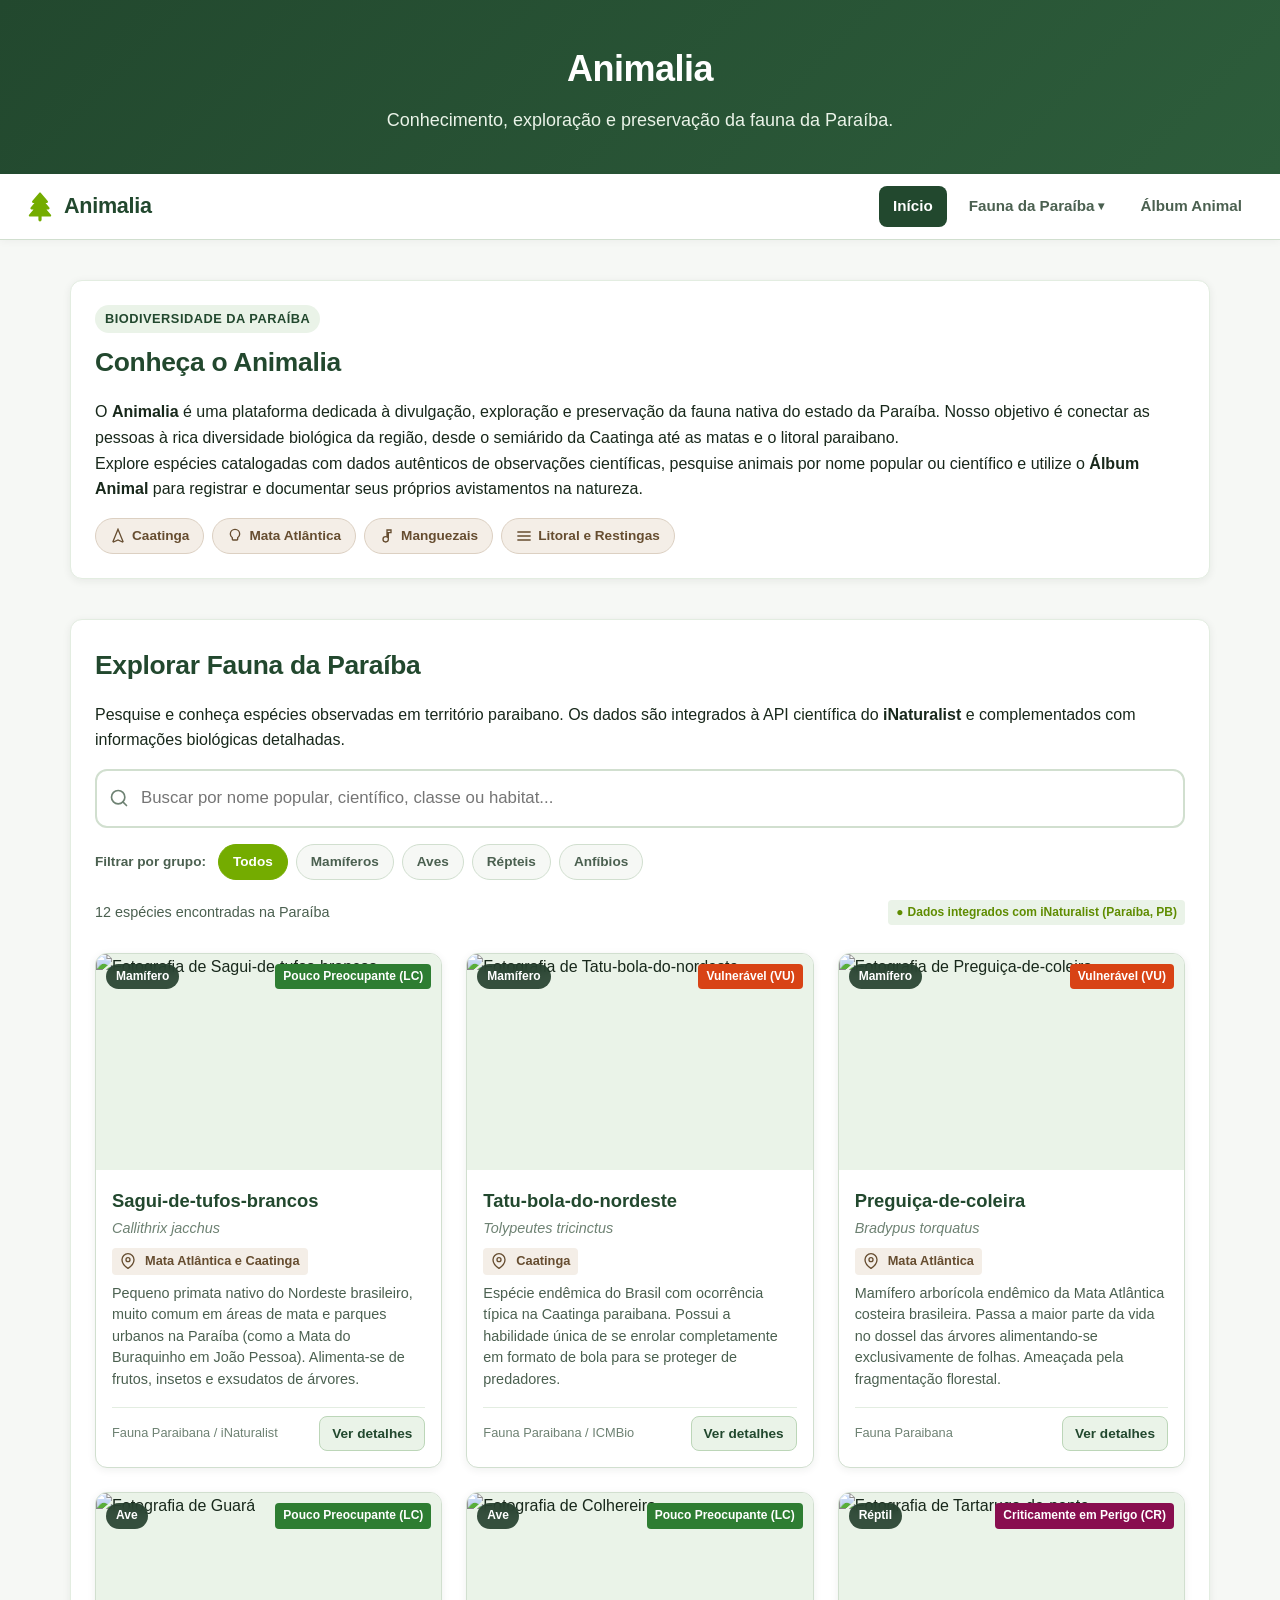
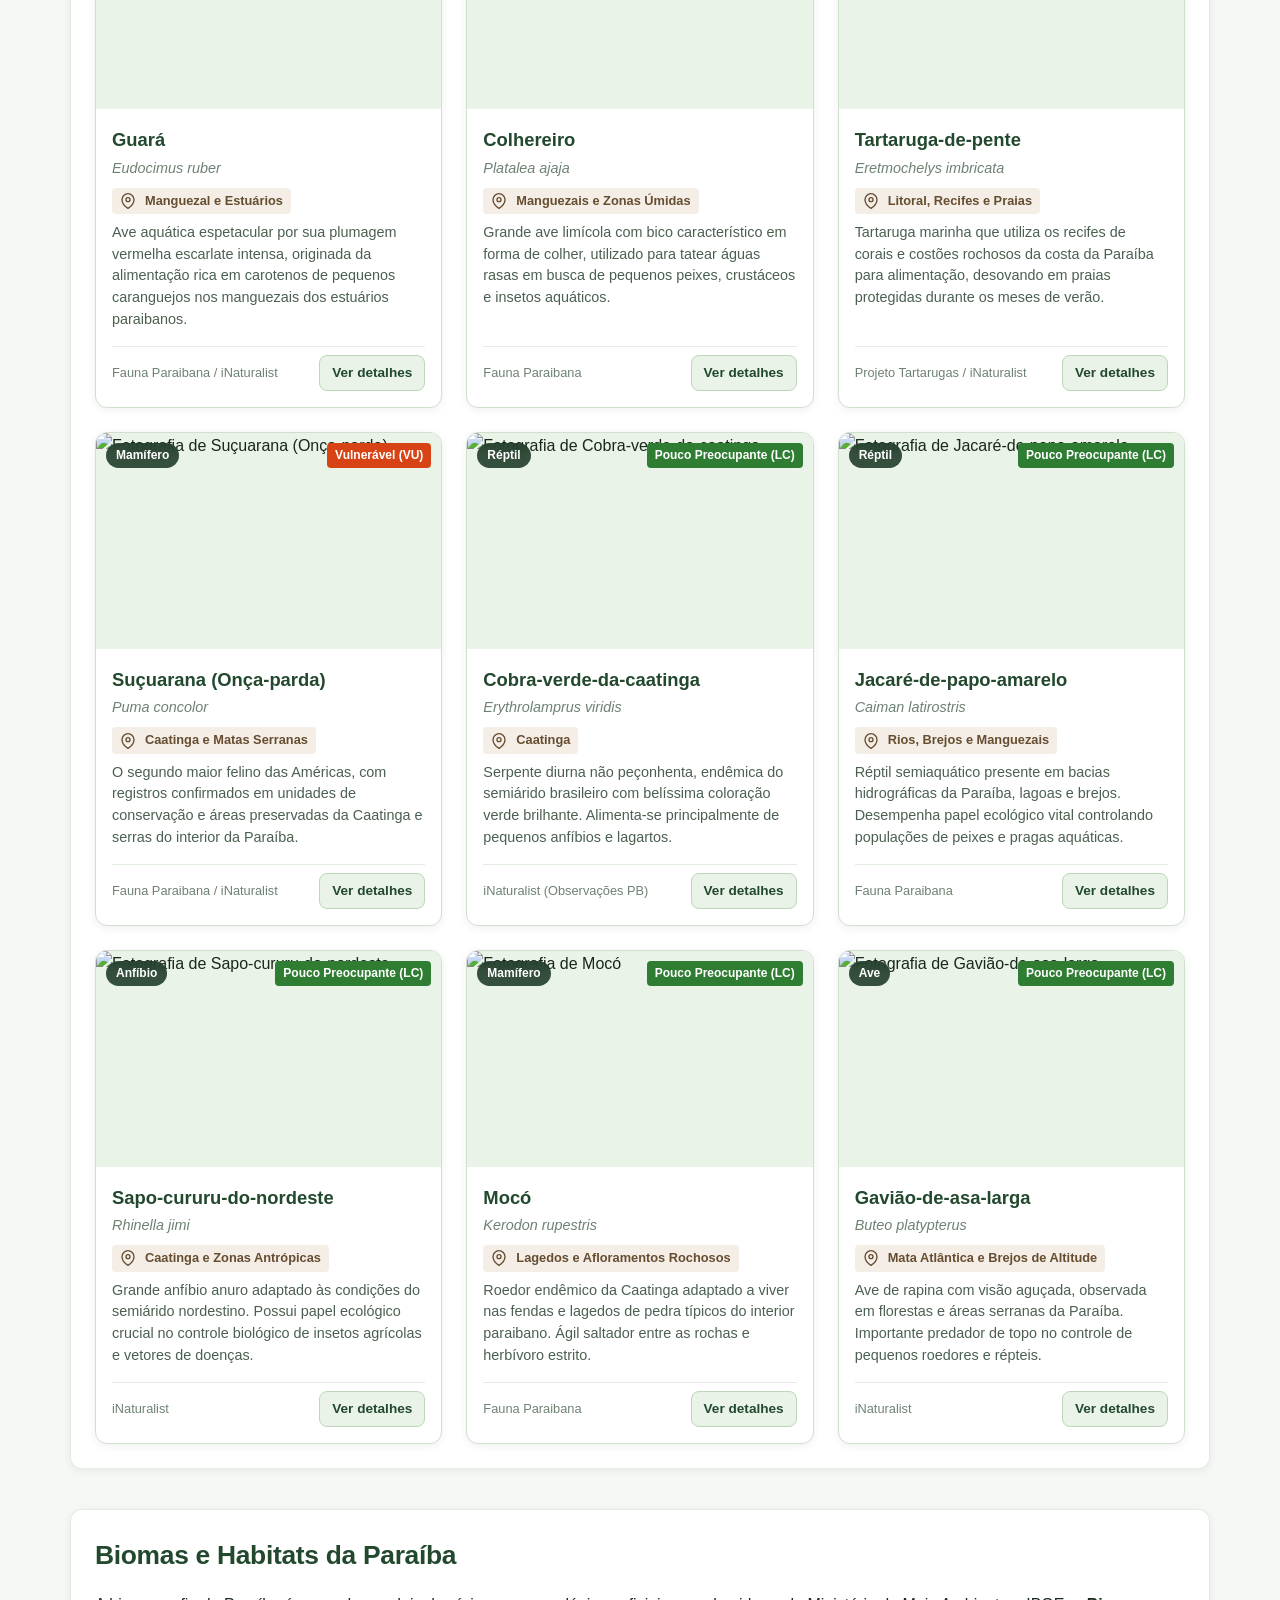
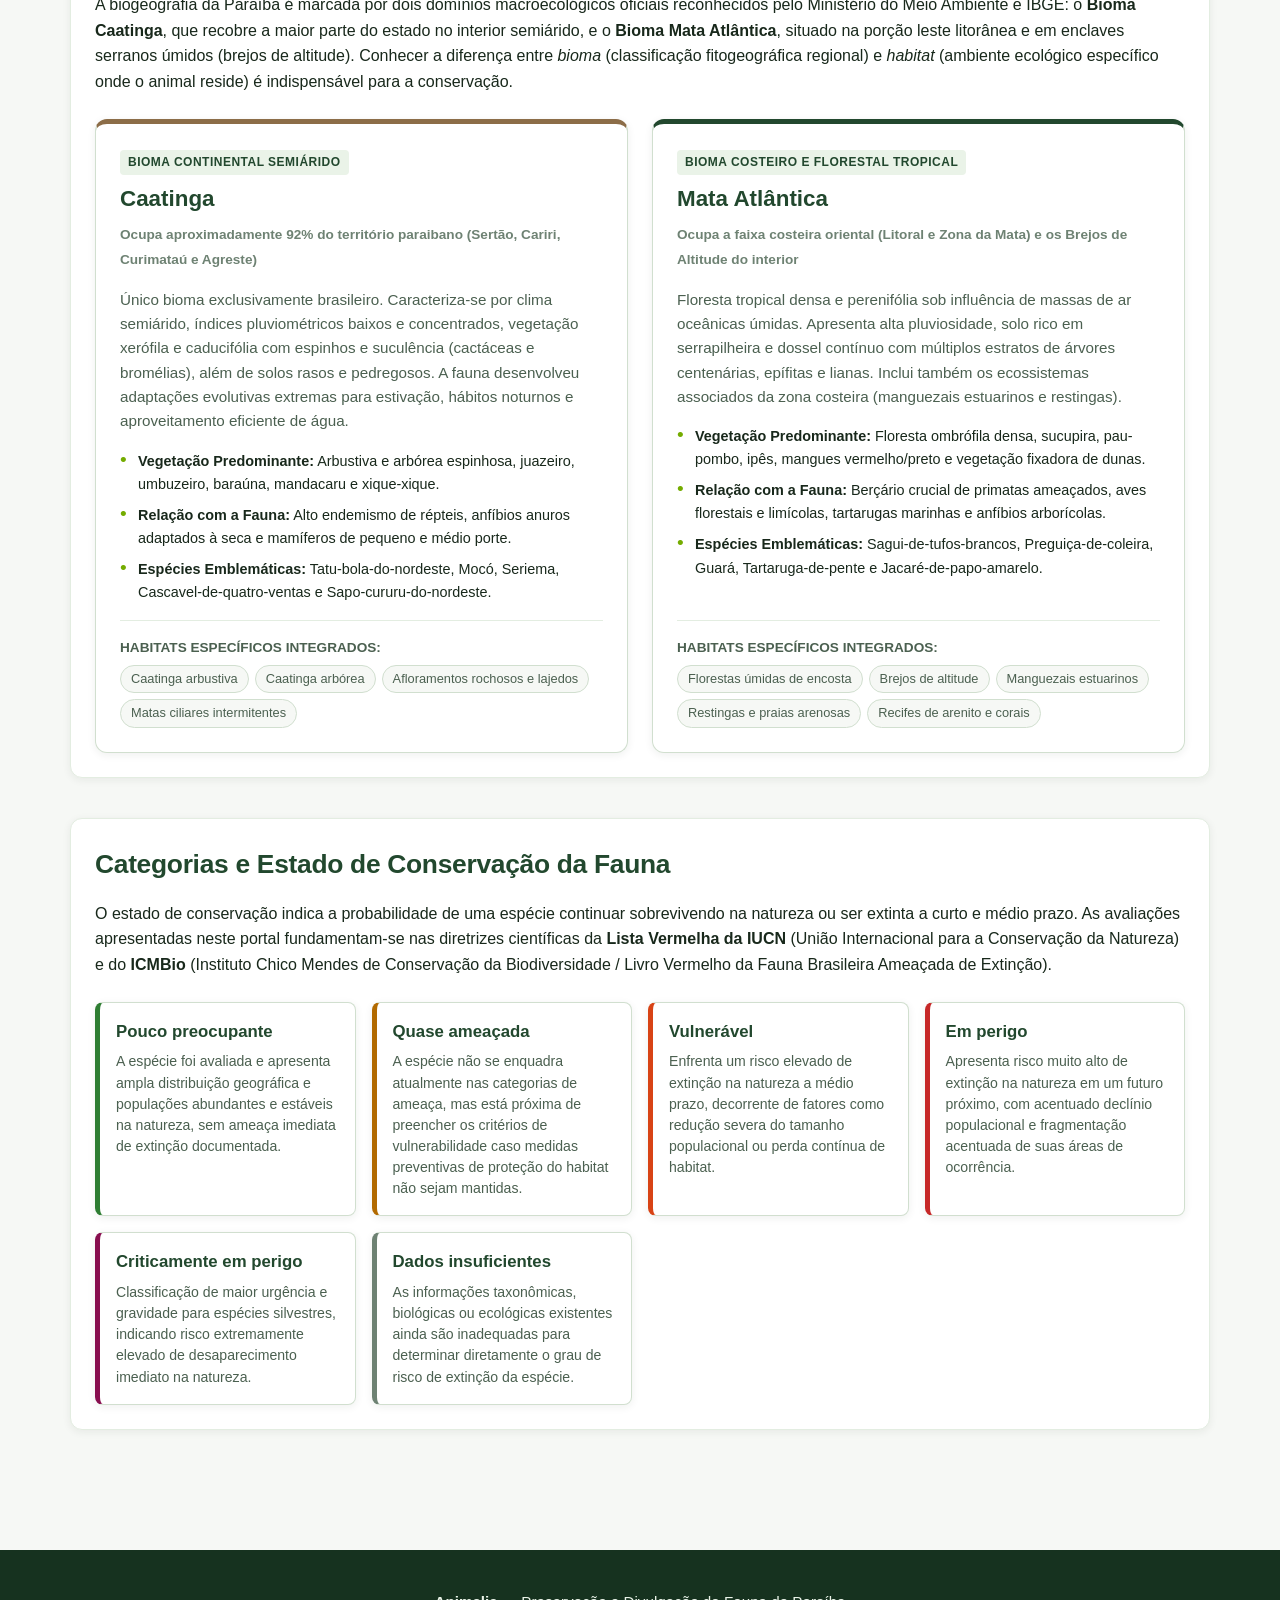
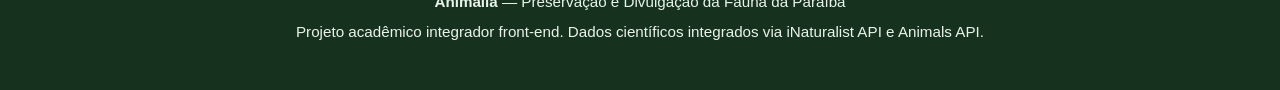
==== index.html @ 27461055 "feat(biomes): reorganiza cientificamente os biomas e habitats da paraiba" ====
<!DOCTYPE html>
<html lang="pt-BR">

<head>
    <!-- Configurações básicas -->
    <meta charset="UTF-8">
    <meta name="viewport" content="width=device-width, initial-scale=1.0">
    <meta name="description" content="Animalia - Conhecimento, exploração e preservação da fauna paraibana com integração ao iNaturalist e registro de encontros com animais.">

    <title>Animalia - Exploração da Fauna Paraibana</title>

    <!-- Arquivos CSS em minúsculas e modulares -->
    <link rel="stylesheet" href="css/reset.css">
    <link rel="stylesheet" href="css/variaveis.css">
    <link rel="stylesheet" href="css/style.css">
</head>

<body>

    <!-- Cabeçalho do projeto -->
    <header class="cabecalho">
        <div class="cabecalho-conteudo">
            <h1>Animalia</h1>
            <p>Conhecimento, exploração e preservação da fauna da Paraíba.</p>
        </div>
    </header>

    <!-- Barra de navegação responsiva -->
    <nav class="navbar" aria-label="Navegação principal">

        <!-- Logo e identificação -->
        <a class="marca" href="index.html#inicio" aria-label="Animalia - Página inicial">
            <svg
                xmlns="http://www.w3.org/2000/svg"
                viewBox="0 0 640 640"
                aria-hidden="true"
                focusable="false"
            >
                <path d="M320 32C327 32 333.7 35.1 338.3 40.5L474.3 200.5C480.4 207.6 481.7 217.6 477.8 226.1C473.9 234.6 465.4 240 456 240L431.1 240L506.3 328.5C512.4 335.6 513.7 345.6 509.8 354.1C505.9 362.6 497.4 368 488 368L449.5 368L538.3 472.5C544.4 479.6 545.7 489.6 541.8 498.1C537.9 506.6 529.4 512 520 512L352 512L352 576C352 593.7 337.7 608 320 608C302.3 608 288 593.7 288 576L288 512L120 512C110.6 512 102.1 506.6 98.2 498.1C94.3 489.6 95.6 479.6 101.7 472.5L190.5 368L152 368C142.6 368 134.1 362.6 130.2 354.1C126.3 345.6 127.6 335.6 133.7 328.5L208.9 240L184 240C174.6 240 166.1 234.6 162.2 226.1C158.3 217.6 159.6 207.6 165.7 200.5L301.7 40.5C306.3 35.1 313 32 320 32z"/>
            </svg>
            <span>Animalia</span>
        </a>

        <!-- Botão hambúrguer acessível para telas móveis -->
        <button
            class="botao-menu"
            id="botao-menu"
            type="button"
            aria-label="Alternar menu de navegação"
            aria-controls="menu-principal"
            aria-expanded="false"
        >
            <span></span>
            <span></span>
            <span></span>
        </button>

        <!-- Links principais -->
        <ul class="menu-principal" id="menu-principal">

            <li>
                <a class="ativo" href="#inicio" aria-current="location">
                    Início
                </a>
            </li>

            <!-- Menu dropdown de espécies e biomas -->
            <li class="item-dropdown">
                <a href="#fauna" aria-haspopup="true">
                    Fauna da Paraíba
                    <span class="seta" aria-hidden="true">▾</span>
                </a>

                <ul class="submenu">
                    <li>
                        <a href="#fauna">Explorar espécies</a>
                    </li>
                    <li>
                        <a href="#biomas">Biomas e habitats</a>
                    </li>
                    <li>
                        <a href="#conservacao">Categorias de conservação</a>
                    </li>
                </ul>
            </li>

            <!-- Aba renomeada para Álbum Animal -->
            <li>
                <a href="album.html">Álbum Animal</a>
            </li>

        </ul>
    </nav>

    <main>

        <!-- Apresentação do Projeto -->
        <section id="inicio" class="hero-apresentacao">
            <div>
                <span class="badge-tag">Biodiversidade da Paraíba</span>
                <h2>Conheça o Animalia</h2>

                <p>
                    O <strong>Animalia</strong> é uma plataforma dedicada à divulgação, exploração e preservação da fauna nativa do estado da Paraíba. Nosso objetivo é conectar as pessoas à rica diversidade biológica da região, desde o semiárido da Caatinga até as matas e o litoral paraibano.
                </p>

                <p>
                    Explore espécies catalogadas com dados autênticos de observações científicas, pesquise animais por nome popular ou científico e utilize o <strong>Álbum Animal</strong> para registrar e documentar seus próprios avistamentos na natureza.
                </p>

                <div class="pilulas-biomas" aria-label="Biomas e ecossistemas representados">
                    <span class="pilula-bioma">
                        <svg class="icone-bioma" viewBox="0 0 24 24" fill="none" stroke="currentColor" stroke-width="2" aria-hidden="true"><path d="M12 2L4.5 20.29l.71.71L12 18l6.79 3 .71-.71z"/></svg>
                        Caatinga
                    </span>
                    <span class="pilula-bioma">
                        <svg class="icone-bioma" viewBox="0 0 24 24" fill="none" stroke="currentColor" stroke-width="2" aria-hidden="true"><path d="M12 2C8.13 2 5 5.13 5 9c0 2.38 1.19 4.47 3 5.74V17c0 .55.45 1 1 1h6c.55 0 1-.45 1-1v-2.26c1.81-1.27 3-3.36 3-5.74 0-3.87-3.13-7-7-7z"/></svg>
                        Mata Atlântica
                    </span>
                    <span class="pilula-bioma">
                        <svg class="icone-bioma" viewBox="0 0 24 24" fill="none" stroke="currentColor" stroke-width="2" aria-hidden="true"><path d="M12 3v10.55c-.59-.34-1.27-.55-2-.55-2.21 0-4 1.79-4 4s1.79 4 4 4 4-1.79 4-4V7h4V3h-6z"/></svg>
                        Manguezais
                    </span>
                    <span class="pilula-bioma">
                        <svg class="icone-bioma" viewBox="0 0 24 24" fill="none" stroke="currentColor" stroke-width="2" aria-hidden="true"><path d="M2 12h20M2 18h20M2 6h20"/></svg>
                        Litoral e Restingas
                    </span>
                </div>
            </div>
        </section>

        <!-- Seção de Exploração da Fauna com Barra de Pesquisa e Cards -->
        <section id="fauna">
            <h2>Explorar Fauna da Paraíba</h2>

            <p>
                Pesquise e conheça espécies observadas em território paraibano. Os dados são integrados à API científica do <strong>iNaturalist</strong> e complementados com informações biológicas detalhadas.
            </p>

            <!-- Barra de Pesquisa Dinâmica -->
            <div class="barra-pesquisa-container">
                <div class="campo-busca-wrapper">
                    <svg class="icone-busca" xmlns="http://www.w3.org/2000/svg" viewBox="0 0 24 24" fill="none" stroke="currentColor" stroke-width="2" stroke-linecap="round" stroke-linejoin="round" aria-hidden="true">
                        <circle cx="11" cy="11" r="8"></circle>
                        <line x1="21" y1="21" x2="16.65" y2="16.65"></line>
                    </svg>
                    <input
                        type="search"
                        id="campo-busca-animais"
                        class="input-busca-animais"
                        placeholder="Buscar por nome popular, científico, classe ou habitat..."
                        aria-label="Buscar animais da fauna paraibana"
                        autocomplete="off"
                    >
                    <button type="button" id="btn-limpar-busca" class="botao-limpar-busca" aria-label="Limpar campo de pesquisa" hidden>
                        ✕
                    </button>
                </div>

                <!-- Filtros rápidos por classe/grupo taxonômico -->
                <div class="filtros-categorias" role="group" aria-label="Filtrar por grupo de animal">
                    <span class="filtro-rotulo">Filtrar por grupo:</span>
                    <button type="button" class="btn-filtro ativo" data-filtro="todos">Todos</button>
                    <button type="button" class="btn-filtro" data-filtro="mamiferos">Mamíferos</button>
                    <button type="button" class="btn-filtro" data-filtro="aves">Aves</button>
                    <button type="button" class="btn-filtro" data-filtro="repteis">Répteis</button>
                    <button type="button" class="btn-filtro" data-filtro="anfibios">Anfíbios</button>
                </div>

                <!-- Resumo dinâmico e identificação da fonte de dados -->
                <div class="info-resultados">
                    <span id="contador-resultados" aria-live="polite">Carregando espécies...</span>
                    <span class="badge-fonte-inaturalist">
                        <span>●</span> Dados integrados com iNaturalist (Paraíba, PB)
                    </span>
                </div>
            </div>

            <!-- Grade Dinâmica de Cards da Fauna -->
            <div id="container-cards-fauna" class="grid-fauna" aria-live="polite">
                <!-- Preenchido dinamicamente pelo JavaScript (fauna-explorer.js) -->
                <div class="estado-carregando">
                    <div class="spinner" aria-hidden="true"></div>
                    <p>Consultando dados da fauna paraibana no iNaturalist...</p>
                </div>
            </div>
        </section>

        <!-- Seção de Biomas e Habitats da Paraíba -->
        <section id="biomas">
            <h2>Biomas e Habitats da Paraíba</h2>

            <p>
                A biogeografia da Paraíba é marcada por dois domínios macroecológicos oficiais reconhecidos pelo Ministério do Meio Ambiente e IBGE: o <strong>Bioma Caatinga</strong>, que recobre a maior parte do estado no interior semiárido, e o <strong>Bioma Mata Atlântica</strong>, situado na porção leste litorânea e em enclaves serranos úmidos (brejos de altitude). Conhecer a diferença entre <em>bioma</em> (classificação fitogeográfica regional) e <em>habitat</em> (ambiente ecológico específico onde o animal reside) é indispensável para a conservação.
            </p>

            <div class="grid-biomas">
                <article class="card-bioma caatinga">
                    <div class="card-bioma-cabecalho">
                        <span class="card-bioma-tipo">Bioma Continental Semiárido</span>
                        <h3>Caatinga</h3>
                        <span class="card-bioma-extensao">Ocupa aproximadamente 92% do território paraibano (Sertão, Cariri, Curimataú e Agreste)</span>
                    </div>
                    <p class="card-bioma-descricao">
                        Único bioma exclusivamente brasileiro. Caracteriza-se por clima semiárido, índices pluviométricos baixos e concentrados, vegetação xerófila e caducifólia com espinhos e suculência (cactáceas e bromélias), além de solos rasos e pedregosos. A fauna desenvolveu adaptações evolutivas extremas para estivação, hábitos noturnos e aproveitamento eficiente de água.
                    </p>
                    <ul class="bioma-topicos">
                        <li><strong>Vegetação Predominante:</strong> Arbustiva e arbórea espinhosa, juazeiro, umbuzeiro, baraúna, mandacaru e xique-xique.</li>
                        <li><strong>Relação com a Fauna:</strong> Alto endemismo de répteis, anfíbios anuros adaptados à seca e mamíferos de pequeno e médio porte.</li>
                        <li><strong>Espécies Emblemáticas:</strong> Tatu-bola-do-nordeste, Mocó, Seriema, Cascavel-de-quatro-ventas e Sapo-cururu-do-nordeste.</li>
                    </ul>
                    <div class="bioma-habitats-lista">
                        <div class="bioma-habitats-titulo">Habitats Específicos Integrados:</div>
                        <div class="bioma-habitats-chips">
                            <span class="chip-habitat">Caatinga arbustiva</span>
                            <span class="chip-habitat">Caatinga arbórea</span>
                            <span class="chip-habitat">Afloramentos rochosos e lajedos</span>
                            <span class="chip-habitat">Matas ciliares intermitentes</span>
                        </div>
                    </div>
                </article>

                <article class="card-bioma mata-atlantica">
                    <div class="card-bioma-cabecalho">
                        <span class="card-bioma-tipo">Bioma Costeiro e Florestal Tropical</span>
                        <h3>Mata Atlântica</h3>
                        <span class="card-bioma-extensao">Ocupa a faixa costeira oriental (Litoral e Zona da Mata) e os Brejos de Altitude do interior</span>
                    </div>
                    <p class="card-bioma-descricao">
                        Floresta tropical densa e perenifólia sob influência de massas de ar oceânicas úmidas. Apresenta alta pluviosidade, solo rico em serrapilheira e dossel contínuo com múltiplos estratos de árvores centenárias, epífitas e lianas. Inclui também os ecossistemas associados da zona costeira (manguezais estuarinos e restingas).
                    </p>
                    <ul class="bioma-topicos">
                        <li><strong>Vegetação Predominante:</strong> Floresta ombrófila densa, sucupira, pau-pombo, ipês, mangues vermelho/preto e vegetação fixadora de dunas.</li>
                        <li><strong>Relação com a Fauna:</strong> Berçário crucial de primatas ameaçados, aves florestais e limícolas, tartarugas marinhas e anfíbios arborícolas.</li>
                        <li><strong>Espécies Emblemáticas:</strong> Sagui-de-tufos-brancos, Preguiça-de-coleira, Guará, Tartaruga-de-pente e Jacaré-de-papo-amarelo.</li>
                    </ul>
                    <div class="bioma-habitats-lista">
                        <div class="bioma-habitats-titulo">Habitats Específicos Integrados:</div>
                        <div class="bioma-habitats-chips">
                            <span class="chip-habitat">Florestas úmidas de encosta</span>
                            <span class="chip-habitat">Brejos de altitude</span>
                            <span class="chip-habitat">Manguezais estuarinos</span>
                            <span class="chip-habitat">Restingas e praias arenosas</span>
                            <span class="chip-habitat">Recifes de arenito e corais</span>
                        </div>
                    </div>
                </article>
            </div>
        </section>

        <!-- Seção de Categorias de Conservação (IUCN / ICMBio) sem siglas na interface -->
        <section id="conservacao">
            <h2>Categorias e Estado de Conservação da Fauna</h2>

            <p>
                O estado de conservação indica a probabilidade de uma espécie continuar sobrevivendo na natureza ou ser extinta a curto e médio prazo. As avaliações apresentadas neste portal fundamentam-se nas diretrizes científicas da <strong>Lista Vermelha da IUCN</strong> (União Internacional para a Conservação da Natureza) e do <strong>ICMBio</strong> (Instituto Chico Mendes de Conservação da Biodiversidade / Livro Vermelho da Fauna Brasileira Ameaçada de Extinção).
            </p>

            <div class="grid-categorias-conservacao">
                <article class="card-categoria-conservacao lc">
                    <h3>Pouco preocupante</h3>
                    <p>
                        A espécie foi avaliada e apresenta ampla distribuição geográfica e populações abundantes e estáveis na natureza, sem ameaça imediata de extinção documentada.
                    </p>
                </article>

                <article class="card-categoria-conservacao nt">
                    <h3>Quase ameaçada</h3>
                    <p>
                        A espécie não se enquadra atualmente nas categorias de ameaça, mas está próxima de preencher os critérios de vulnerabilidade caso medidas preventivas de proteção do habitat não sejam mantidas.
                    </p>
                </article>

                <article class="card-categoria-conservacao vu">
                    <h3>Vulnerável</h3>
                    <p>
                        Enfrenta um risco elevado de extinção na natureza a médio prazo, decorrente de fatores como redução severa do tamanho populacional ou perda contínua de habitat.
                    </p>
                </article>

                <article class="card-categoria-conservacao en">
                    <h3>Em perigo</h3>
                    <p>
                        Apresenta risco muito alto de extinção na natureza em um futuro próximo, com acentuado declínio populacional e fragmentação acentuada de suas áreas de ocorrência.
                    </p>
                </article>

                <article class="card-categoria-conservacao cr">
                    <h3>Criticamente em perigo</h3>
                    <p>
                        Classificação de maior urgência e gravidade para espécies silvestres, indicando risco extremamente elevado de desaparecimento imediato na natureza.
                    </p>
                </article>

                <article class="card-categoria-conservacao dd">
                    <h3>Dados insuficientes</h3>
                    <p>
                        As informações taxonômicas, biológicas ou ecológicas existentes ainda são inadequadas para determinar diretamente o grau de risco de extinção da espécie.
                    </p>
                </article>
            </div>
        </section>

    </main>

    <!-- Modal de Detalhes Científicos e Biológicos do Animal -->
    <div id="modal-detalhes-animal" class="modal-overlay" role="dialog" aria-modal="true" aria-labelledby="modal-titulo" aria-hidden="true">
        <div class="modal-conteudo">
            <button type="button" class="modal-fechar" id="modal-btn-fechar" aria-label="Fechar detalhes do animal">✕</button>

            <h3 id="modal-titulo">Detalhes da Espécie</h3>
            <p id="modal-especie" class="card-animal-especie"></p>

            <img id="modal-foto" class="modal-detalhes-foto" src="" alt="" loading="lazy">

            <table class="modal-tabela-info">
                <tbody>
                    <tr>
                        <th scope="row">Nome Popular</th>
                        <td id="modal-nome-popular"></td>
                    </tr>
                    <tr>
                        <th scope="row">Nome Científico</th>
                        <td id="modal-nome-cientifico"></td>
                    </tr>
                    <tr>
                        <th scope="row">Grupo Taxonômico</th>
                        <td id="modal-grupo"></td>
                    </tr>
                    <tr>
                        <th scope="row">Bioma na Paraíba</th>
                        <td id="modal-bioma"></td>
                    </tr>
                    <tr>
                        <th scope="row">Habitat Natural</th>
                        <td id="modal-habitat"></td>
                    </tr>
                    <tr>
                        <th scope="row">Local da Observação</th>
                        <td id="modal-local"></td>
                    </tr>
                    <tr>
                        <th scope="row">Estado de Conservação</th>
                        <td id="modal-conservacao"></td>
                    </tr>
                </tbody>
            </table>

            <div class="secao-ninjas-extra" id="modal-info-complementar">
                <h4>Informações Biológicas Complementares</h4>
                <p id="modal-descricao-complementar"></p>
                <p id="modal-dieta"></p>
            </div>
        </div>
    </div>

    <!-- Rodapé -->
    <footer>
        <p><strong>Animalia</strong> — Preservação e Divulgação da Fauna da Paraíba</p>
        <p>
            Projeto acadêmico integrador front-end. Dados científicos integrados via iNaturalist API e Animals API.
        </p>
    </footer>

    <!-- Script principal em JavaScript moderno (ES Modules) -->
    <script type="module" src="js/main.js"></script>

</body>
</html>
---- css/variaveis.css ----
/**
 * Variáveis de Design do Projeto Animalia
 * Paleta de cores inspirada na biodiversidade paraibana e no iNaturalist
 */
:root {
    /* Cores primárias - Tons de floresta e vegetação nativa */
    --cor-primaria: #22482e;
    --cor-primaria-escura: #16321f;
    --cor-primaria-clara: #2d5d3b;
    --cor-primaria-rgb: 34, 72, 46;

    /* Destaque verde-folha (estilo iNaturalist) */
    --cor-destaque-folha: #74ac00;
    --cor-destaque-folha-hover: #5f8c00;
    --cor-destaque-folha-rgb: 116, 172, 0;

    /* Tons verdes suaves para fundos de destaque */
    --cor-destaque-suave: #eaf3e8;
    --cor-destaque-medio: #d5e7d2;
    --cor-destaque-borda: #bcd6b8;

    /* Tons terrosos (Caatinga, solos e habitats naturais) */
    --cor-terrosa: #8c6d48;
    --cor-terrosa-escura: #664d30;
    --cor-terrosa-clara: #f4eee7;
    --cor-terrosa-borda: #dcd0c2;

    /* Cores de superfície e fundo */
    --cor-fundo: #f6f8f5;
    --cor-superficie: #ffffff;
    --cor-superficie-elevada: #ffffff;

    /* Tipografia e contrastes */
    --cor-texto: #18281b;
    --cor-texto-secundario: #4b6050;
    --cor-texto-suave: #6e8273;
    --cor-texto-invertido: #ffffff;

    /* Bordas e divisores */
    --cor-borda: #d1dfcf;
    --cor-borda-suave: #e3ede1;
    --cor-borda-foco: #22482e;
    --cor-campo: #97aa97;

    /* Estados semânticos e conservação IUCN */
    --cor-sucesso: #2e7d32;
    --cor-sucesso-fundo: #e8f5e9;
    --cor-atencao: #e65100;
    --cor-atencao-fundo: #fff3e0;
    --cor-perigo: #c62828;
    --cor-perigo-fundo: #ffebee;
    --cor-info: #1565c0;
    --cor-info-fundo: #e3f2fd;

    /* Conservação de espécies */
    --cor-status-lc: #2e7d32; /* Pouco Preocupante */
    --cor-status-nt: #b26a00; /* Quase Ameaçada */
    --cor-status-vu: #d84315; /* Vulnerável */
    --cor-status-en: #c62828; /* Em Perigo */
    --cor-status-cr: #880e4f; /* Criticamente em Perigo */

    /* Espaçamentos padronizados */
    --espaco-micro: 0.25rem; /* 4px */
    --espaco-pequeno: 0.5rem; /* 8px */
    --espaco-medio: 1rem;    /* 16px */
    --espaco-grande: 1.5rem;  /* 24px */
    --espaco-extra: 2.5rem;   /* 40px */

    /* Bordas arredondadas e sombras */
    --raio-pequeno: 4px;
    --raio: 8px;
    --raio-medio: 12px;
    --raio-grande: 16px;
    --raio-pilula: 9999px;

    --sombra-card: 0 2px 8px rgba(24, 40, 27, 0.07);
    --sombra-hover: 0 8px 24px rgba(24, 40, 27, 0.12);
    --sombra-modal: 0 16px 40px rgba(24, 40, 27, 0.22);

    /* Tipografia */
    --fonte-principal: -apple-system, BlinkMacSystemFont, "Segoe UI", Roboto, Helvetica, Arial, sans-serif;
    --fonte-secundaria: Georgia, Cambria, "Times New Roman", Times, serif;

    /* Transições */
    --transicao-rapida: 0.15s ease;
    --transicao-normal: 0.25s ease;
}
---- css/style.css ----
/**
 * Estilos Gerais - Animalia (Preservação da Fauna da Paraíba)
 * Identidade visual inspirada na biodiversidade brasileira e no iNaturalist
 */
@import url('variaveis.css');

/* ==========================================================================
   Estilos Gerais e Reset Complementar
   ========================================================================== */
body {
    font-family: var(--fonte-principal);
    font-size: 1rem;
    line-height: 1.6;
    background-color: var(--cor-fundo);
    color: var(--cor-texto);
    -webkit-font-smoothing: antialiased;
    -moz-osx-font-smoothing: grayscale;
}

a {
    color: inherit;
    text-decoration: none;
}

a:focus-visible,
button:focus-visible,
input:focus-visible,
select:focus-visible,
textarea:focus-visible {
    outline: 3px solid var(--cor-destaque-folha);
    outline-offset: 2px;
}

/* ==========================================================================
   Ícones e Utilitários SVG Profissionais
   ========================================================================== */
.icone-svg {
    display: inline-block;
    width: 1em;
    height: 1em;
    vertical-align: -0.15em;
    flex-shrink: 0;
}

.icone-bioma,
.icone-metadado,
.icone-btn,
.icone-info {
    display: inline-block;
    width: 16px;
    height: 16px;
    vertical-align: -2px;
    flex-shrink: 0;
}

.icone-btn {
    margin-right: 6px;
}

.icone-metadado {
    margin-right: 5px;
}

/* ==========================================================================
   Cabeçalho
   ========================================================================== */
.cabecalho {
    padding: var(--espaco-extra) var(--espaco-grande);
    text-align: center;
    background: linear-gradient(135deg, var(--cor-primaria) 0%, var(--cor-primaria-clara) 100%);
    color: var(--cor-texto-invertido);
    box-shadow: 0 2px 10px rgba(0, 0, 0, 0.08);
}

.cabecalho-conteudo {
    max-width: 900px;
    margin: 0 auto;
}

.cabecalho h1 {
    font-size: 2.25rem;
    font-weight: 800;
    letter-spacing: -0.5px;
    margin-bottom: var(--espaco-pequeno);
    color: var(--cor-texto-invertido);
}

.cabecalho p {
    font-size: 1.125rem;
    color: var(--cor-destaque-suave);
    max-width: 650px;
    margin: 0 auto;
}

/* ==========================================================================
   Barra de Navegação Sticky
   ========================================================================== */
.navbar {
    position: sticky;
    top: 0;
    z-index: 1000;
    display: flex;
    align-items: center;
    justify-content: space-between;
    flex-wrap: wrap;
    gap: var(--espaco-medio);
    padding: 12px var(--espaco-grande);
    background-color: var(--cor-superficie);
    border-bottom: 1px solid var(--cor-borda);
    box-shadow: 0 2px 8px rgba(0, 0, 0, 0.04);
}

/* Marca / Logo */
.marca {
    display: flex;
    align-items: center;
    gap: var(--espaco-pequeno);
    color: var(--cor-primaria);
    font-size: 1.35rem;
    font-weight: 800;
    letter-spacing: -0.3px;
    white-space: nowrap;
    transition: transform var(--transicao-rapida);
}

.marca:hover {
    transform: translateY(-1px);
}

.marca svg {
    display: block;
    width: 32px;
    height: 32px;
    fill: var(--cor-destaque-folha);
}

/* Menu Principal */
.menu-principal {
    display: flex;
    align-items: center;
    justify-content: center;
    flex-wrap: wrap;
    gap: var(--espaco-pequeno);
}

.menu-principal > li {
    position: relative;
}

.menu-principal > li > a {
    display: inline-flex;
    align-items: center;
    gap: 4px;
    padding: 8px 14px;
    color: var(--cor-texto-secundario);
    font-weight: 600;
    font-size: 0.95rem;
    border-radius: var(--raio);
    transition: background-color var(--transicao-rapida), color var(--transicao-rapida);
}

.menu-principal > li > a:hover {
    background-color: var(--cor-destaque-suave);
    color: var(--cor-primaria);
}

.menu-principal > li > a.ativo {
    background-color: var(--cor-primaria);
    color: var(--cor-texto-invertido);
}

.seta {
    font-size: 0.75rem;
    transition: transform var(--transicao-rapida);
}

.item-dropdown:hover .seta {
    transform: rotate(180deg);
}

/* Submenu Dropdown */
.submenu {
    position: absolute;
    top: 100%;
    left: 0;
    z-index: 1001;
    display: none;
    min-width: 230px;
    padding: var(--espaco-pequeno);
    margin-top: 4px;
    background-color: var(--cor-superficie);
    border: 1px solid var(--cor-borda);
    border-radius: var(--raio);
    box-shadow: var(--sombra-hover);
}

.item-dropdown:hover > .submenu,
.item-dropdown:focus-within > .submenu {
    display: block;
}

.submenu a {
    display: block;
    padding: 8px 12px;
    color: var(--cor-texto);
    font-size: 0.9rem;
    font-weight: 500;
    border-radius: var(--raio-pequeno);
    transition: background-color var(--transicao-rapida);
}

.submenu a:hover,
.submenu a:focus-visible {
    background-color: var(--cor-destaque-suave);
    color: var(--cor-primaria);
}

/* Botão hambúrguer interativo para telas pequenas */
.botao-menu {
    display: none;
    flex-direction: column;
    justify-content: center;
    gap: 5px;
    width: 44px;
    height: 44px;
    padding: 10px;
    background-color: transparent;
    border: 1px solid var(--cor-borda);
    border-radius: var(--raio);
    cursor: pointer;
    transition: background-color var(--transicao-rapida);
}

.botao-menu:hover {
    background-color: var(--cor-destaque-suave);
}

.botao-menu span {
    display: block;
    width: 100%;
    height: 3px;
    background-color: var(--cor-primaria);
    border-radius: 2px;
    transition: transform var(--transicao-normal), opacity var(--transicao-normal);
}

/* ==========================================================================
   Conteúdo Principal
   ========================================================================== */
main {
    width: min(100% - 32px, 1140px);
    margin: 0 auto;
    padding: var(--espaco-extra) 0;
}

section {
    margin-bottom: var(--espaco-extra);
    padding: var(--espaco-grande);
    background-color: var(--cor-superficie);
    border: 1px solid var(--cor-borda-suave);
    border-radius: var(--raio-medio);
    box-shadow: var(--sombra-card);
    scroll-margin-top: 90px;
}

section h2 {
    margin-bottom: var(--espaco-medio);
    font-size: 1.65rem;
    font-weight: 700;
    color: var(--cor-primaria);
    letter-spacing: -0.3px;
    display: flex;
    align-items: center;
    gap: var(--espaco-pequeno);
}

/* ==========================================================================
   Seção Início / Apresentação
   ========================================================================== */
.hero-apresentacao {
    display: grid;
    grid-template-columns: 1fr;
    gap: var(--espaco-medio);
}

.badge-tag {
    display: inline-block;
    padding: 4px 10px;
    font-size: 0.8rem;
    font-weight: 700;
    text-transform: uppercase;
    letter-spacing: 0.5px;
    border-radius: var(--raio-pilula);
    background-color: var(--cor-destaque-suave);
    color: var(--cor-primaria);
    margin-bottom: var(--espaco-pequeno);
}

.pilulas-biomas {
    display: flex;
    flex-wrap: wrap;
    gap: var(--espaco-pequeno);
    margin-top: var(--espaco-medio);
}

.pilula-bioma {
    display: inline-flex;
    align-items: center;
    gap: 6px;
    padding: 6px 14px;
    background-color: var(--cor-terrosa-clara);
    border: 1px solid var(--cor-terrosa-borda);
    border-radius: var(--raio-pilula);
    font-size: 0.85rem;
    font-weight: 600;
    color: var(--cor-terrosa-escura);
}

/* ==========================================================================
   Barra de Pesquisa e Filtros de Animais
   ========================================================================== */
.barra-pesquisa-container {
    margin: var(--espaco-medio) 0 var(--espaco-grande);
    display: flex;
    flex-direction: column;
    gap: var(--espaco-medio);
}

.campo-busca-wrapper {
    position: relative;
    display: flex;
    align-items: center;
}

.icone-busca {
    position: absolute;
    left: 14px;
    width: 20px;
    height: 20px;
    color: var(--cor-texto-suave);
    pointer-events: none;
}

.input-busca-animais {
    width: 100%;
    padding: 14px 44px 14px 44px;
    font-size: 1.05rem;
    border: 2px solid var(--cor-borda);
    border-radius: var(--raio-medio);
    background-color: var(--cor-superficie);
    color: var(--cor-texto);
    transition: border-color var(--transicao-rapida), box-shadow var(--transicao-rapida);
}

.input-busca-animais:focus {
    border-color: var(--cor-destaque-folha);
    box-shadow: 0 0 0 4px rgba(116, 172, 0, 0.15);
    outline: none;
}

.botao-limpar-busca {
    position: absolute;
    right: 12px;
    padding: 6px 10px;
    font-size: 0.85rem;
    background: transparent;
    border: 0;
    color: var(--cor-texto-suave);
    cursor: pointer;
    border-radius: var(--raio-pequeno);
}

.botao-limpar-busca:hover {
    color: var(--cor-primaria);
}

/* Filtros por Categoria Taxonômica / Bioma */
.filtros-categorias {
    display: flex;
    flex-wrap: wrap;
    align-items: center;
    gap: var(--espaco-pequeno);
}

.filtro-rotulo {
    font-size: 0.85rem;
    font-weight: 700;
    color: var(--cor-texto-secundario);
    margin-right: 4px;
}

.btn-filtro {
    padding: 6px 14px;
    font-size: 0.85rem;
    font-weight: 600;
    background-color: var(--cor-fundo);
    color: var(--cor-texto-secundario);
    border: 1px solid var(--cor-borda);
    border-radius: var(--raio-pilula);
    cursor: pointer;
    transition: all var(--transicao-rapida);
}

.btn-filtro:hover {
    background-color: var(--cor-destaque-suave);
    border-color: var(--cor-destaque-borda);
    color: var(--cor-primaria);
}

.btn-filtro.ativo {
    background-color: var(--cor-destaque-folha);
    border-color: var(--cor-destaque-folha);
    color: var(--cor-texto-invertido);
}

/* Informações de Status e Contagem */
.info-resultados {
    display: flex;
    align-items: center;
    justify-content: space-between;
    flex-wrap: wrap;
    gap: var(--espaco-pequeno);
    font-size: 0.9rem;
    color: var(--cor-texto-secundario);
    padding: 4px 0;
}

.badge-fonte-inaturalist {
    display: inline-flex;
    align-items: center;
    gap: 4px;
    padding: 3px 8px;
    background-color: var(--cor-destaque-suave);
    color: var(--cor-destaque-folha-hover);
    border-radius: var(--raio-pequeno);
    font-size: 0.75rem;
    font-weight: 700;
}

/* ==========================================================================
   Grid de Cards da Fauna Paraibana
   ========================================================================== */
.grid-fauna {
    display: grid;
    grid-template-columns: repeat(auto-fill, minmax(280px, 1fr));
    gap: var(--espaco-grande);
    margin-top: var(--espaco-grande);
}

.card-animal {
    display: flex;
    flex-direction: column;
    background-color: var(--cor-superficie);
    border: 1px solid var(--cor-borda);
    border-radius: var(--raio-medio);
    overflow: hidden;
    box-shadow: var(--sombra-card);
    transition: transform var(--transicao-normal), box-shadow var(--transicao-normal), border-color var(--transicao-normal);
}

.card-animal:hover {
    transform: translateY(-4px);
    box-shadow: var(--sombra-hover);
    border-color: var(--cor-destaque-borda);
}

.card-animal-foto-wrapper {
    position: relative;
    width: 100%;
    aspect-ratio: 16 / 10;
    overflow: hidden;
    background-color: var(--cor-destaque-suave);
}

.card-animal-foto {
    width: 100%;
    height: 100%;
    object-fit: cover;
    transition: transform 0.4s ease;
}

.card-animal:hover .card-animal-foto {
    transform: scale(1.05);
}

.badge-taxonomia {
    position: absolute;
    top: 10px;
    left: 10px;
    padding: 3px 10px;
    background-color: rgba(22, 50, 31, 0.85);
    color: var(--cor-texto-invertido);
    font-size: 0.75rem;
    font-weight: 700;
    border-radius: var(--raio-pilula);
    backdrop-filter: blur(4px);
}

.badge-conservacao {
    position: absolute;
    top: 10px;
    right: 10px;
    padding: 3px 8px;
    font-size: 0.75rem;
    font-weight: 700;
    border-radius: var(--raio-pequeno);
    color: #ffffff;
}

.badge-conservacao.lc { background-color: var(--cor-status-lc); }
.badge-conservacao.nt { background-color: var(--cor-status-nt); }
.badge-conservacao.vu { background-color: var(--cor-status-vu); }
.badge-conservacao.en { background-color: var(--cor-status-en); }
.badge-conservacao.cr { background-color: var(--cor-status-cr); }

.card-animal-conteudo {
    padding: var(--espaco-medio);
    display: flex;
    flex-direction: column;
    flex-grow: 1;
}

.card-animal-nome {
    font-size: 1.15rem;
    font-weight: 700;
    color: var(--cor-primaria);
    margin-bottom: 2px;
}

.card-animal-especie {
    font-size: 0.9rem;
    font-style: italic;
    color: var(--cor-texto-suave);
    margin-bottom: var(--espaco-pequeno);
}

.card-animal-habitat {
    display: inline-flex;
    align-items: center;
    gap: 4px;
    padding: 3px 8px;
    background-color: var(--cor-terrosa-clara);
    color: var(--cor-terrosa-escura);
    border-radius: var(--raio-pequeno);
    font-size: 0.8rem;
    font-weight: 600;
    margin-bottom: var(--espaco-pequeno);
    align-self: flex-start;
}

.card-animal-descricao {
    font-size: 0.9rem;
    color: var(--cor-texto-secundario);
    line-height: 1.5;
    margin-bottom: var(--espaco-medio);
    flex-grow: 1;
}

.card-animal-rodape {
    display: flex;
    align-items: center;
    justify-content: space-between;
    gap: var(--espaco-pequeno);
    padding-top: var(--espaco-pequeno);
    border-top: 1px solid var(--cor-borda-suave);
    font-size: 0.8rem;
}

.card-animal-fonte {
    color: var(--cor-texto-suave);
}

.btn-detalhes-animal {
    padding: 6px 12px;
    font-size: 0.85rem;
    font-weight: 700;
    color: var(--cor-primaria);
    background-color: var(--cor-destaque-suave);
    border: 1px solid var(--cor-destaque-borda);
    border-radius: var(--raio);
    cursor: pointer;
    transition: all var(--transicao-rapida);
}

.btn-detalhes-animal:hover {
    background-color: var(--cor-destaque-folha);
    color: var(--cor-texto-invertido);
    border-color: var(--cor-destaque-folha);
}

/* ==========================================================================
   Estados de Carregamento, Erro e Vazio
   ========================================================================== */
.estado-carregando,
.estado-erro,
.estado-vazio {
    padding: var(--espaco-extra) var(--espaco-grande);
    text-align: center;
    grid-column: 1 / -1;
    border-radius: var(--raio-medio);
    background-color: var(--cor-fundo);
    border: 1px dashed var(--cor-borda);
}

.spinner {
    width: 40px;
    height: 40px;
    margin: 0 auto var(--espaco-medio);
    border: 4px solid var(--cor-destaque-medio);
    border-top-color: var(--cor-destaque-folha);
    border-radius: 50%;
    animation: rodar 0.8s linear infinite;
}

@keyframes rodar {
    to { transform: rotate(360deg); }
}

.estado-erro {
    border-color: var(--cor-perigo);
    background-color: var(--cor-perigo-fundo);
    color: var(--cor-perigo);
}

.btn-tentar-novamente {
    margin-top: var(--espaco-medio);
    padding: 8px 18px;
    font-weight: 700;
    color: var(--cor-texto-invertido);
    background-color: var(--cor-primaria);
    border: 0;
    border-radius: var(--raio);
    cursor: pointer;
}

/* ==========================================================================
   Seções Biomas e Conservação Científica
   ========================================================================== */
.grid-biomas {
    display: grid;
    grid-template-columns: repeat(auto-fit, minmax(320px, 1fr));
    gap: var(--espaco-grande);
    margin-top: var(--espaco-grande);
}

.card-bioma {
    display: flex;
    flex-direction: column;
    padding: var(--espaco-grande);
    background-color: var(--cor-superficie);
    border: 1px solid var(--cor-borda);
    border-radius: var(--raio-medio);
    box-shadow: var(--sombra-card);
    transition: transform var(--transicao-rapida), box-shadow var(--transicao-rapida);
}

.card-bioma:hover {
    transform: translateY(-3px);
    box-shadow: var(--sombra-hover);
}

.card-bioma.caatinga {
    border-top: 5px solid var(--cor-terrosa);
}

.card-bioma.mata-atlantica {
    border-top: 5px solid var(--cor-primaria);
}

.card-bioma-cabecalho {
    margin-bottom: var(--espaco-medio);
}

.card-bioma-tipo {
    display: inline-block;
    padding: 3px 8px;
    font-size: 0.75rem;
    font-weight: 700;
    text-transform: uppercase;
    letter-spacing: 0.5px;
    border-radius: var(--raio-pequeno);
    background-color: var(--cor-destaque-suave);
    color: var(--cor-primaria);
    margin-bottom: 6px;
}

.card-bioma h3 {
    font-size: 1.4rem;
    color: var(--cor-primaria);
    margin-bottom: 4px;
}

.card-bioma-extensao {
    font-size: 0.85rem;
    color: var(--cor-texto-suave);
    font-weight: 600;
}

.card-bioma-descricao {
    font-size: 0.95rem;
    color: var(--cor-texto-secundario);
    line-height: 1.6;
    margin-bottom: var(--espaco-medio);
}

.bioma-topicos {
    list-style: none;
    padding: 0;
    margin: 0 0 var(--espaco-medio) 0;
    display: flex;
    flex-direction: column;
    gap: 8px;
    font-size: 0.9rem;
}

.bioma-topicos li {
    padding-left: 18px;
    position: relative;
    color: var(--cor-texto);
}

.bioma-topicos li::before {
    content: "•";
    position: absolute;
    left: 0;
    color: var(--cor-destaque-folha);
    font-size: 1.2rem;
    line-height: 1;
}

.bioma-habitats-lista {
    margin-top: auto;
    padding-top: var(--espaco-medio);
    border-top: 1px solid var(--cor-borda-suave);
}

.bioma-habitats-titulo {
    font-size: 0.85rem;
    font-weight: 700;
    color: var(--cor-texto-secundario);
    margin-bottom: 6px;
    text-transform: uppercase;
}

.bioma-habitats-chips {
    display: flex;
    flex-wrap: wrap;
    gap: 6px;
}

.chip-habitat {
    padding: 3px 10px;
    background-color: var(--cor-fundo);
    border: 1px solid var(--cor-borda);
    border-radius: var(--raio-pilula);
    font-size: 0.8rem;
    color: var(--cor-texto-secundario);
    font-weight: 500;
}

.grid-categorias-conservacao {
    display: grid;
    grid-template-columns: repeat(auto-fit, minmax(260px, 1fr));
    gap: var(--espaco-medio);
    margin-top: var(--espaco-grande);
}

.card-categoria-conservacao {
    padding: var(--espaco-medio);
    background-color: var(--cor-superficie);
    border: 1px solid var(--cor-borda);
    border-radius: var(--raio);
    box-shadow: var(--sombra-card);
    border-left: 5px solid var(--cor-borda);
    display: flex;
    flex-direction: column;
}

.card-categoria-conservacao.lc { border-left-color: var(--cor-status-lc); }
.card-categoria-conservacao.nt { border-left-color: var(--cor-status-nt); }
.card-categoria-conservacao.vu { border-left-color: var(--cor-status-vu); }
.card-categoria-conservacao.en { border-left-color: var(--cor-status-en); }
.card-categoria-conservacao.cr { border-left-color: var(--cor-status-cr); }
.card-categoria-conservacao.dd { border-left-color: var(--cor-texto-suave); }

.card-categoria-conservacao h3 {
    font-size: 1.05rem;
    color: var(--cor-primaria);
    margin-bottom: 6px;
    display: flex;
    align-items: center;
    gap: 6px;
}

.card-categoria-conservacao p {
    font-size: 0.88rem;
    color: var(--cor-texto-secundario);
    line-height: 1.5;
}

/* ==========================================================================
   Modal de Detalhes do Animal
   ========================================================================== */
.modal-overlay {
    position: fixed;
    top: 0;
    left: 0;
    right: 0;
    bottom: 0;
    background-color: rgba(22, 50, 31, 0.6);
    backdrop-filter: blur(3px);
    z-index: 2000;
    display: flex;
    align-items: center;
    justify-content: center;
    padding: var(--espaco-medio);
    opacity: 0;
    visibility: hidden;
    transition: opacity var(--transicao-normal), visibility var(--transicao-normal);
}

.modal-overlay.aberto {
    opacity: 1;
    visibility: visible;
}

.modal-conteudo {
    width: min(100%, 650px);
    max-height: 90vh;
    overflow-y: auto;
    background-color: var(--cor-superficie);
    border-radius: var(--raio-grande);
    box-shadow: var(--sombra-modal);
    position: relative;
    padding: var(--espaco-grande);
}

.modal-fechar {
    position: absolute;
    top: 14px;
    right: 14px;
    width: 36px;
    height: 36px;
    border-radius: 50%;
    border: 0;
    background-color: var(--cor-fundo);
    color: var(--cor-texto);
    font-size: 1.25rem;
    font-weight: bold;
    cursor: pointer;
    display: flex;
    align-items: center;
    justify-content: center;
    transition: background-color var(--transicao-rapida);
}

.modal-fechar:hover {
    background-color: var(--cor-destaque-suave);
    color: var(--cor-primaria);
}

.modal-detalhes-foto {
    width: 100%;
    max-height: 320px;
    object-fit: cover;
    border-radius: var(--raio-medio);
    margin-bottom: var(--espaco-medio);
}

.modal-tabela-info {
    width: 100%;
    border-collapse: collapse;
    margin: var(--espaco-medio) 0;
    font-size: 0.95rem;
}

.modal-tabela-info th,
.modal-tabela-info td {
    padding: 8px 12px;
    border-bottom: 1px solid var(--cor-borda-suave);
    text-align: left;
}

.modal-tabela-info th {
    width: 35%;
    font-weight: 700;
    color: var(--cor-primaria);
    background-color: var(--cor-fundo);
}

.secao-ninjas-extra {
    margin-top: var(--espaco-medio);
    padding: var(--espaco-medio);
    background-color: var(--cor-destaque-suave);
    border-radius: var(--raio);
    border-left: 4px solid var(--cor-destaque-folha);
}

.secao-ninjas-extra h4 {
    color: var(--cor-primaria);
    margin-bottom: var(--espaco-pequeno);
    font-size: 1rem;
}

/* ==========================================================================
   Rodapé
   ========================================================================== */
footer {
    padding: var(--espaco-extra) var(--espaco-grande);
    text-align: center;
    background-color: var(--cor-primaria-escura);
    color: var(--cor-destaque-suave);
    margin-top: var(--espaco-extra);
}

footer p {
    font-size: 0.95rem;
    max-width: 700px;
    margin: 0 auto 6px;
}

/* ==========================================================================
   Responsividade
   ========================================================================== */
@media (max-width: 768px) {
    .cabecalho {
        padding: var(--espaco-grande) var(--espaco-medio);
    }

    .cabecalho h1 {
        font-size: 1.75rem;
    }

    .navbar {
        padding: 10px var(--espaco-medio);
    }

    .botao-menu {
        display: flex;
    }

    .menu-principal {
        display: none;
        width: 100%;
        flex-direction: column;
        align-items: stretch;
        gap: 4px;
        padding-top: var(--espaco-pequeno);
    }

    .menu-principal.aberto {
        display: flex;
    }

    .menu-principal > li > a {
        width: 100%;
        padding: 10px 14px;
    }

    .submenu {
        position: static;
        min-width: 0;
        margin: 4px var(--espaco-pequeno);
        box-shadow: none;
        background-color: var(--cor-destaque-suave);
    }

    main {
        width: min(100% - 24px, 1000px);
        padding: var(--espaco-grande) 0;
    }

    section {
        padding: var(--espaco-medio);
    }

    .grid-fauna {
        grid-template-columns: 1fr;
    }
}
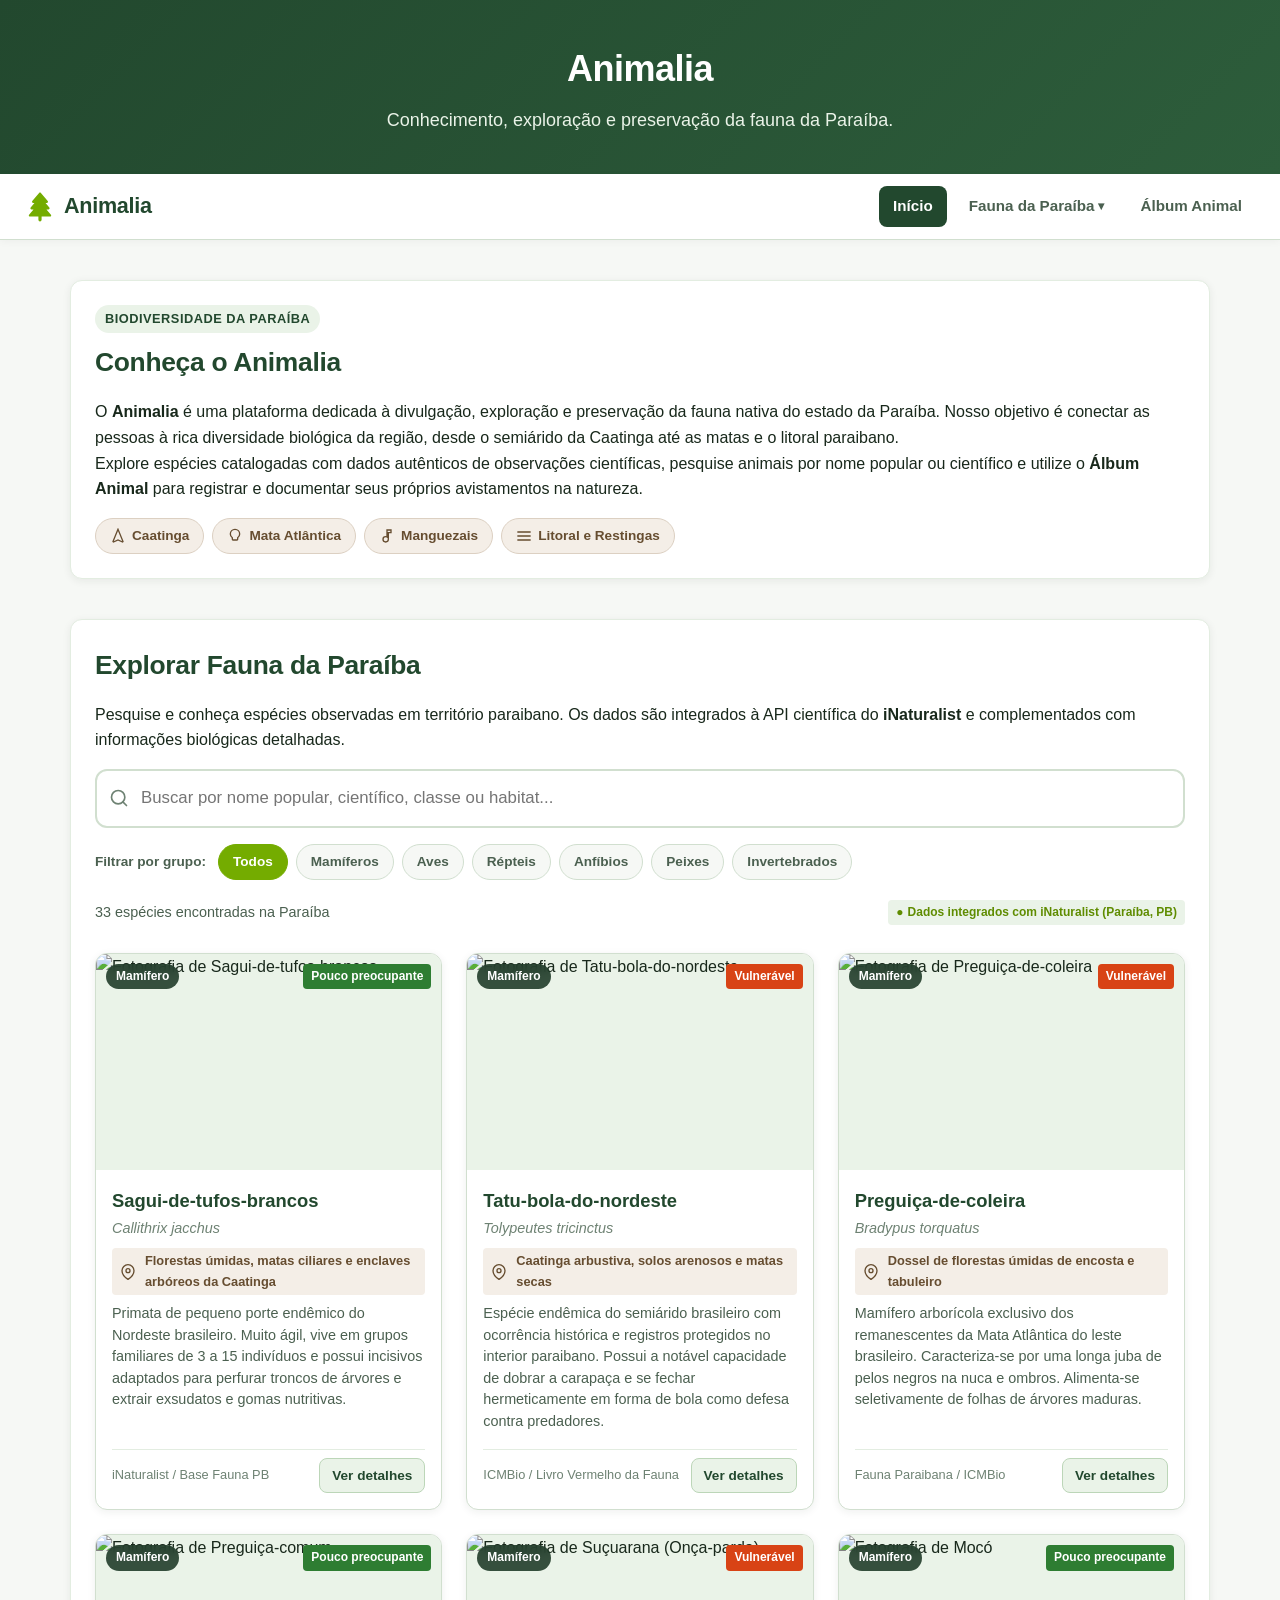
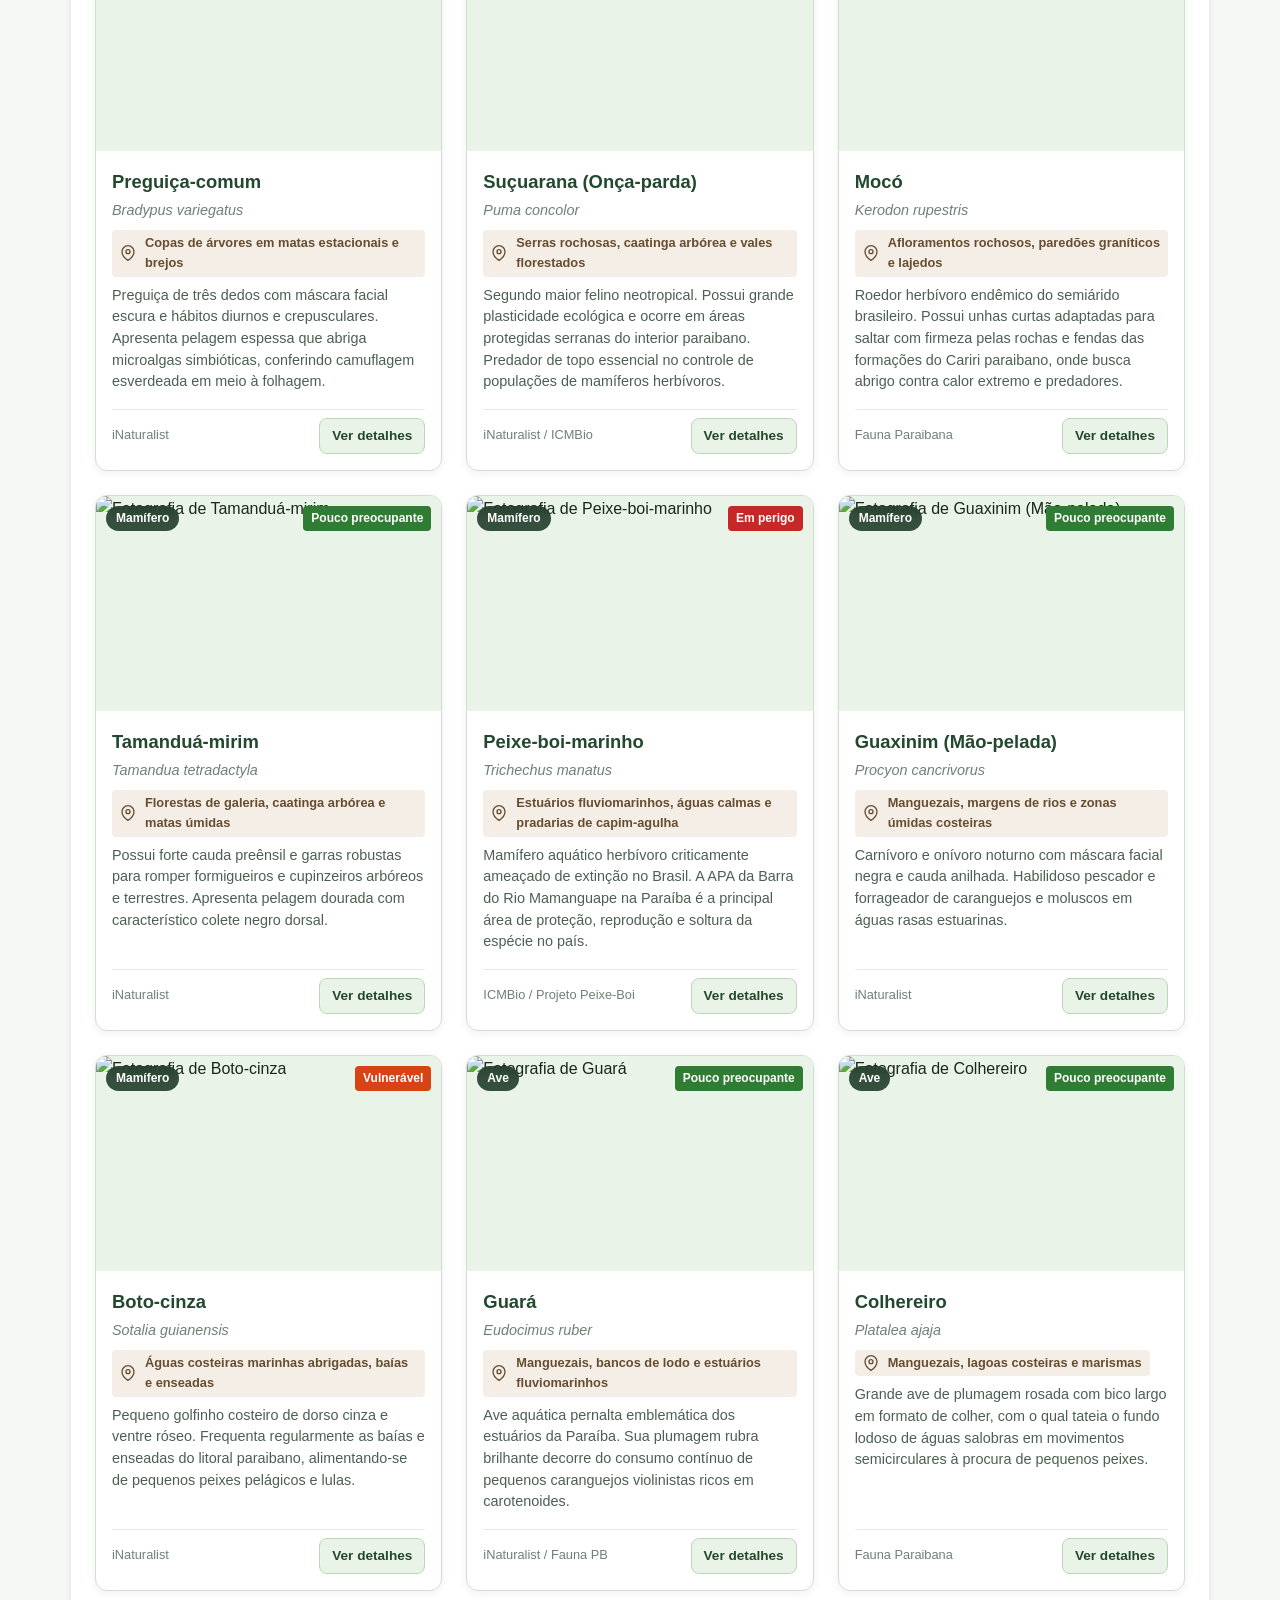
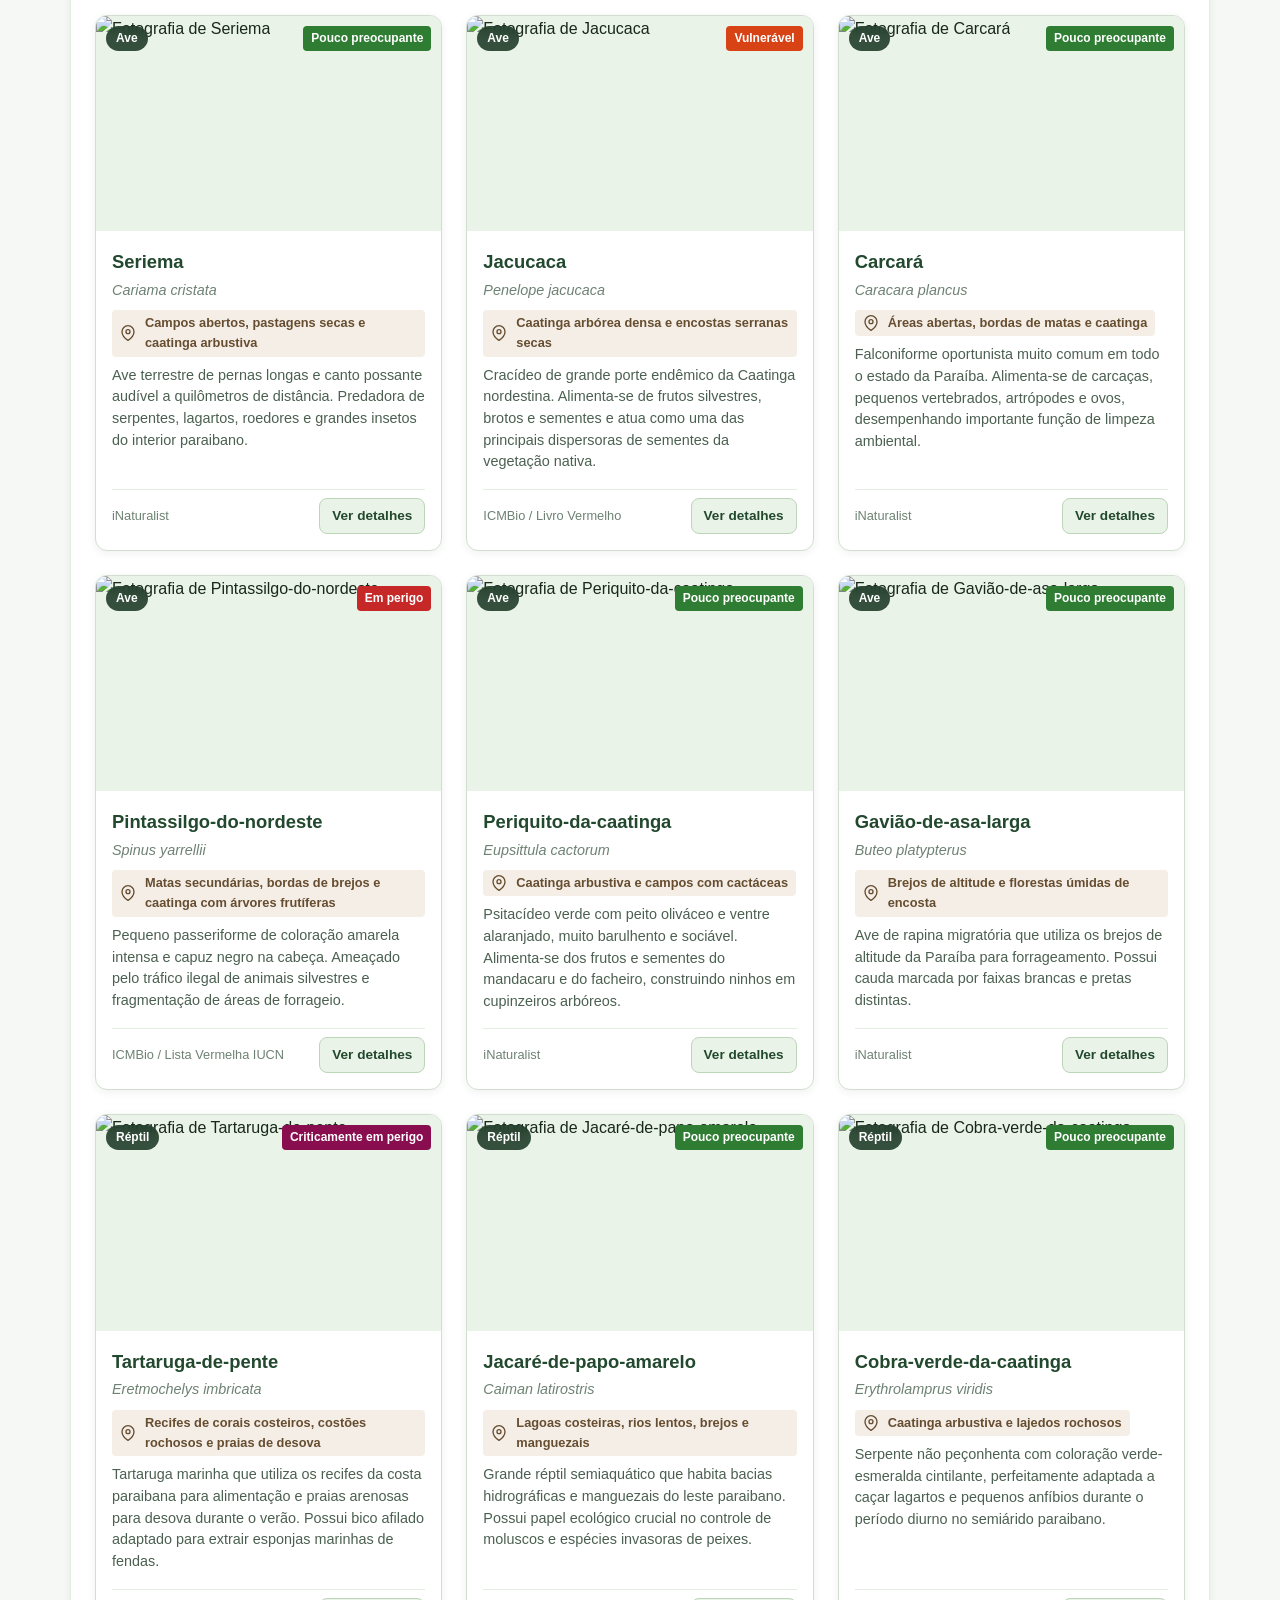
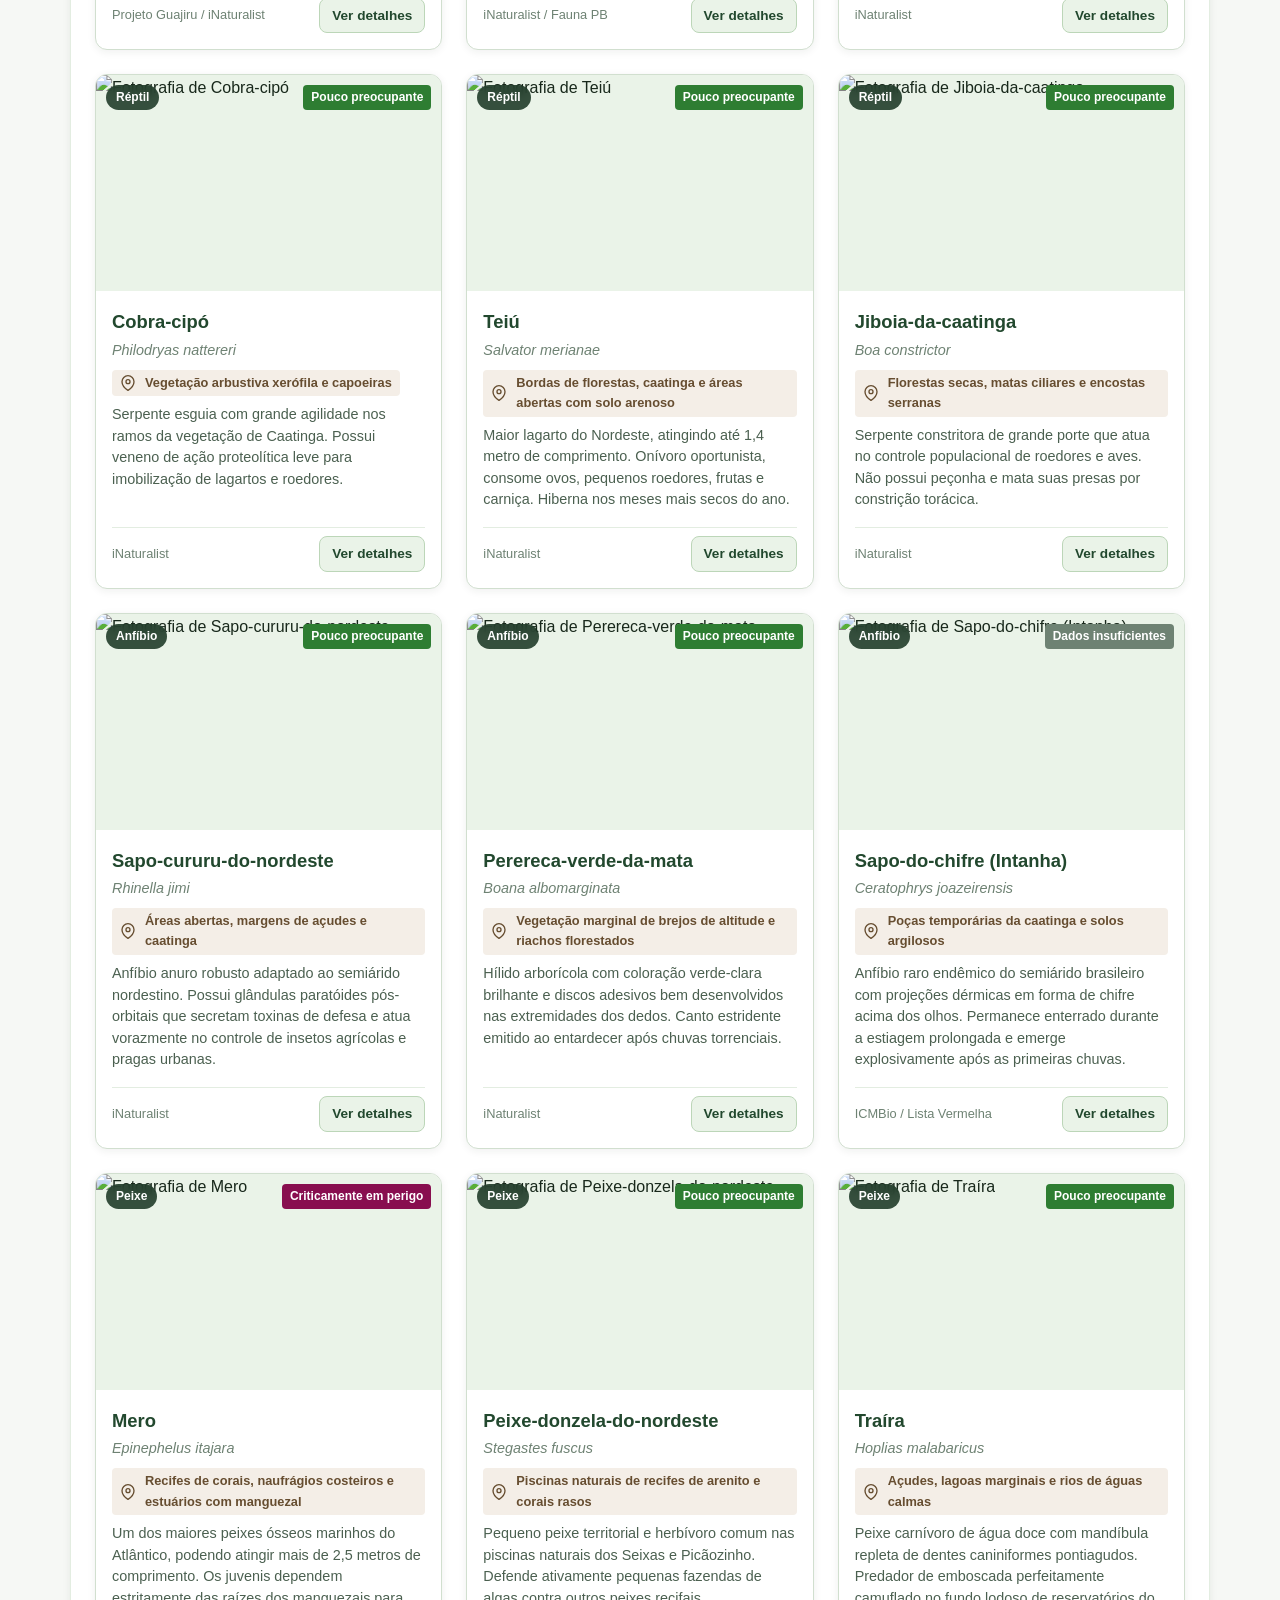
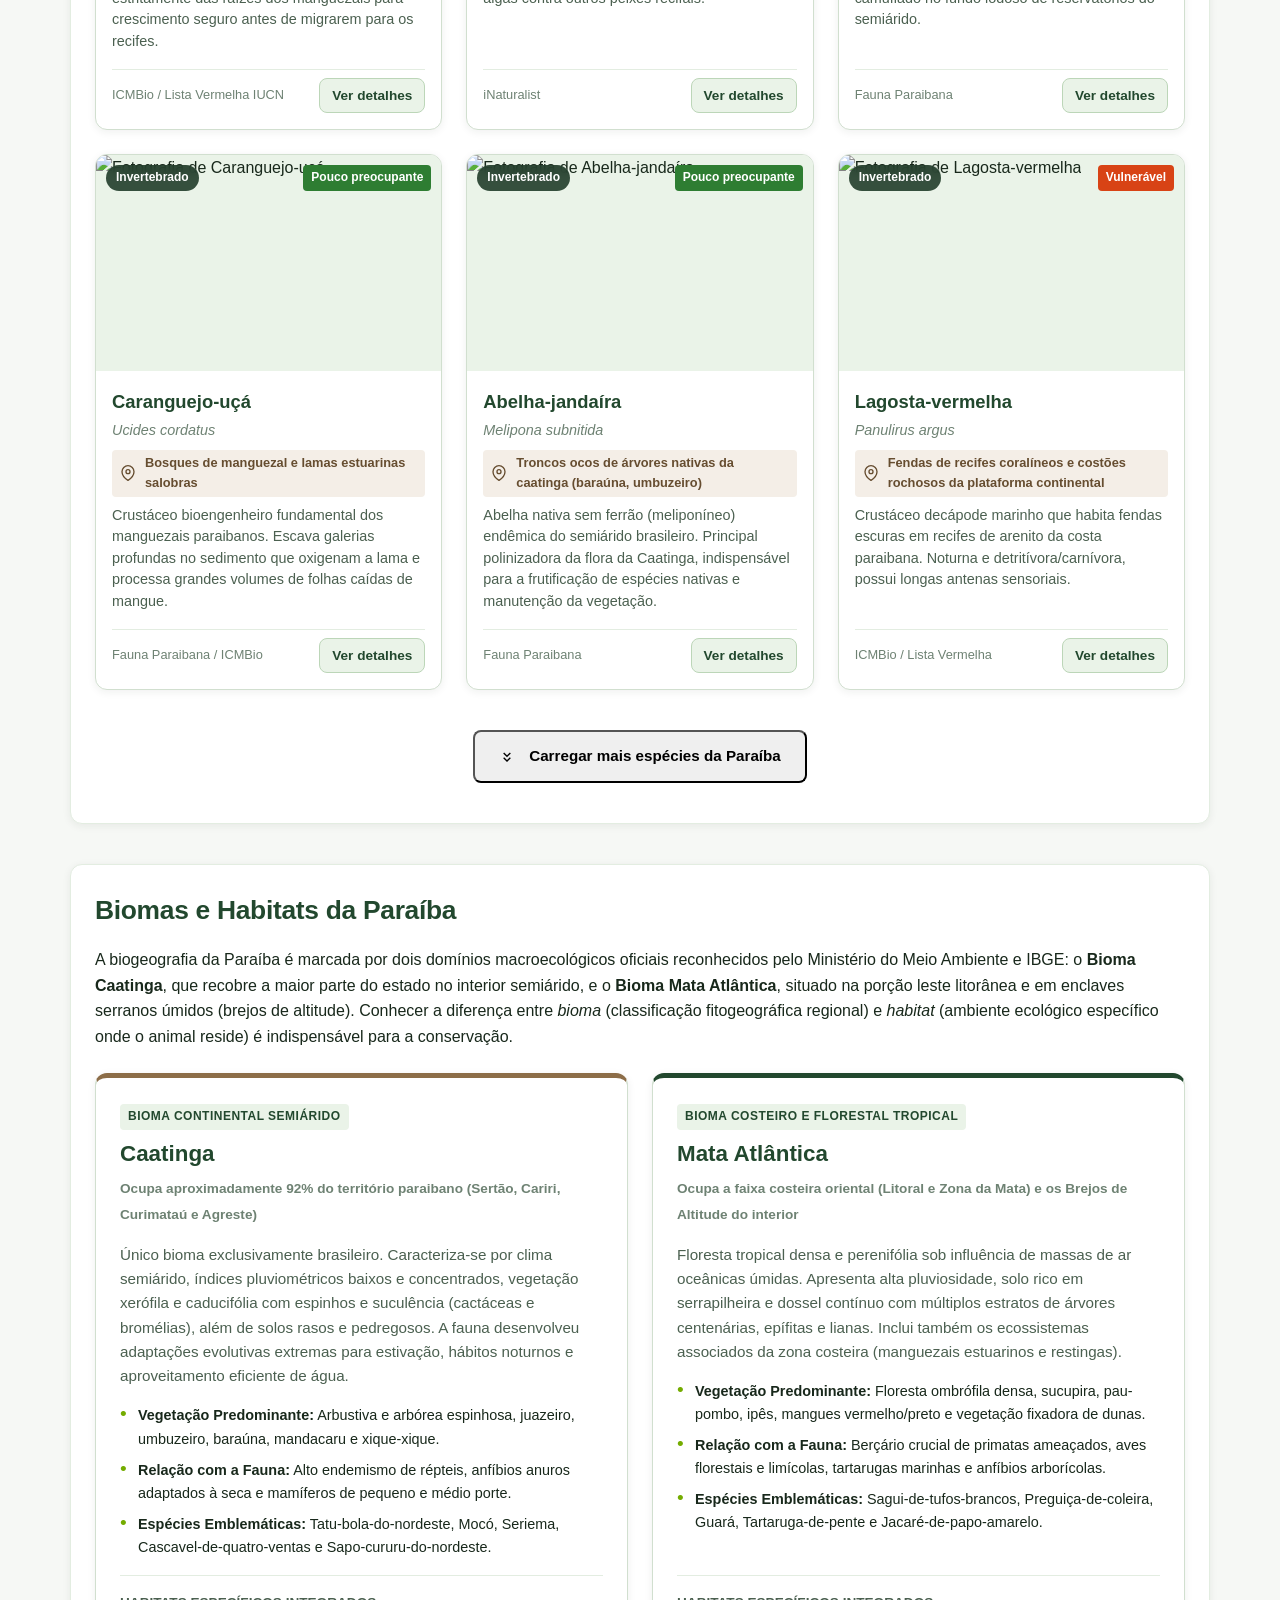
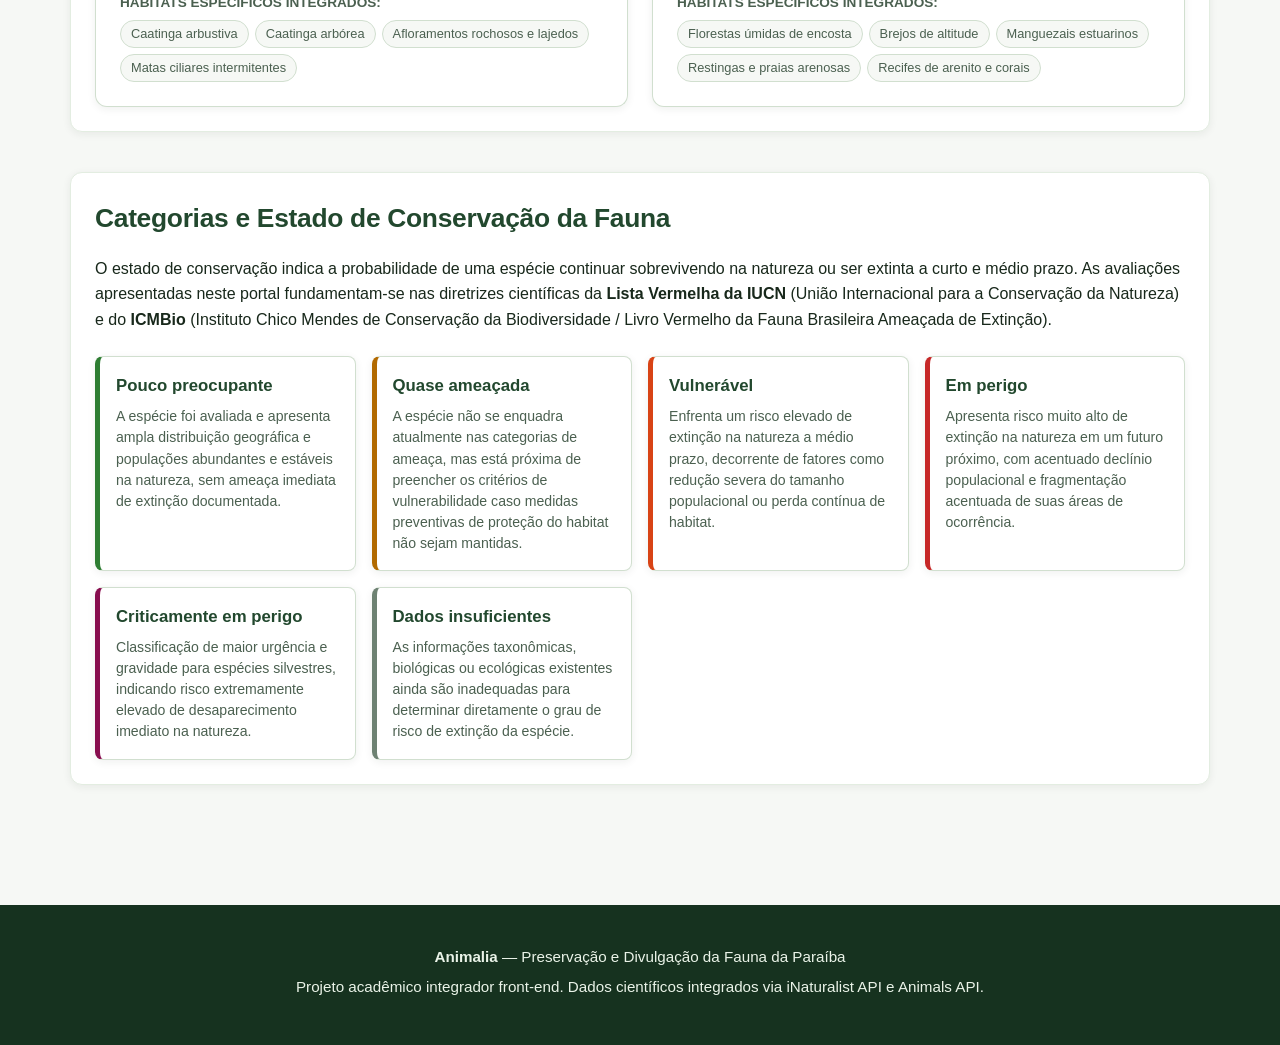
==== commit d75bc9b9: "feat(fauna): amplia catalogo com especies comprovadas da paraiba e fotos em alta resolucao" ====
--- a/index.html
+++ b/index.html
@@ -153,11 +153,11 @@
                         autocomplete="off"
                     >
                     <button type="button" id="btn-limpar-busca" class="botao-limpar-busca" aria-label="Limpar campo de pesquisa" hidden>
-                        ✕
+                        <svg viewBox="0 0 24 24" fill="none" stroke="currentColor" stroke-width="2" stroke-linecap="round" stroke-linejoin="round" class="icone-acao" aria-hidden="true"><line x1="18" y1="6" x2="6" y2="18"></line><line x1="6" y1="6" x2="18" y2="18"></line></svg>
                     </button>
                 </div>
 
-                <!-- Filtros rápidos por classe/grupo taxonômico -->
+                <!-- Filtros rápidos por classe/grupo taxonômico da fauna -->
                 <div class="filtros-categorias" role="group" aria-label="Filtrar por grupo de animal">
                     <span class="filtro-rotulo">Filtrar por grupo:</span>
                     <button type="button" class="btn-filtro ativo" data-filtro="todos">Todos</button>
@@ -165,6 +165,8 @@
                     <button type="button" class="btn-filtro" data-filtro="aves">Aves</button>
                     <button type="button" class="btn-filtro" data-filtro="repteis">Répteis</button>
                     <button type="button" class="btn-filtro" data-filtro="anfibios">Anfíbios</button>
+                    <button type="button" class="btn-filtro" data-filtro="peixes">Peixes</button>
+                    <button type="button" class="btn-filtro" data-filtro="invertebrados">Invertebrados</button>
                 </div>
 
                 <!-- Resumo dinâmico e identificação da fonte de dados -->
@@ -183,6 +185,17 @@
                     <div class="spinner" aria-hidden="true"></div>
                     <p>Consultando dados da fauna paraibana no iNaturalist...</p>
                 </div>
+            </div>
+
+            <!-- Controles de Carregamento e Paginação da Fauna -->
+            <div class="acoes-catalogo-container">
+                <button type="button" id="btn-carregar-mais" class="btn-secundario btn-carregar-fauna">
+                    <svg viewBox="0 0 24 24" fill="none" stroke="currentColor" stroke-width="2" class="icone-btn" aria-hidden="true">
+                        <polyline points="7 13 12 18 17 13"></polyline>
+                        <polyline points="7 6 12 11 17 6"></polyline>
+                    </svg>
+                    Carregar mais espécies da Paraíba
+                </button>
             </div>
         </section>
 
@@ -306,12 +319,17 @@
     <!-- Modal de Detalhes Científicos e Biológicos do Animal -->
     <div id="modal-detalhes-animal" class="modal-overlay" role="dialog" aria-modal="true" aria-labelledby="modal-titulo" aria-hidden="true">
         <div class="modal-conteudo">
-            <button type="button" class="modal-fechar" id="modal-btn-fechar" aria-label="Fechar detalhes do animal">✕</button>
+            <button type="button" class="modal-fechar" id="modal-btn-fechar" aria-label="Fechar detalhes do animal">
+                <svg viewBox="0 0 24 24" fill="none" stroke="currentColor" stroke-width="2" stroke-linecap="round" stroke-linejoin="round" class="icone-fechar" aria-hidden="true"><line x1="18" y1="6" x2="6" y2="18"></line><line x1="6" y1="6" x2="18" y2="18"></line></svg>
+            </button>
 
             <h3 id="modal-titulo">Detalhes da Espécie</h3>
             <p id="modal-especie" class="card-animal-especie"></p>
 
-            <img id="modal-foto" class="modal-detalhes-foto" src="" alt="" loading="lazy">
+            <div class="modal-foto-bloco">
+                <img id="modal-foto" class="modal-detalhes-foto" src="" alt="" loading="lazy">
+                <p id="modal-foto-credito" class="modal-foto-credito"></p>
+            </div>
 
             <table class="modal-tabela-info">
                 <tbody>
@@ -338,6 +356,10 @@
                     <tr>
                         <th scope="row">Local da Observação</th>
                         <td id="modal-local"></td>
+                    </tr>
+                    <tr>
+                        <th scope="row">Data do Registro de Campo</th>
+                        <td id="modal-data-observacao"></td>
                     </tr>
                     <tr>
                         <th scope="row">Estado de Conservação</th>
--- a/css/style.css
+++ b/css/style.css
@@ -512,6 +512,10 @@
 .badge-conservacao.vu { background-color: var(--cor-status-vu); }
 .badge-conservacao.en { background-color: var(--cor-status-en); }
 .badge-conservacao.cr { background-color: var(--cor-status-cr); }
+.badge-conservacao.dd { background-color: var(--cor-texto-suave); }
+.badge-conservacao.ne { background-color: var(--cor-borda-escura); }
+.badge-conservacao.ew { background-color: #3e2723; }
+.badge-conservacao.ex { background-color: #212121; }
 
 .card-animal-conteudo {
     padding: var(--espaco-medio);
@@ -631,6 +635,59 @@
     border: 0;
     border-radius: var(--raio);
     cursor: pointer;
+}
+
+.acoes-catalogo-container {
+    display: flex;
+    justify-content: center;
+    margin-top: var(--espaco-grande);
+    padding: var(--espaco-medio) 0;
+}
+
+.btn-carregar-fauna {
+    display: inline-flex;
+    align-items: center;
+    gap: 8px;
+    padding: 12px 24px;
+    font-size: 0.95rem;
+    font-weight: 700;
+    cursor: pointer;
+    border-radius: var(--raio);
+    transition: all var(--transicao-rapida);
+}
+
+.modal-foto-bloco {
+    margin-bottom: var(--espaco-medio);
+}
+
+.modal-foto-credito {
+    font-size: 0.78rem;
+    color: var(--cor-texto-suave);
+    margin-top: 4px;
+    font-style: italic;
+}
+
+.card-animal-campo {
+    display: flex;
+    align-items: center;
+    gap: 6px;
+    font-size: 0.8rem;
+    color: var(--cor-texto-suave);
+    margin-bottom: 6px;
+}
+
+.card-animal-campo svg {
+    width: 14px;
+    height: 14px;
+    flex-shrink: 0;
+}
+
+.icone-fechar,
+.icone-acao {
+    width: 16px;
+    height: 16px;
+    stroke: currentColor;
+    stroke-width: 2.5;
 }
 
 /* ==========================================================================
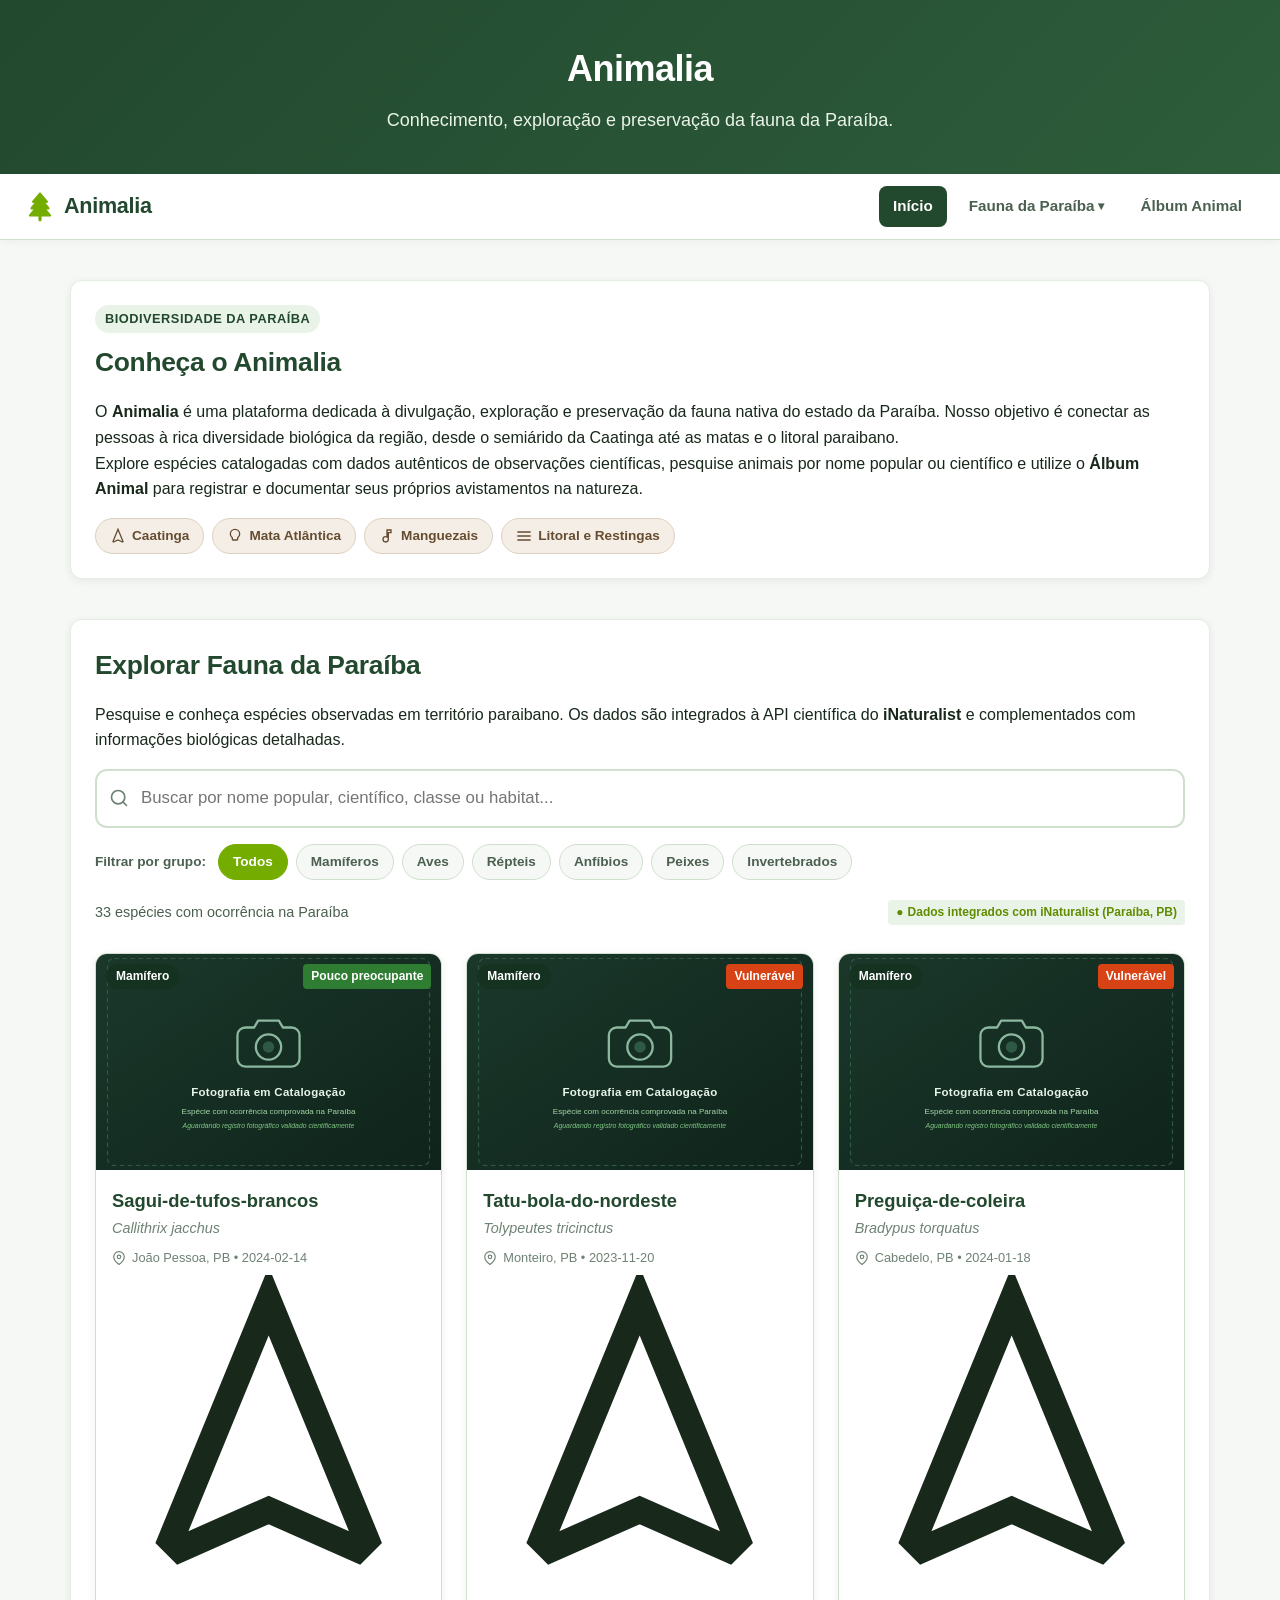
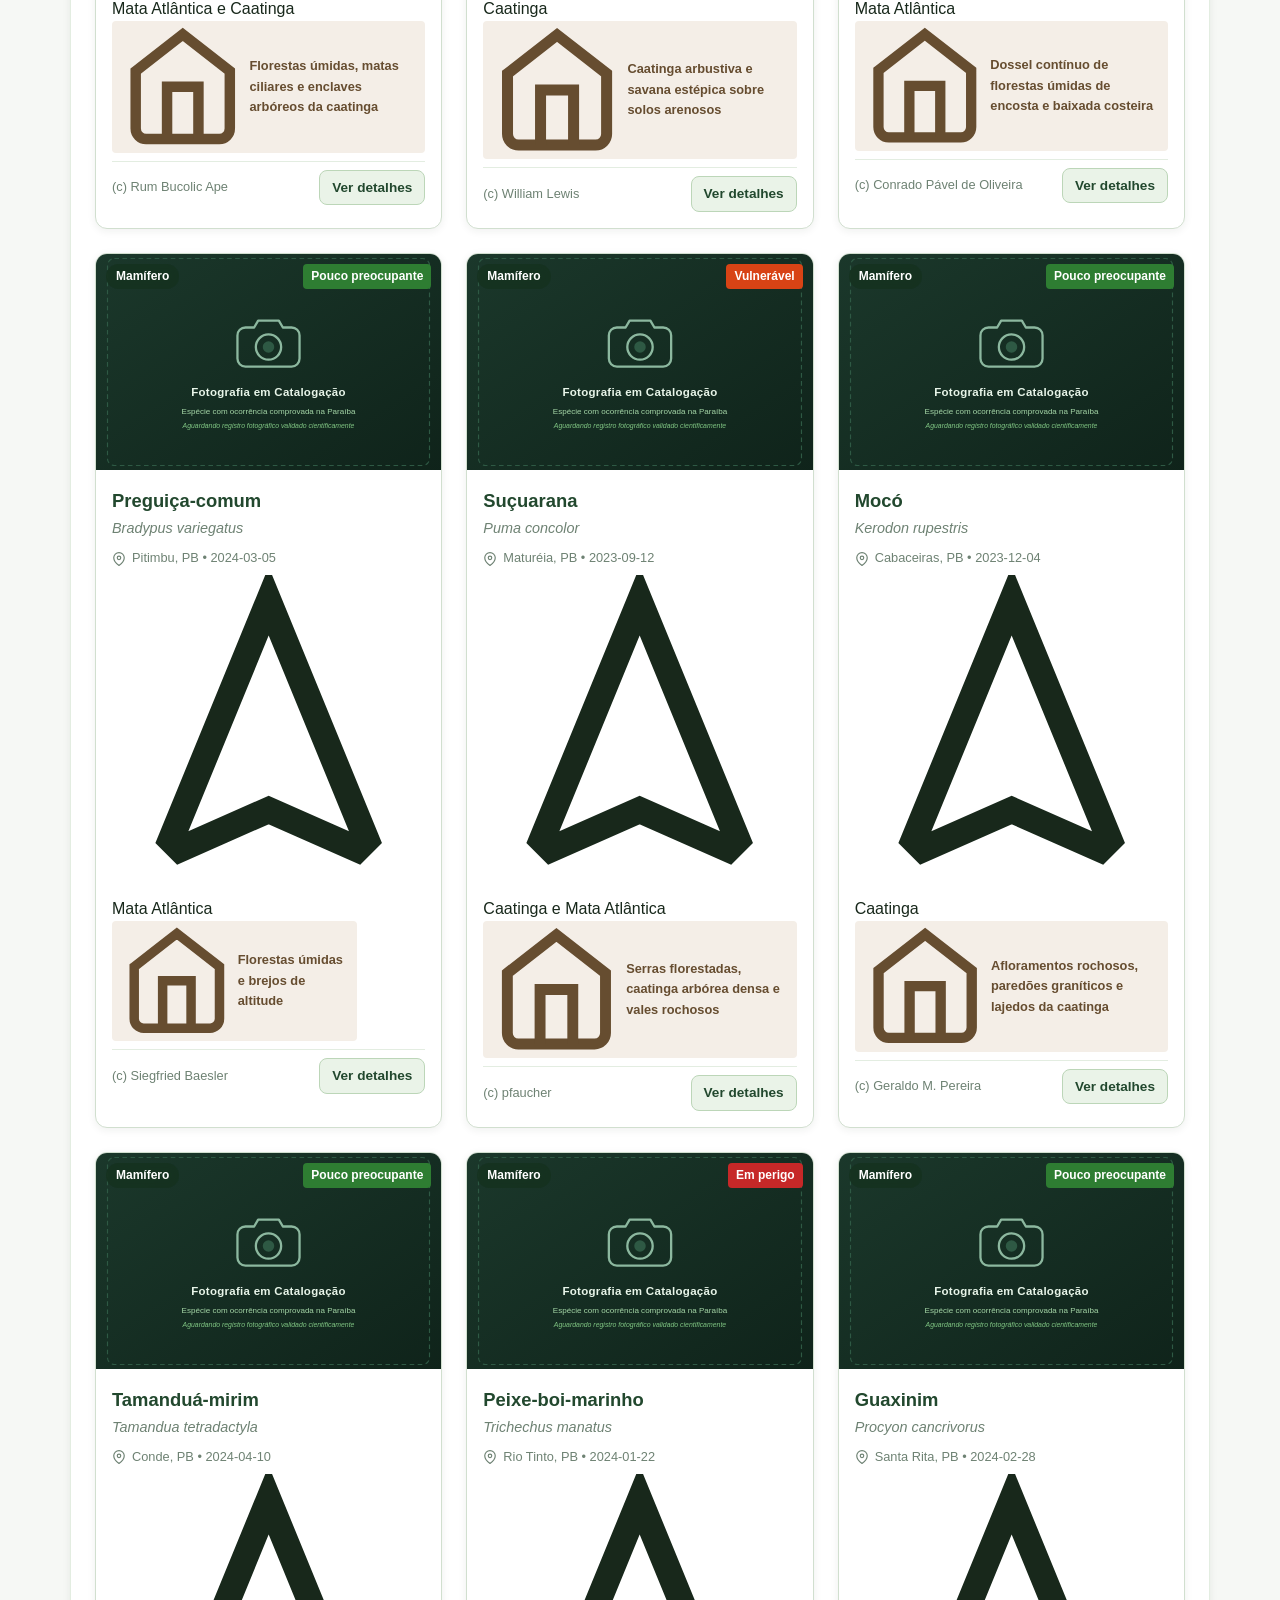
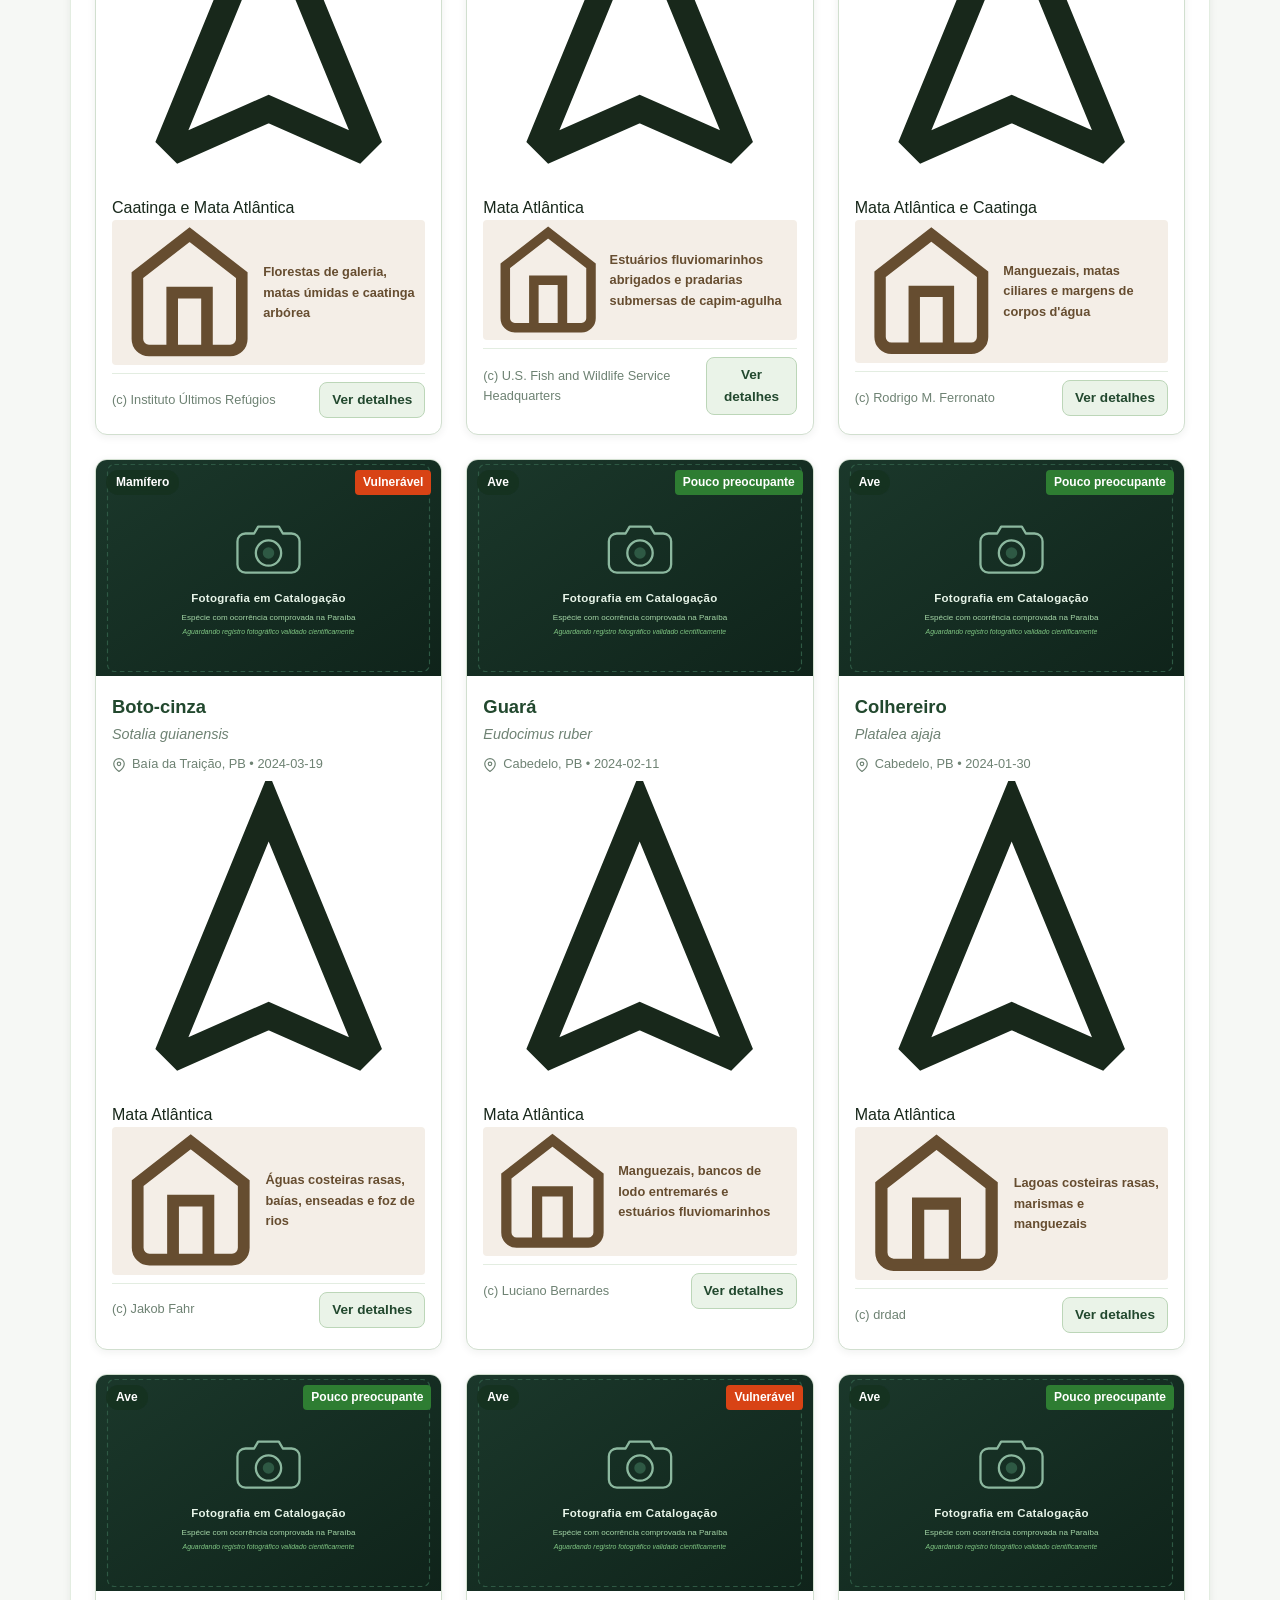
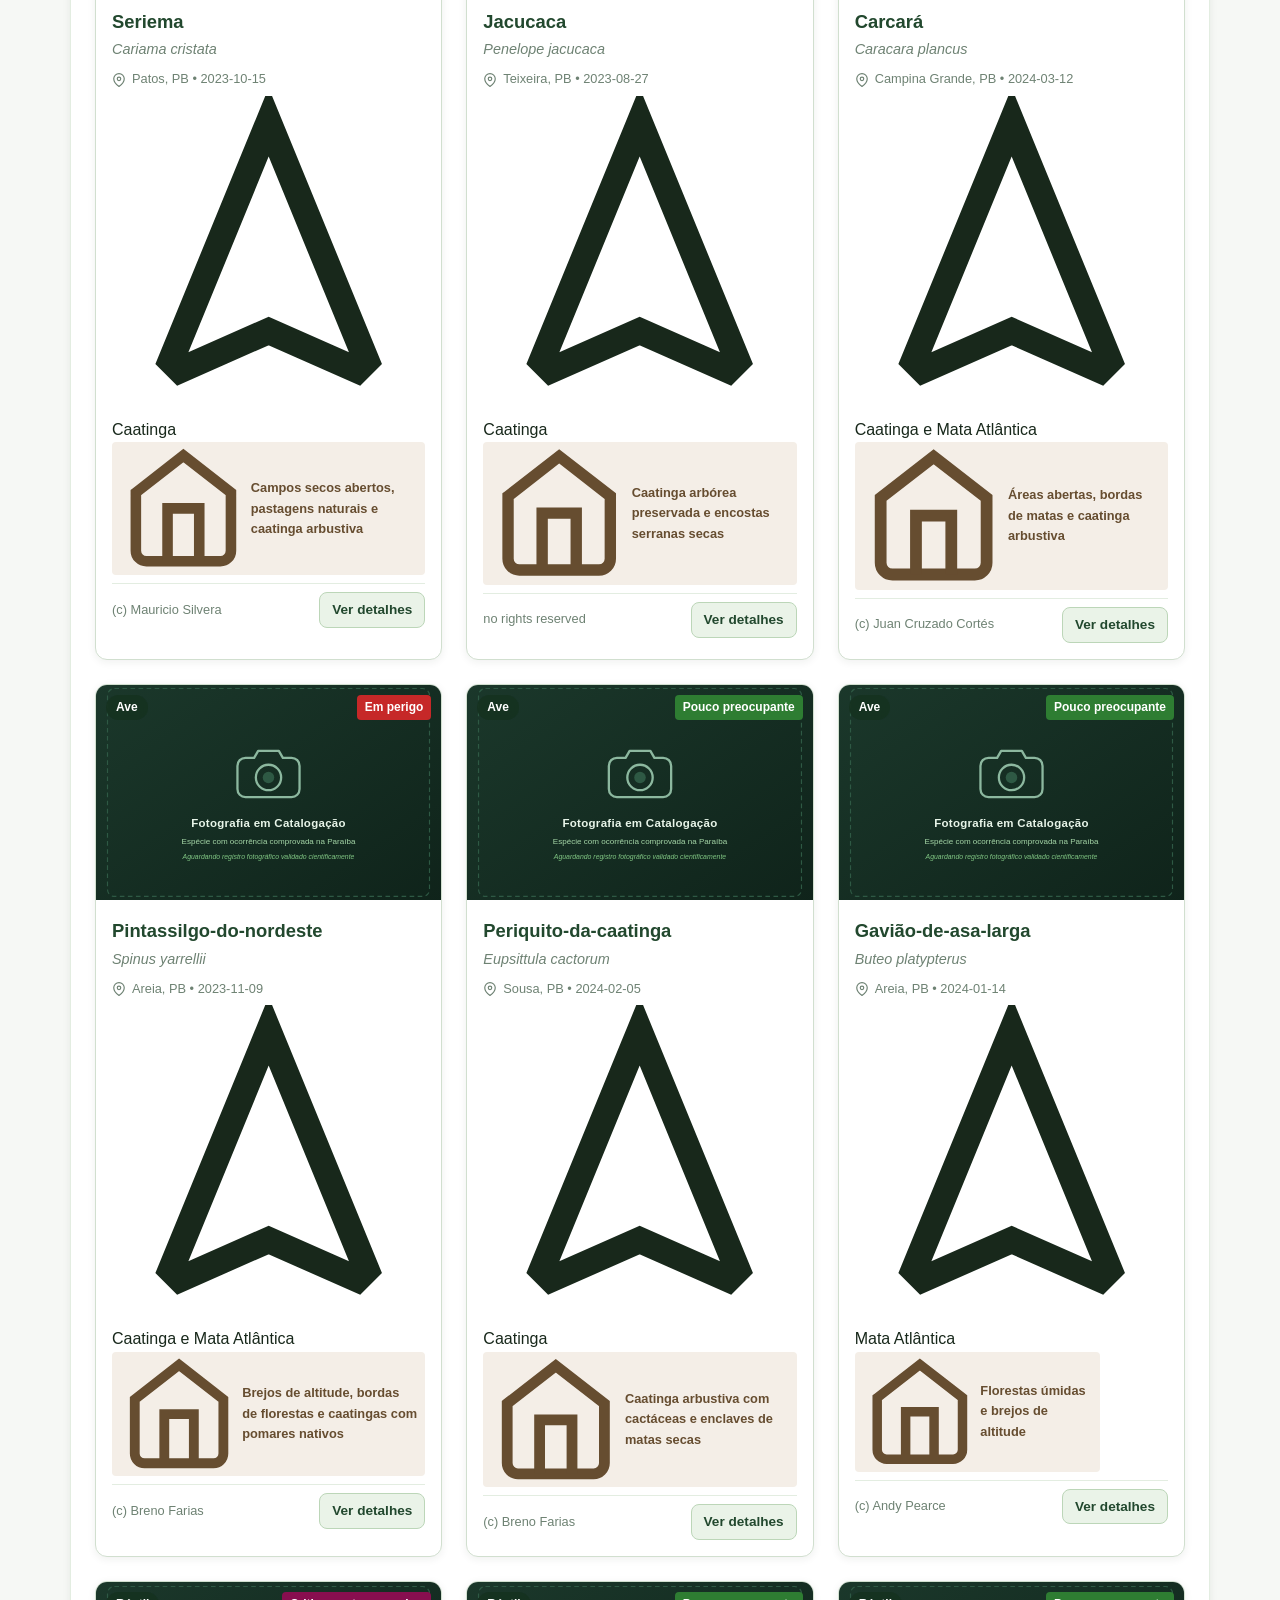
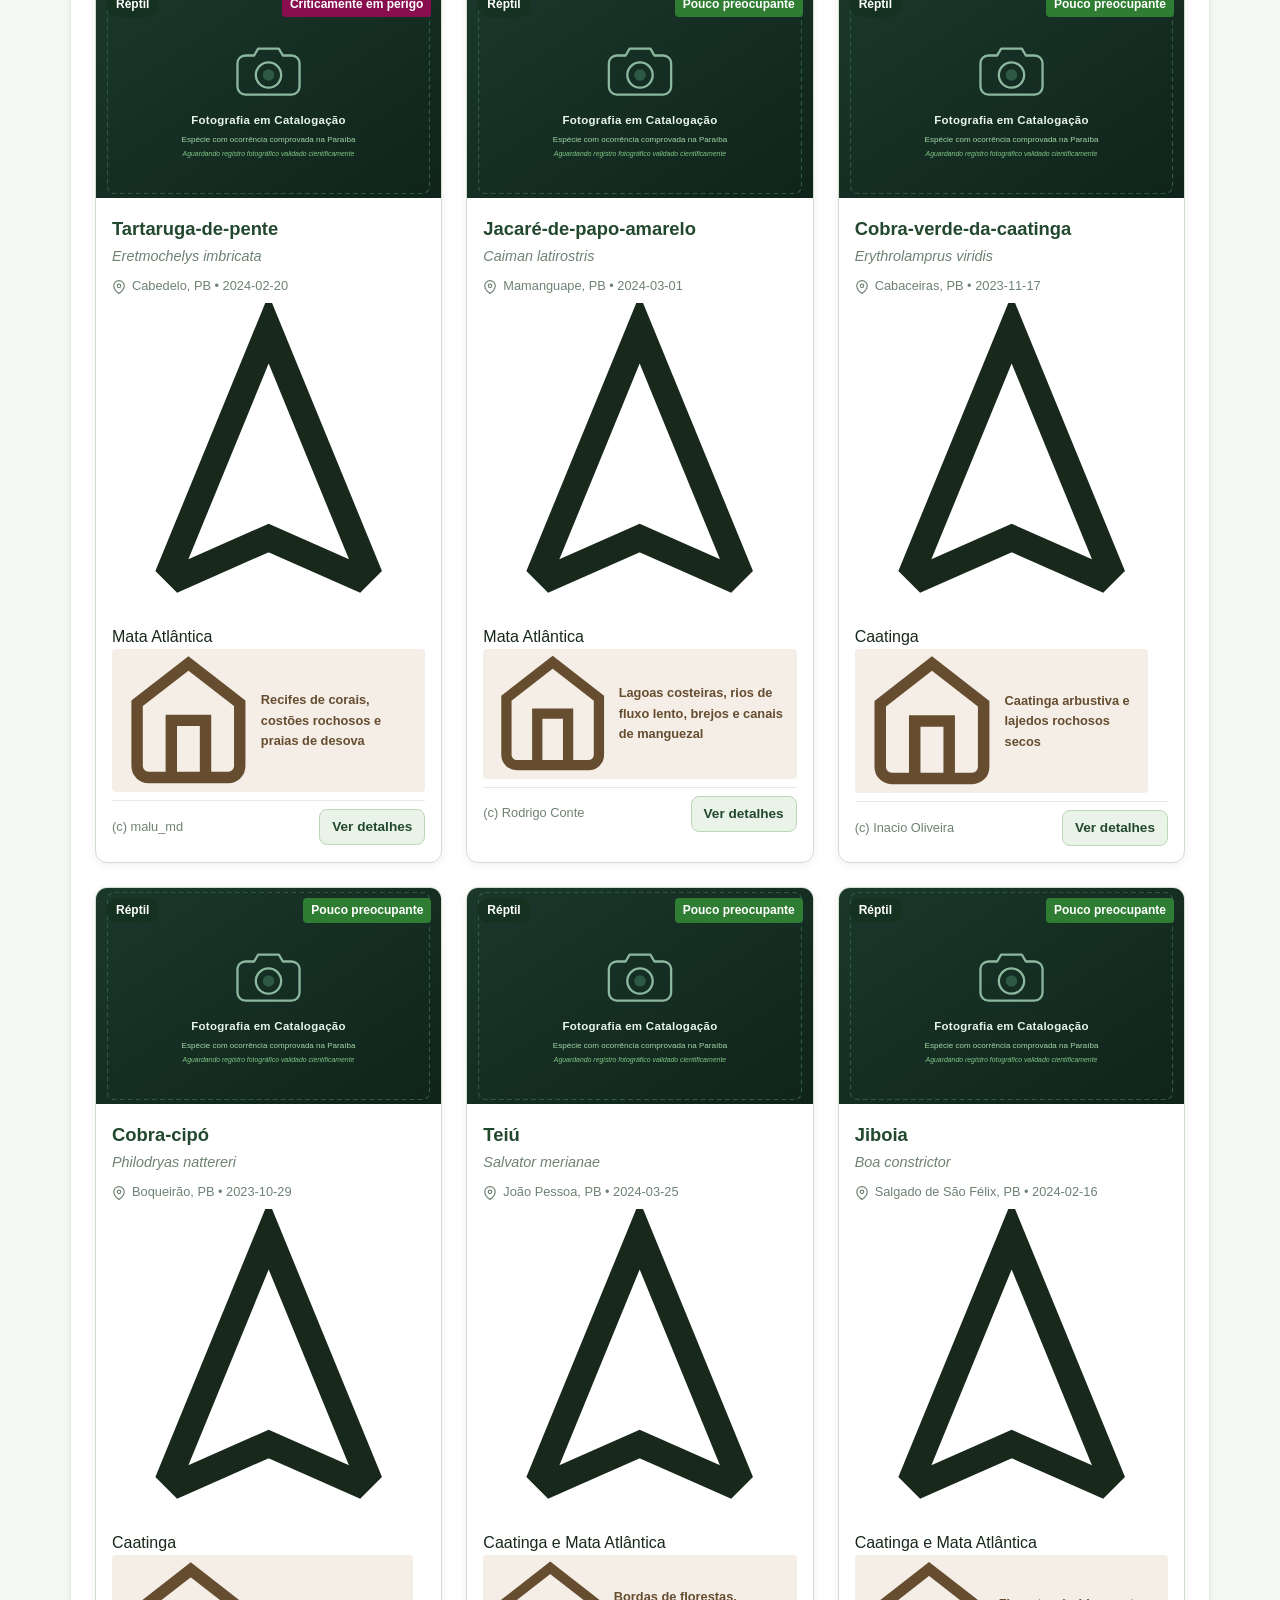
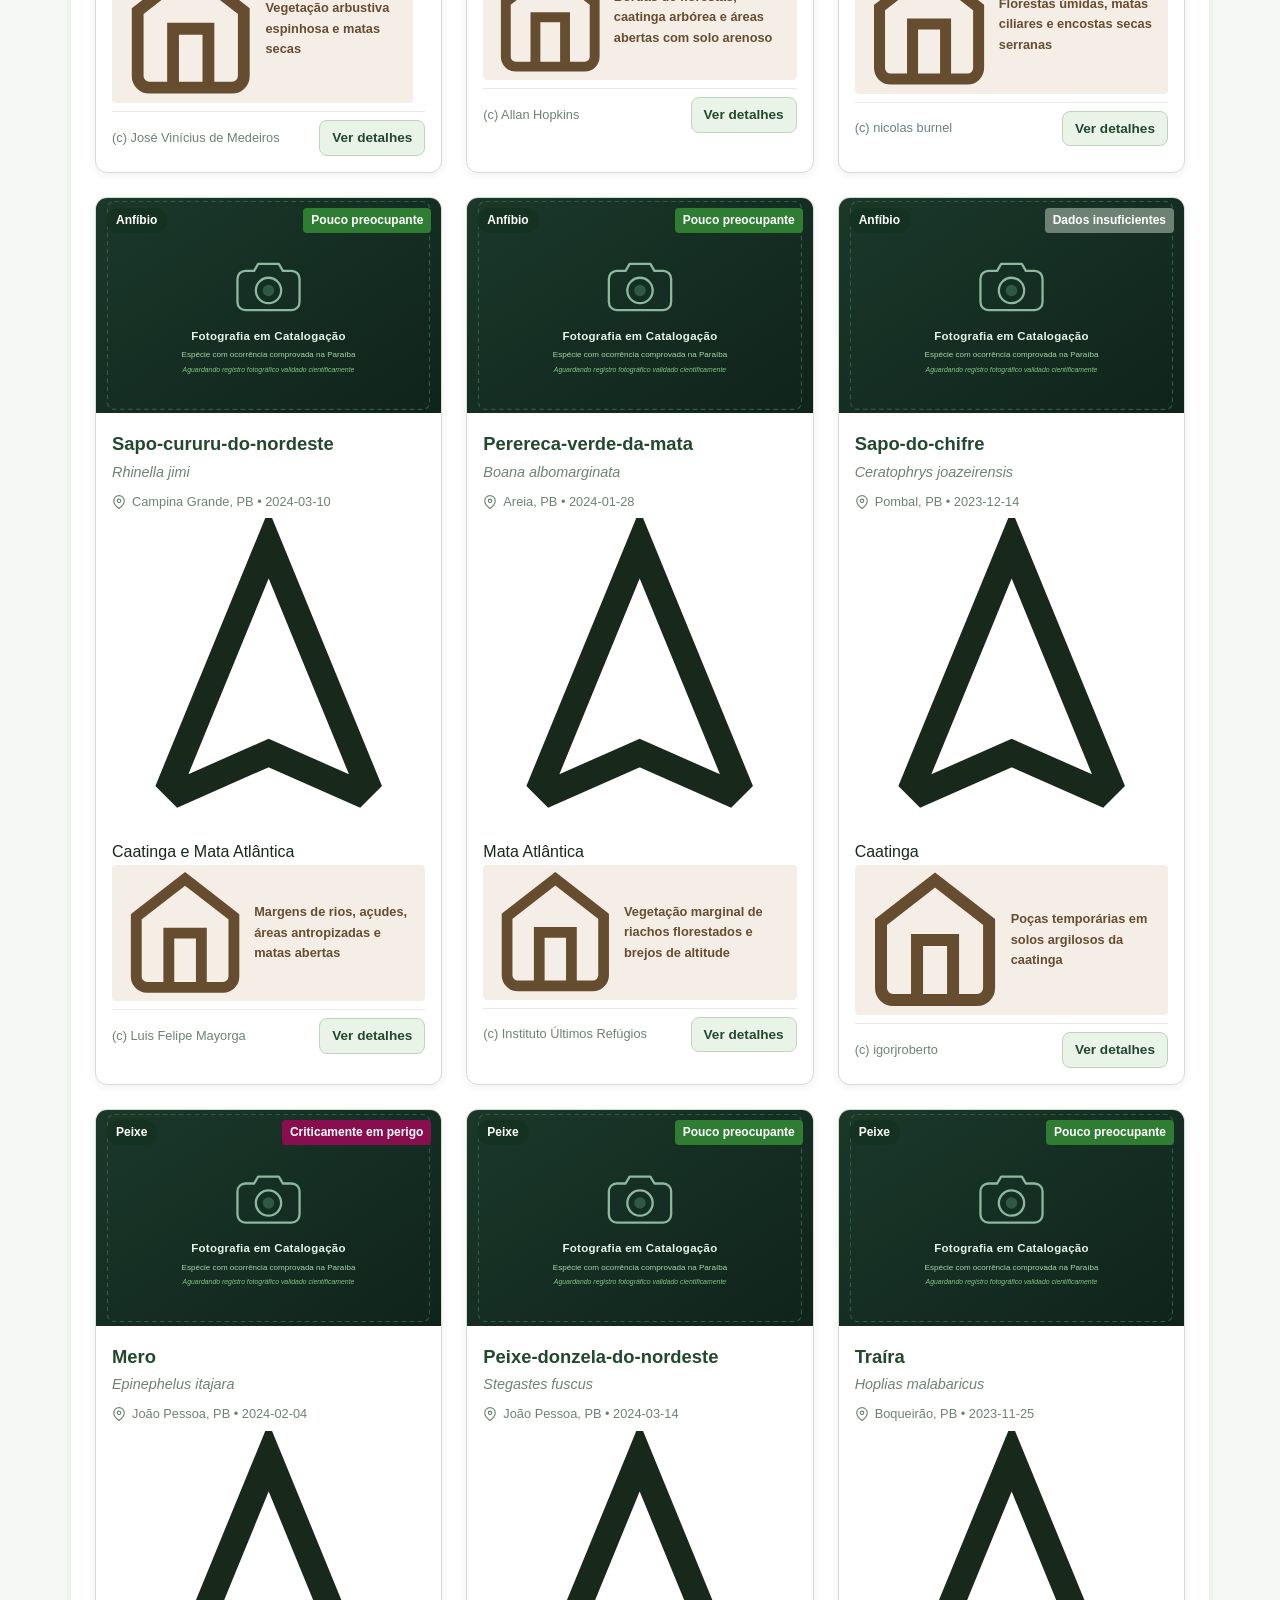
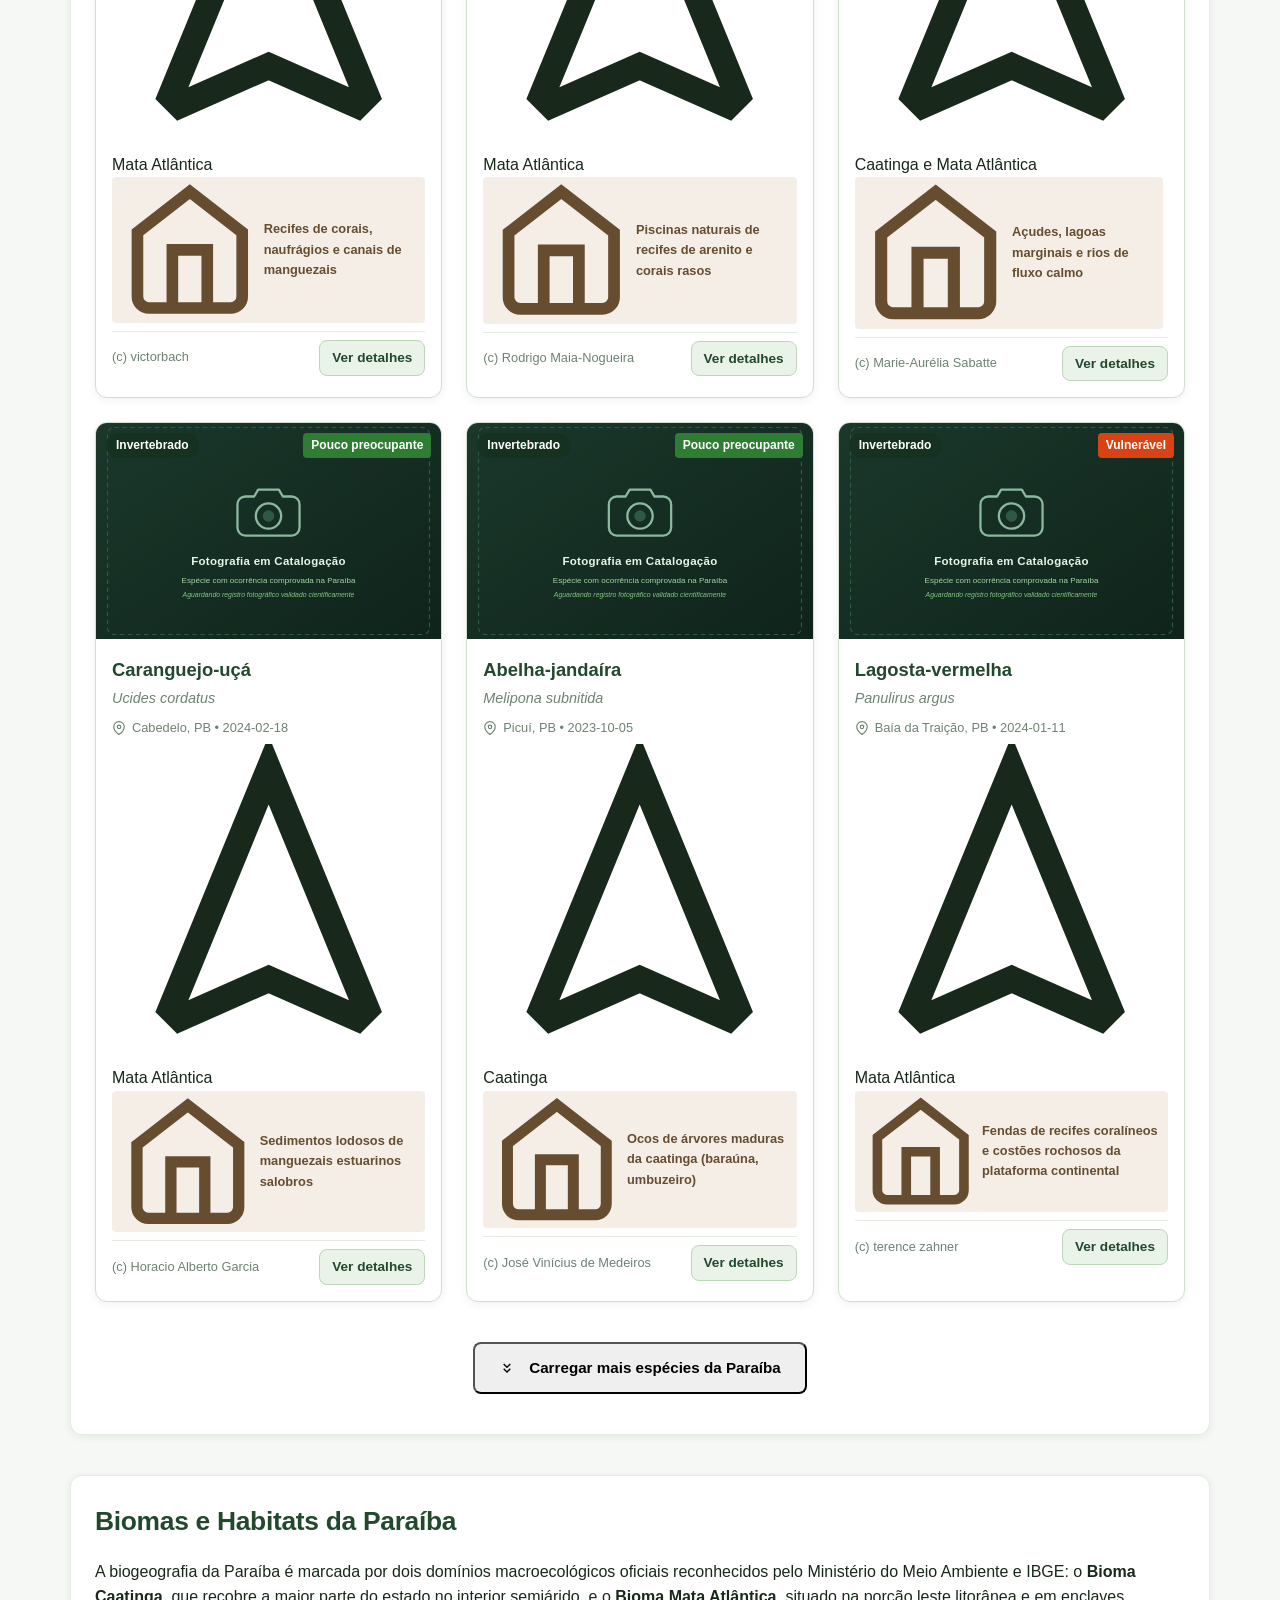
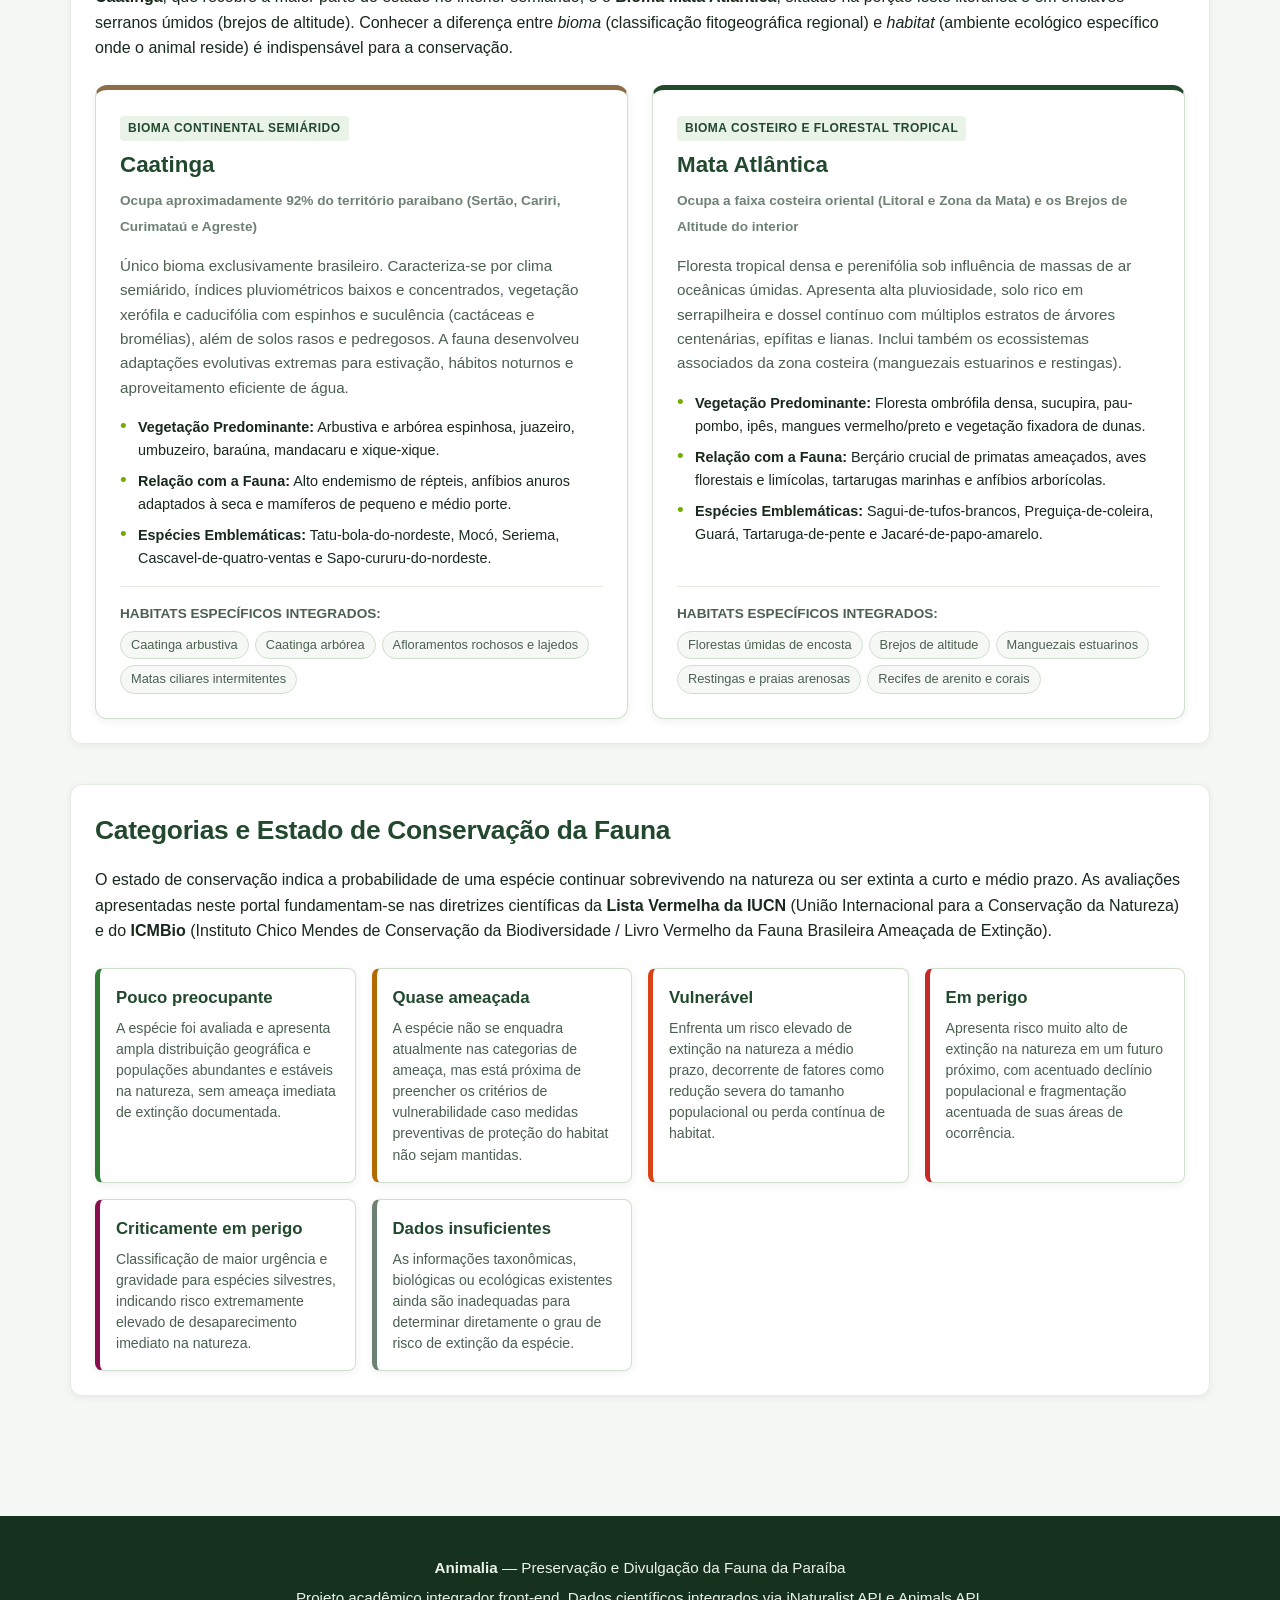
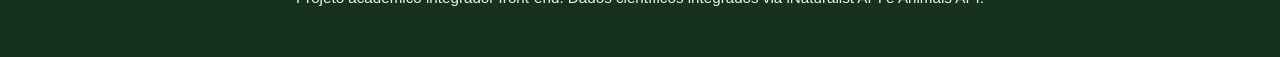
==== commit 0d63317a: "refactor(fauna): remove informacoes biologicas complementares e simplifica cards" ====
--- a/index.html
+++ b/index.html
@@ -367,12 +367,6 @@
                     </tr>
                 </tbody>
             </table>
-
-            <div class="secao-ninjas-extra" id="modal-info-complementar">
-                <h4>Informações Biológicas Complementares</h4>
-                <p id="modal-descricao-complementar"></p>
-                <p id="modal-dieta"></p>
-            </div>
         </div>
     </div>
 
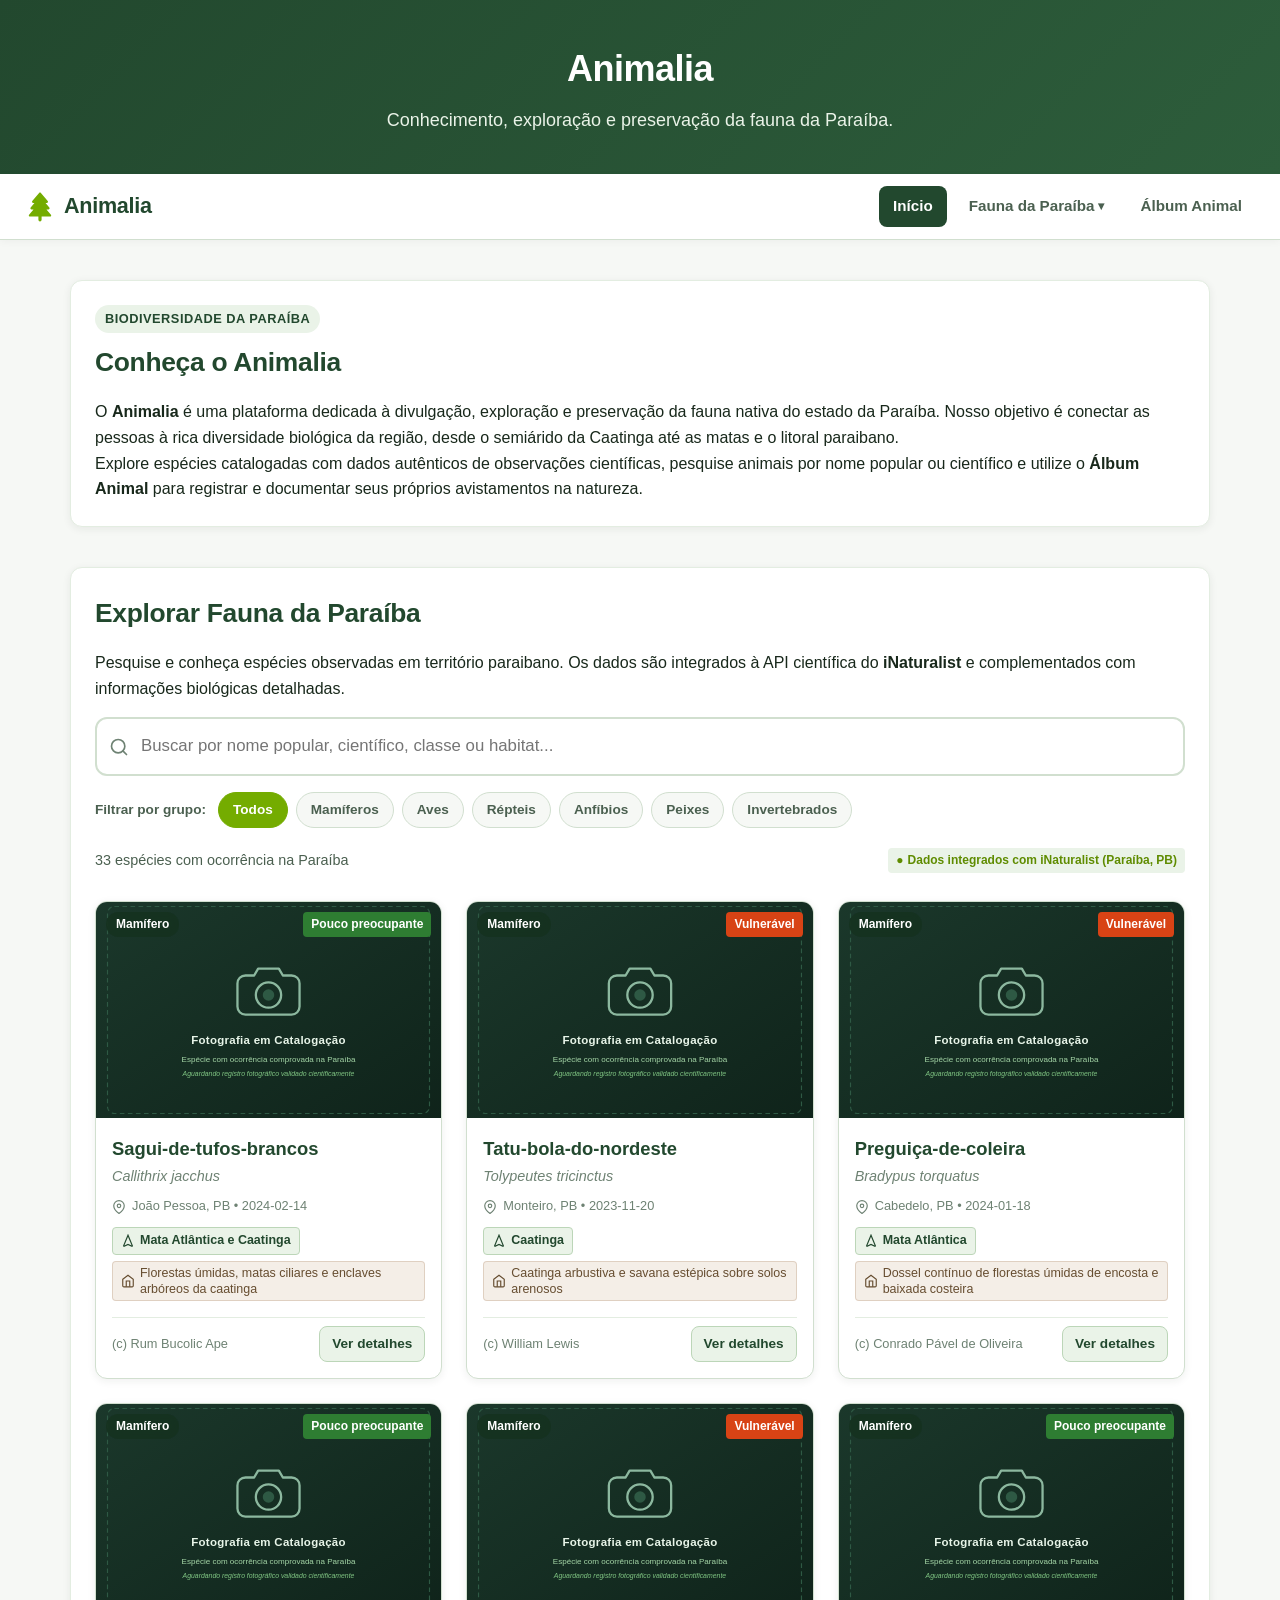
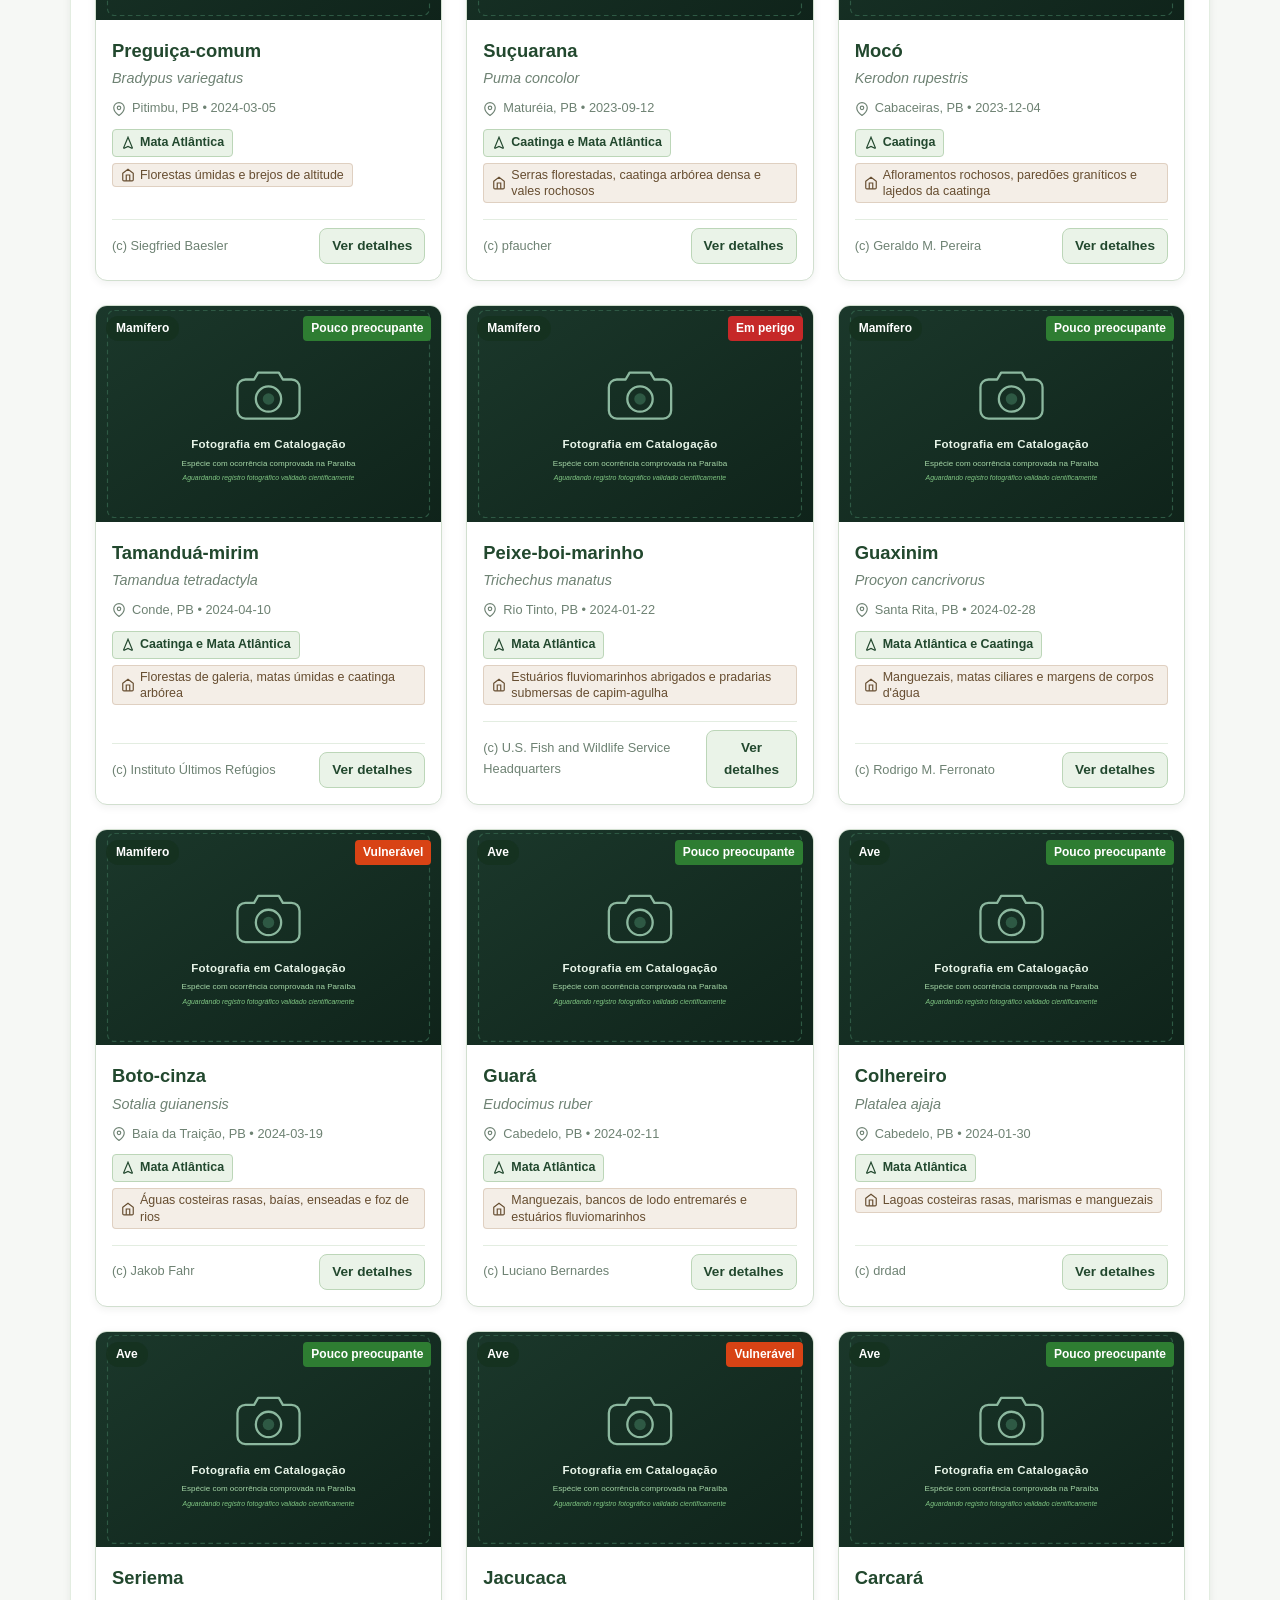
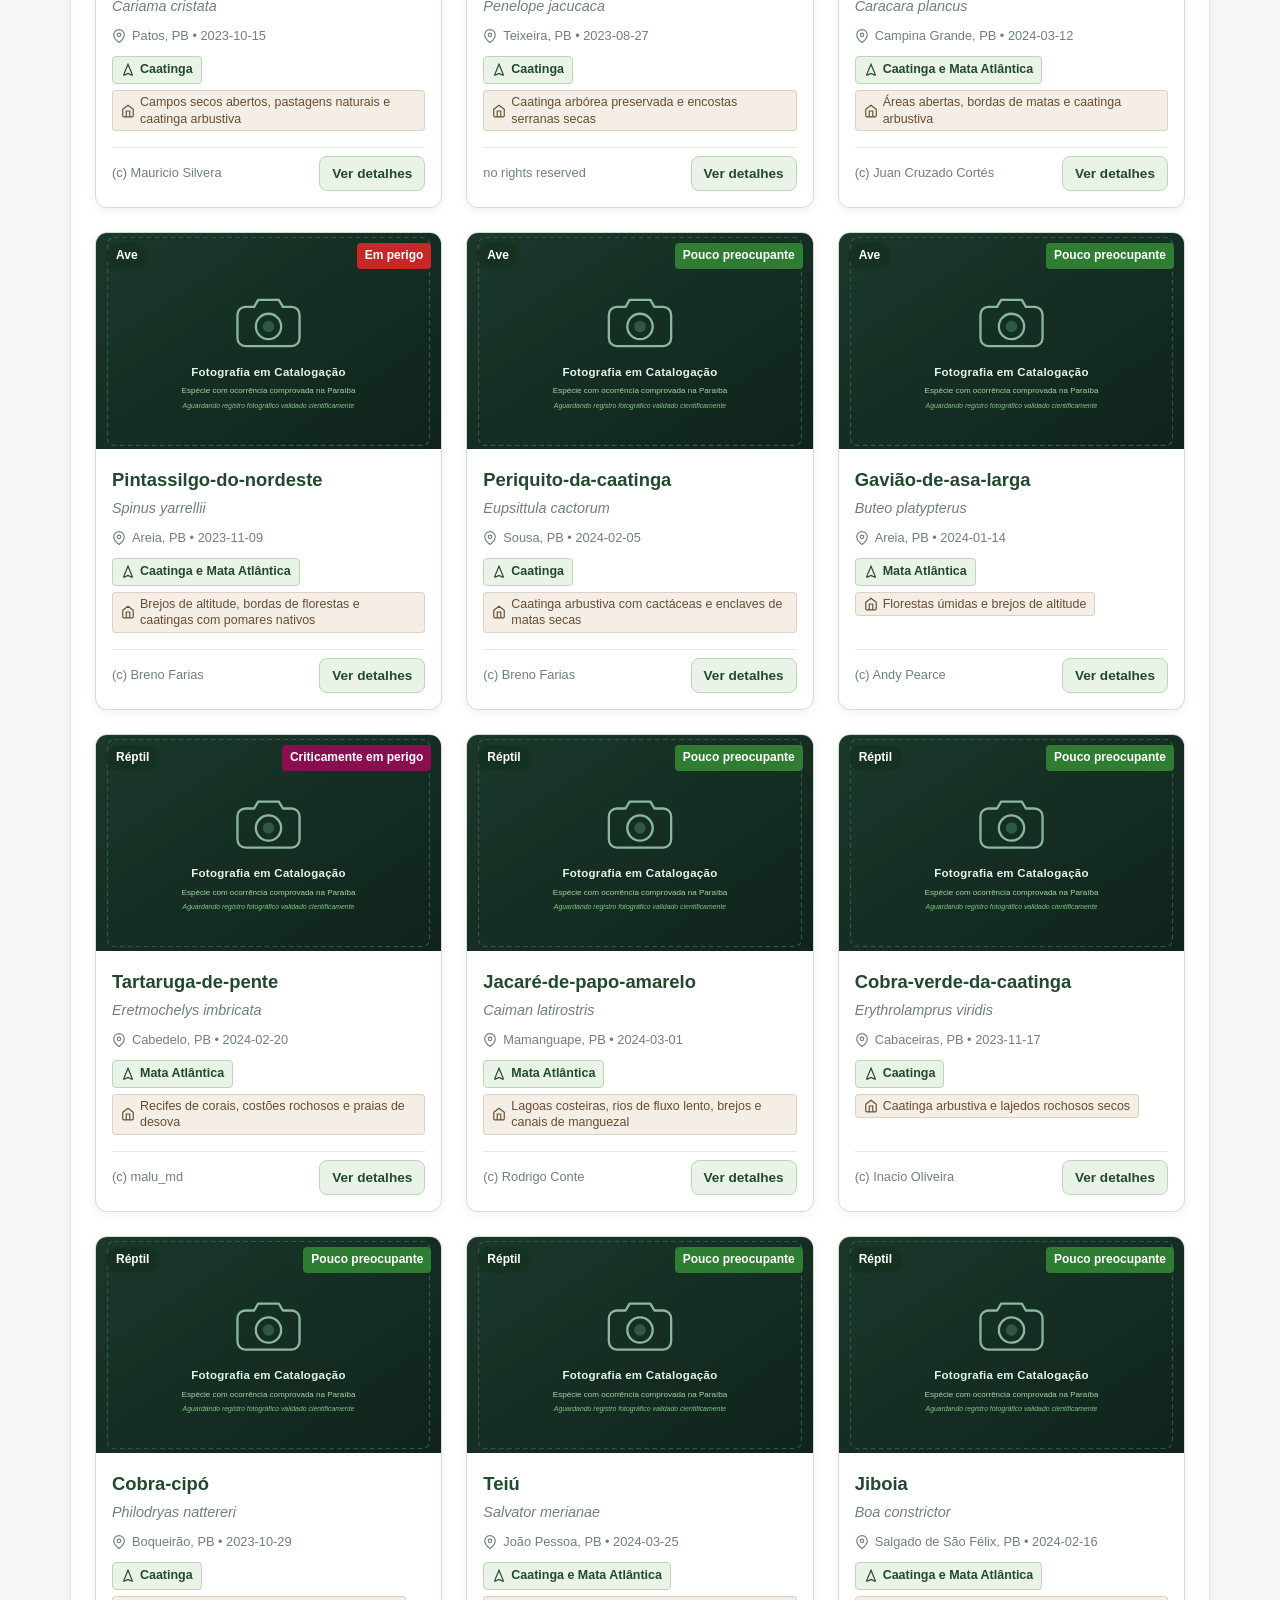
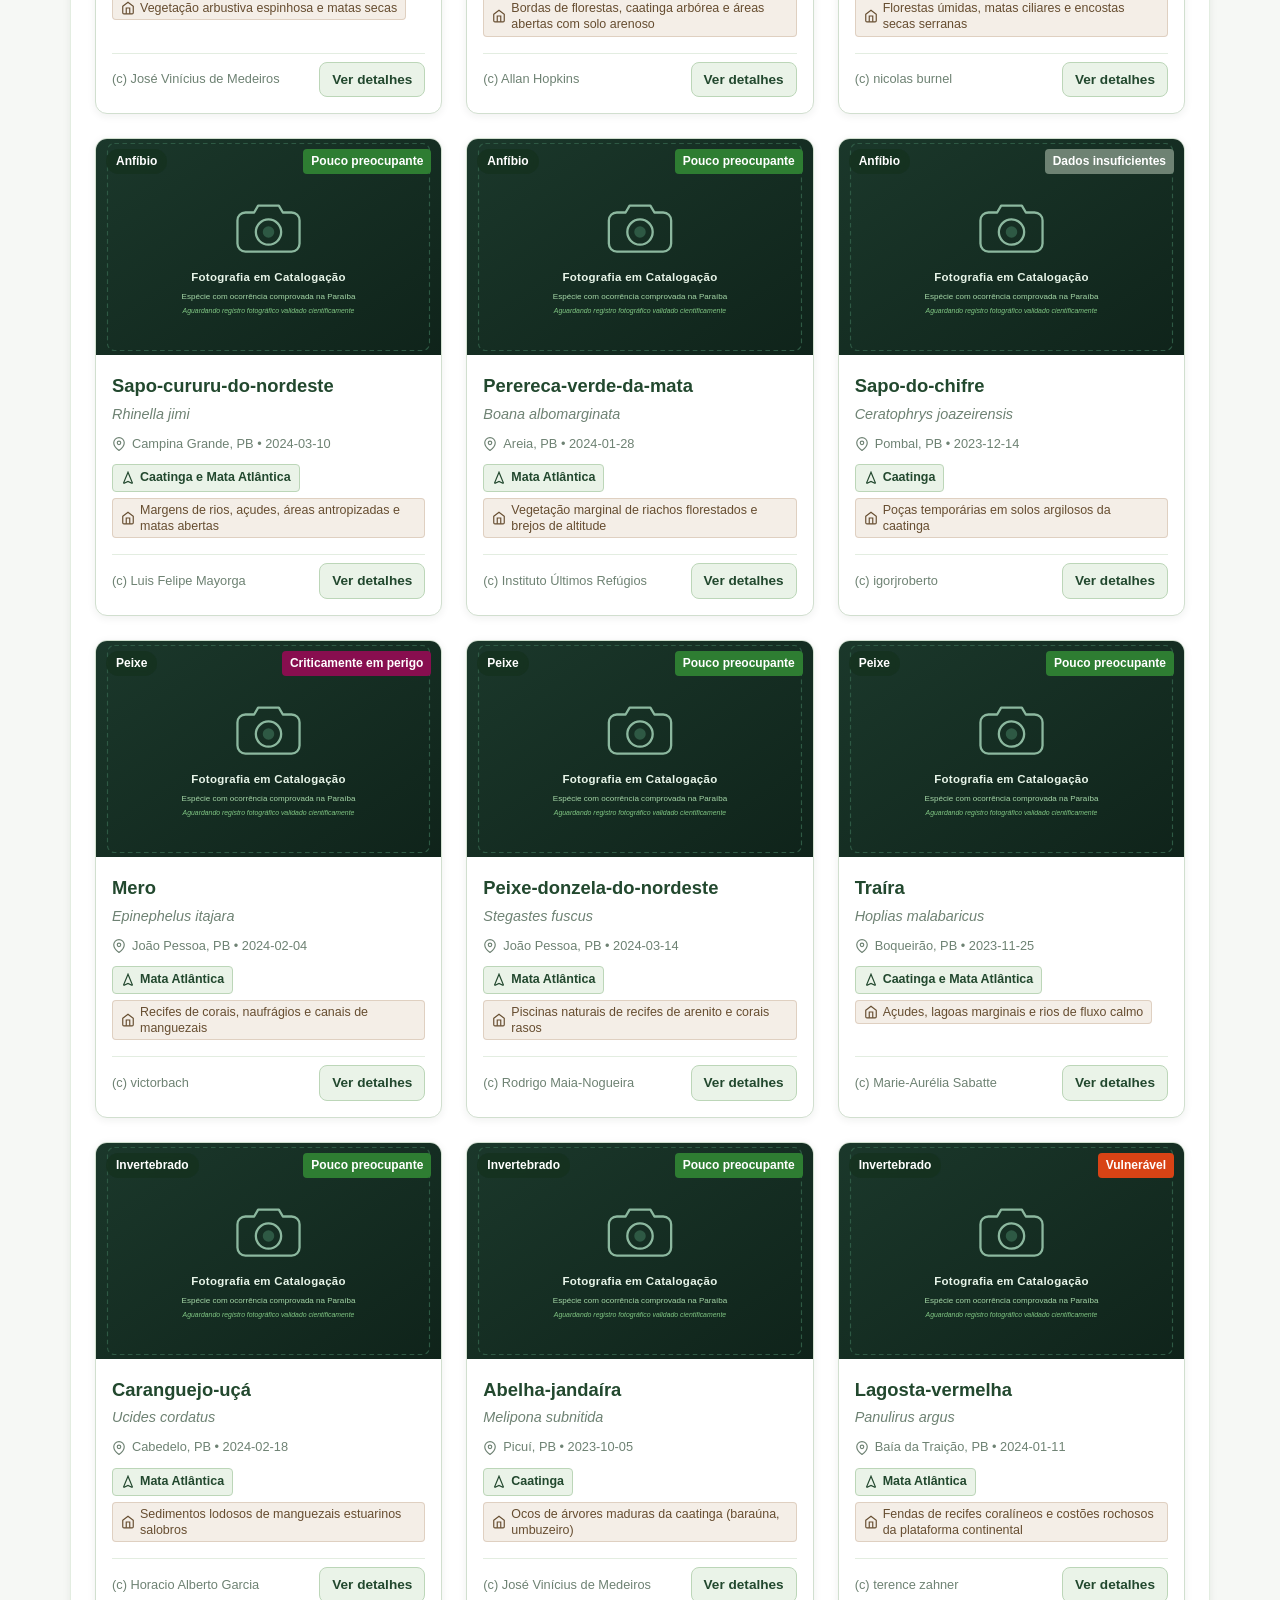
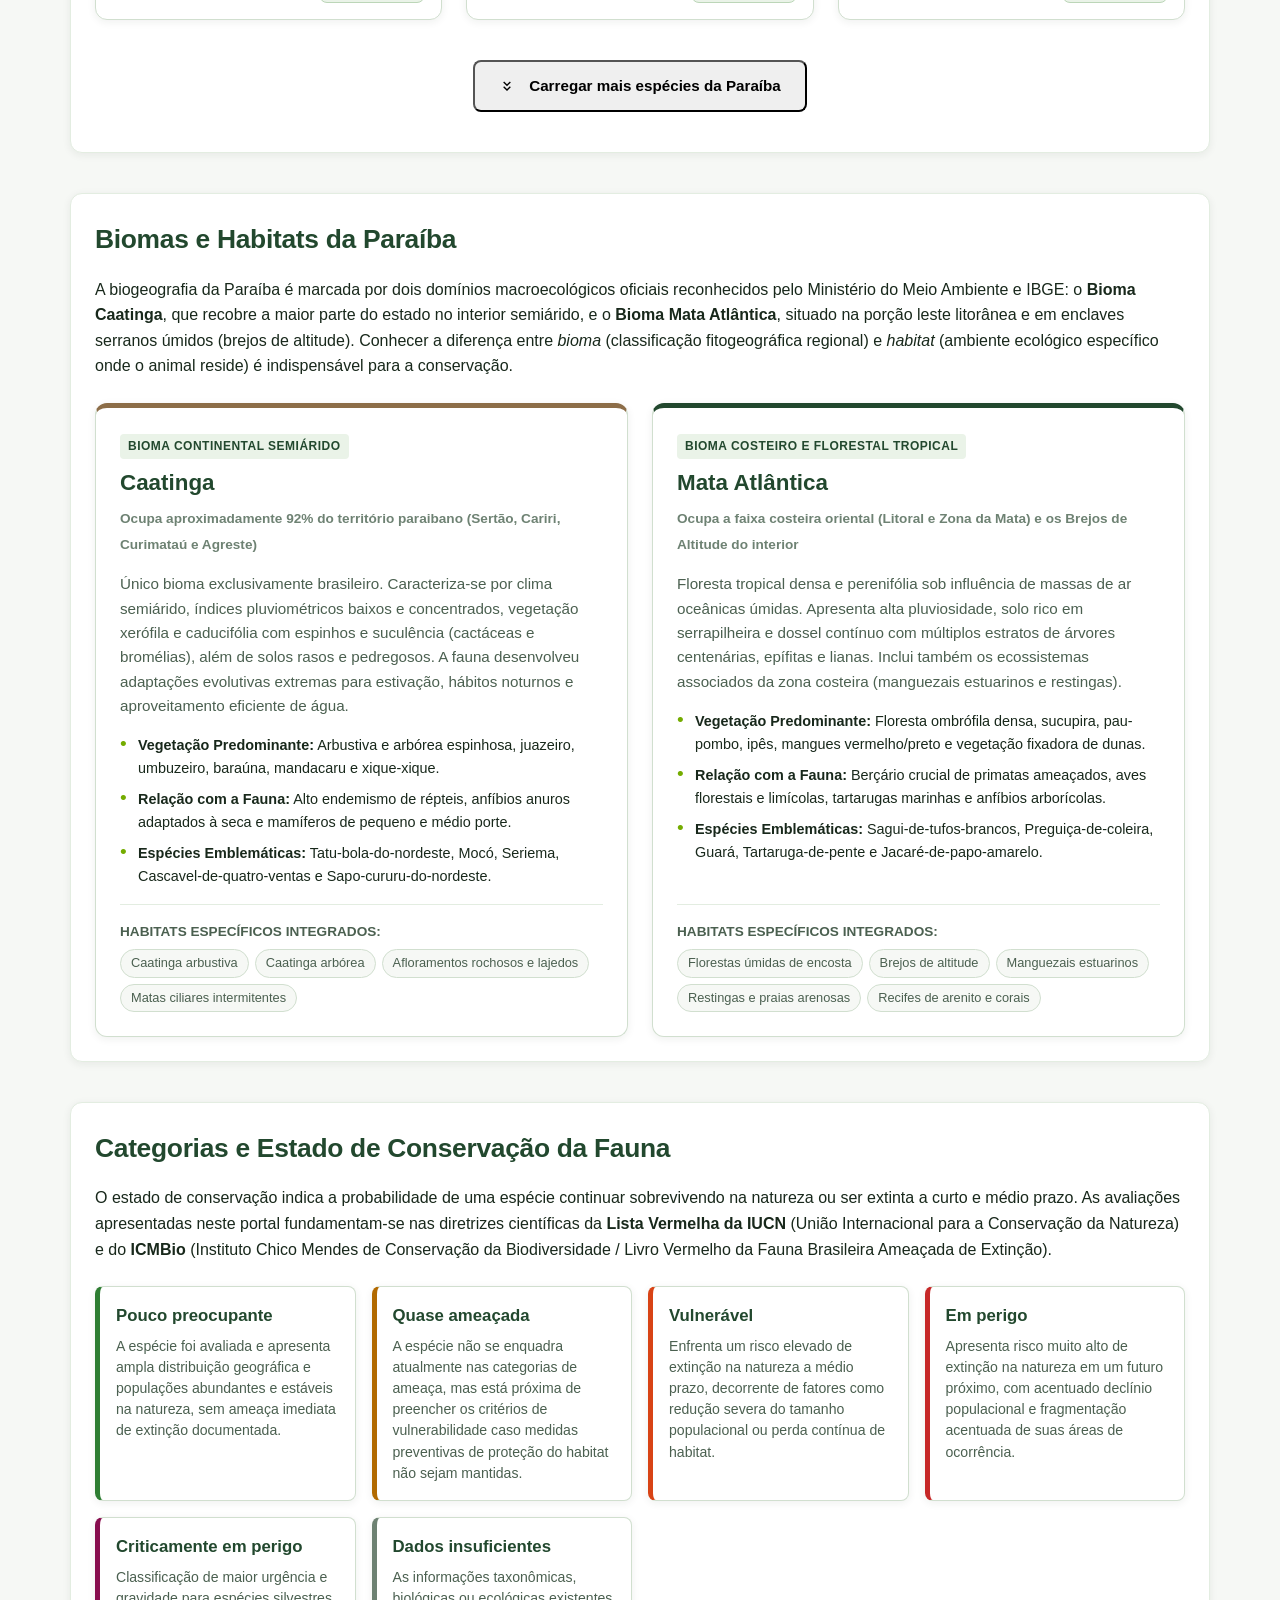
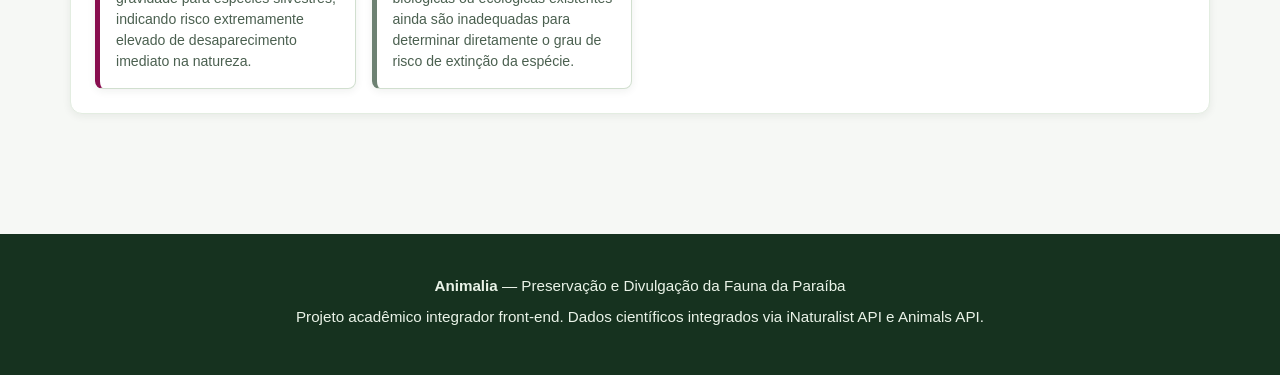
==== commit f4ee1af3: "`fix(catalog): remove a exibição dos biomas da seção de exploração de espécies`" ====
--- a/index.html
+++ b/index.html
@@ -107,25 +107,6 @@
                 <p>
                     Explore espécies catalogadas com dados autênticos de observações científicas, pesquise animais por nome popular ou científico e utilize o <strong>Álbum Animal</strong> para registrar e documentar seus próprios avistamentos na natureza.
                 </p>
-
-                <div class="pilulas-biomas" aria-label="Biomas e ecossistemas representados">
-                    <span class="pilula-bioma">
-                        <svg class="icone-bioma" viewBox="0 0 24 24" fill="none" stroke="currentColor" stroke-width="2" aria-hidden="true"><path d="M12 2L4.5 20.29l.71.71L12 18l6.79 3 .71-.71z"/></svg>
-                        Caatinga
-                    </span>
-                    <span class="pilula-bioma">
-                        <svg class="icone-bioma" viewBox="0 0 24 24" fill="none" stroke="currentColor" stroke-width="2" aria-hidden="true"><path d="M12 2C8.13 2 5 5.13 5 9c0 2.38 1.19 4.47 3 5.74V17c0 .55.45 1 1 1h6c.55 0 1-.45 1-1v-2.26c1.81-1.27 3-3.36 3-5.74 0-3.87-3.13-7-7-7z"/></svg>
-                        Mata Atlântica
-                    </span>
-                    <span class="pilula-bioma">
-                        <svg class="icone-bioma" viewBox="0 0 24 24" fill="none" stroke="currentColor" stroke-width="2" aria-hidden="true"><path d="M12 3v10.55c-.59-.34-1.27-.55-2-.55-2.21 0-4 1.79-4 4s1.79 4 4 4 4-1.79 4-4V7h4V3h-6z"/></svg>
-                        Manguezais
-                    </span>
-                    <span class="pilula-bioma">
-                        <svg class="icone-bioma" viewBox="0 0 24 24" fill="none" stroke="currentColor" stroke-width="2" aria-hidden="true"><path d="M2 12h20M2 18h20M2 6h20"/></svg>
-                        Litoral e Restingas
-                    </span>
-                </div>
             </div>
         </section>
 
--- a/css/style.css
+++ b/css/style.css
@@ -538,26 +538,48 @@
     margin-bottom: var(--espaco-pequeno);
 }
 
+.card-animal-metadados-ecologicos {
+    display: flex;
+    flex-direction: column;
+    gap: 6px;
+    margin-top: 4px;
+    margin-bottom: var(--espaco-medio);
+    flex-grow: 1;
+}
+
+.tag-bioma-card {
+    display: inline-flex;
+    align-items: center;
+    gap: 5px;
+    padding: 3px 8px;
+    background-color: var(--cor-destaque-suave);
+    color: var(--cor-primaria);
+    border: 1px solid var(--cor-destaque-borda);
+    border-radius: var(--raio-pequeno);
+    font-size: 0.78rem;
+    font-weight: 600;
+    align-self: flex-start;
+}
+
 .card-animal-habitat {
     display: inline-flex;
     align-items: center;
-    gap: 4px;
+    gap: 5px;
     padding: 3px 8px;
     background-color: var(--cor-terrosa-clara);
     color: var(--cor-terrosa-escura);
+    border: 1px solid rgba(138, 86, 44, 0.2);
     border-radius: var(--raio-pequeno);
-    font-size: 0.8rem;
-    font-weight: 600;
-    margin-bottom: var(--espaco-pequeno);
+    font-size: 0.78rem;
+    font-weight: 500;
+    line-height: 1.3;
     align-self: flex-start;
 }
 
-.card-animal-descricao {
-    font-size: 0.9rem;
-    color: var(--cor-texto-secundario);
-    line-height: 1.5;
-    margin-bottom: var(--espaco-medio);
-    flex-grow: 1;
+.icone-ecologico {
+    width: 14px;
+    height: 14px;
+    flex-shrink: 0;
 }
 
 .card-animal-rodape {
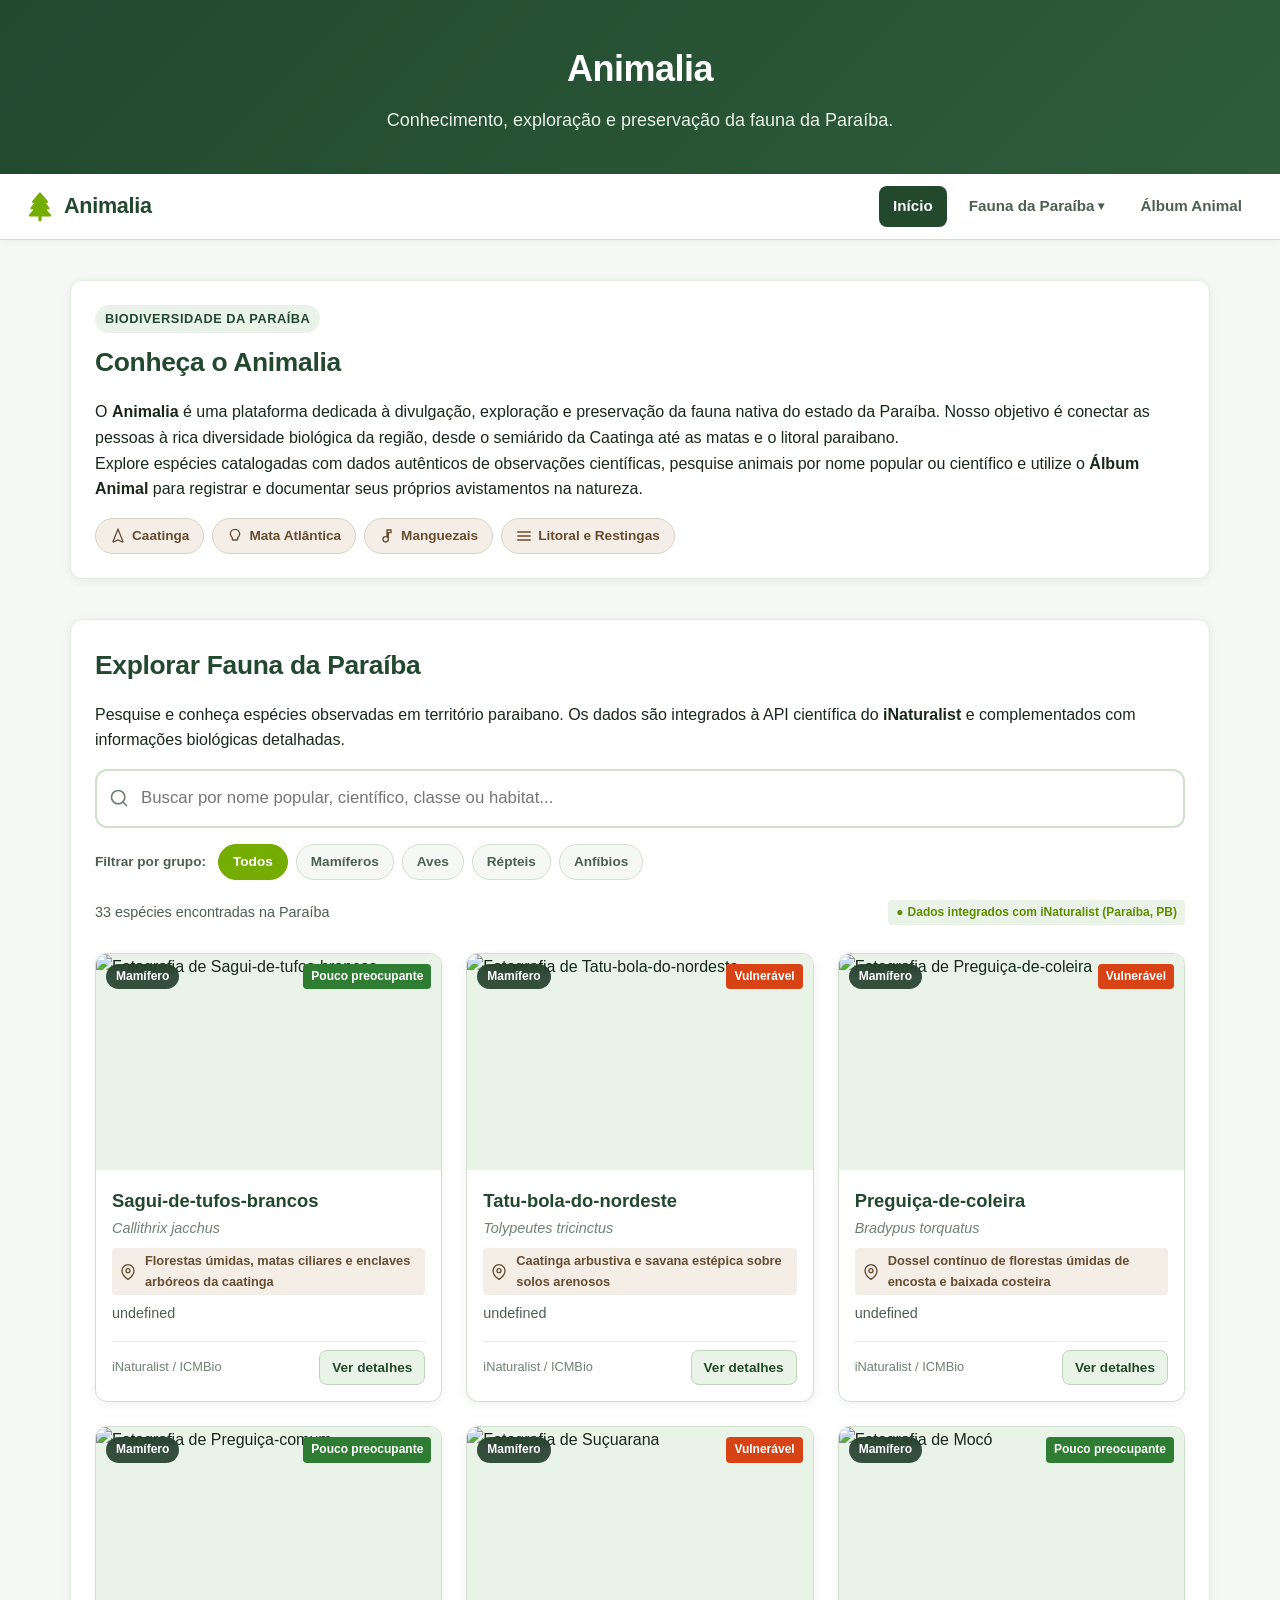
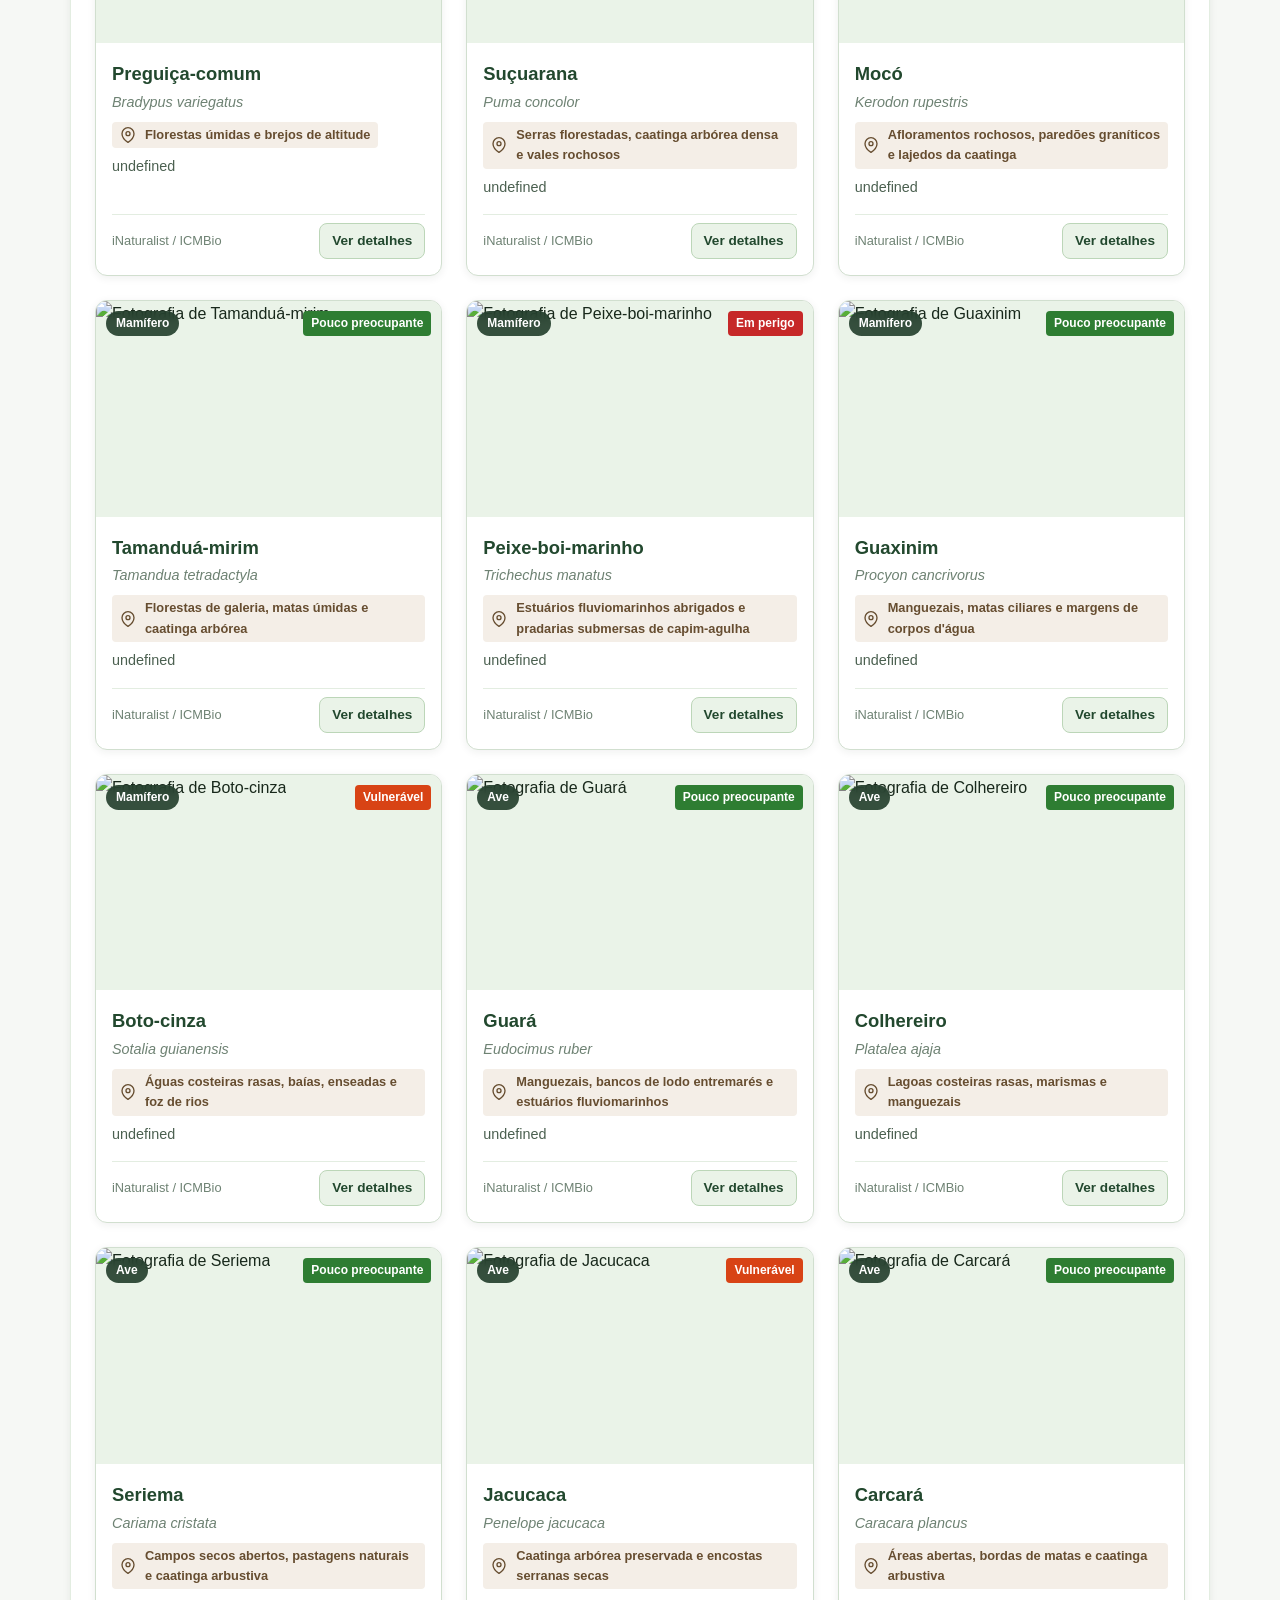
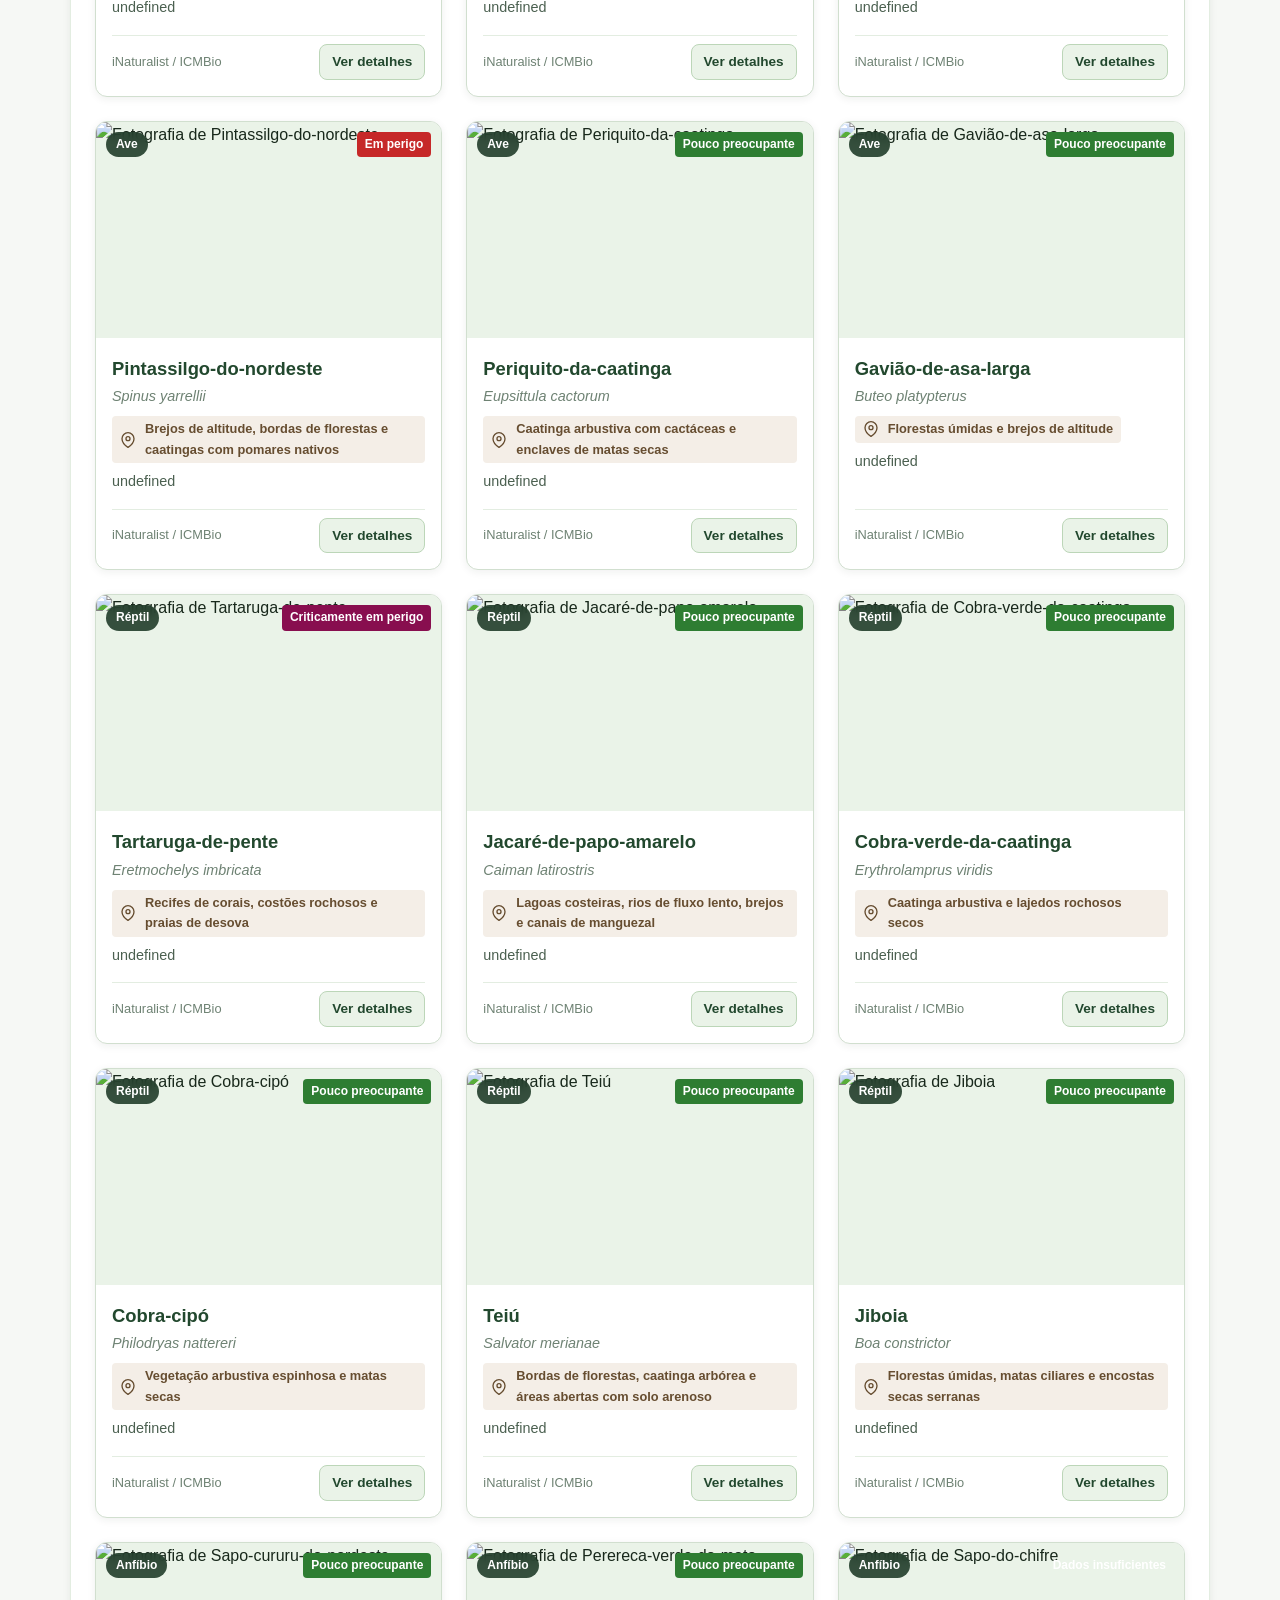
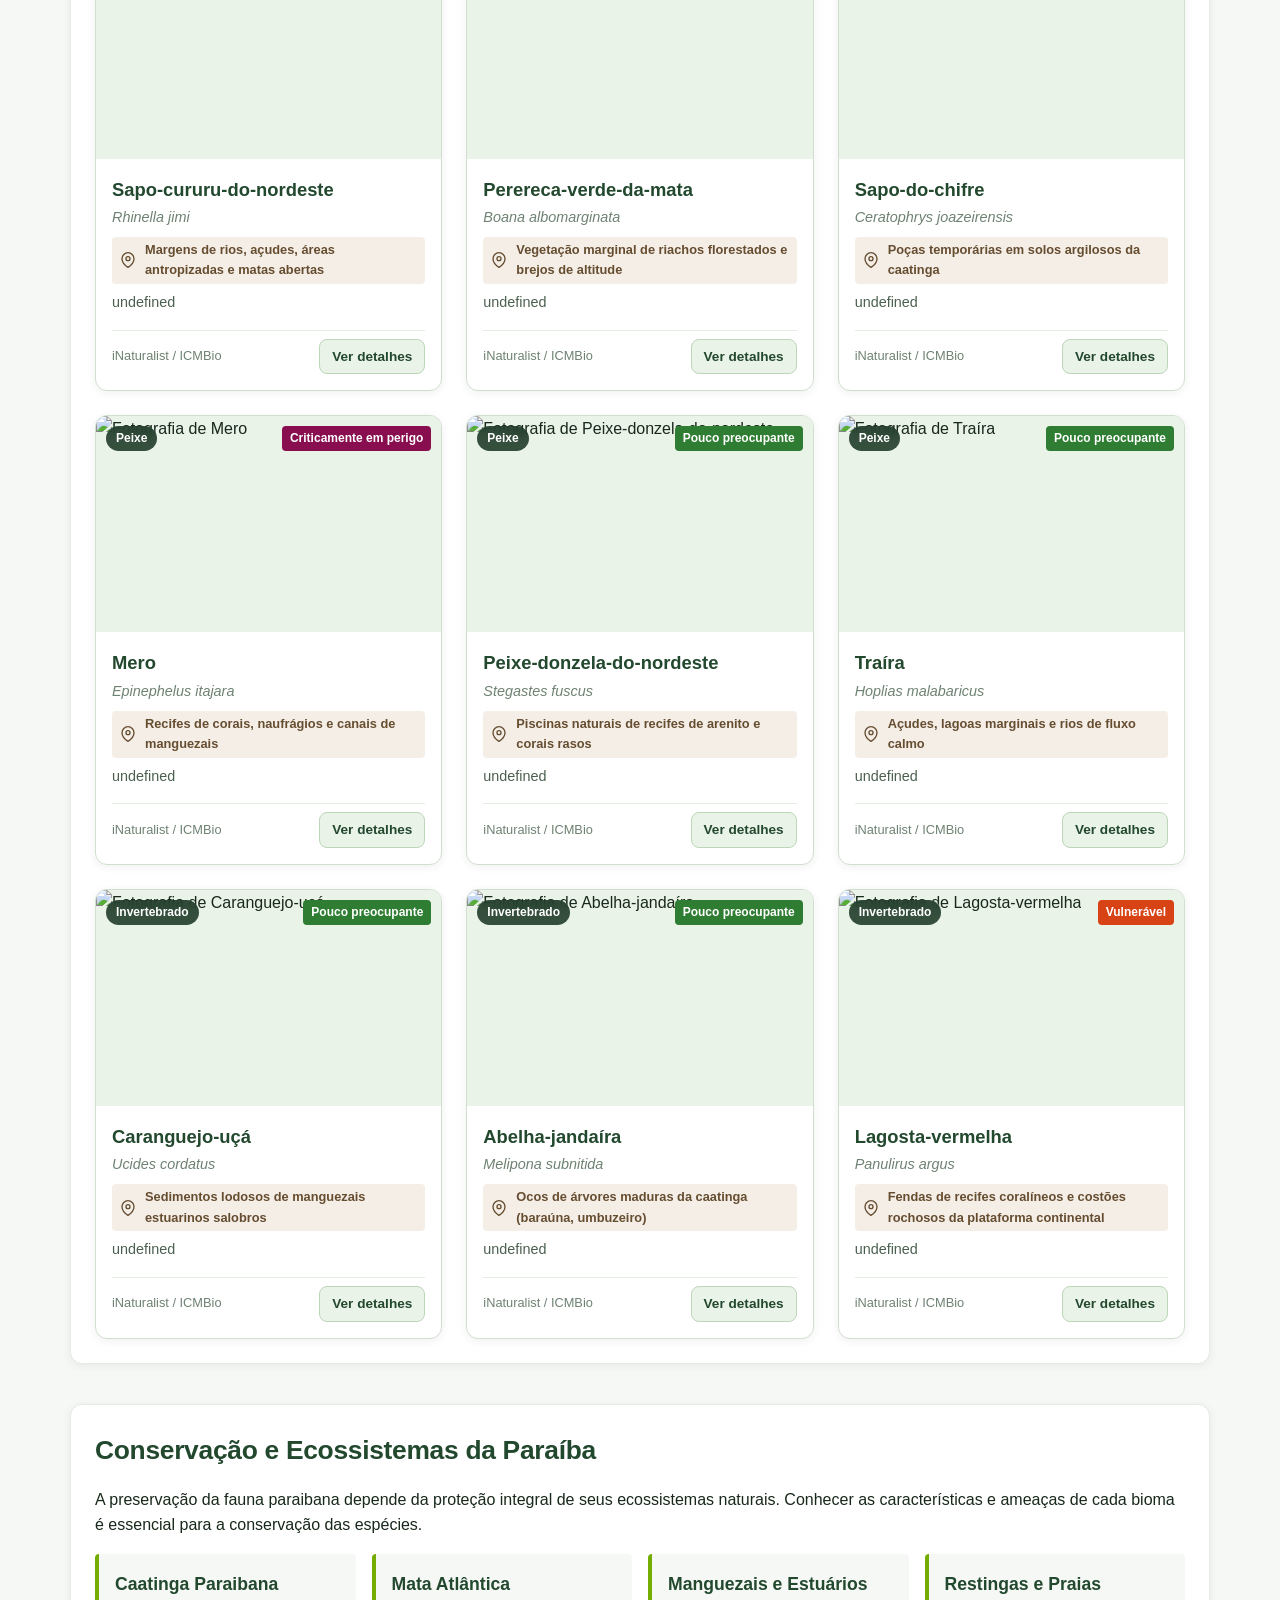
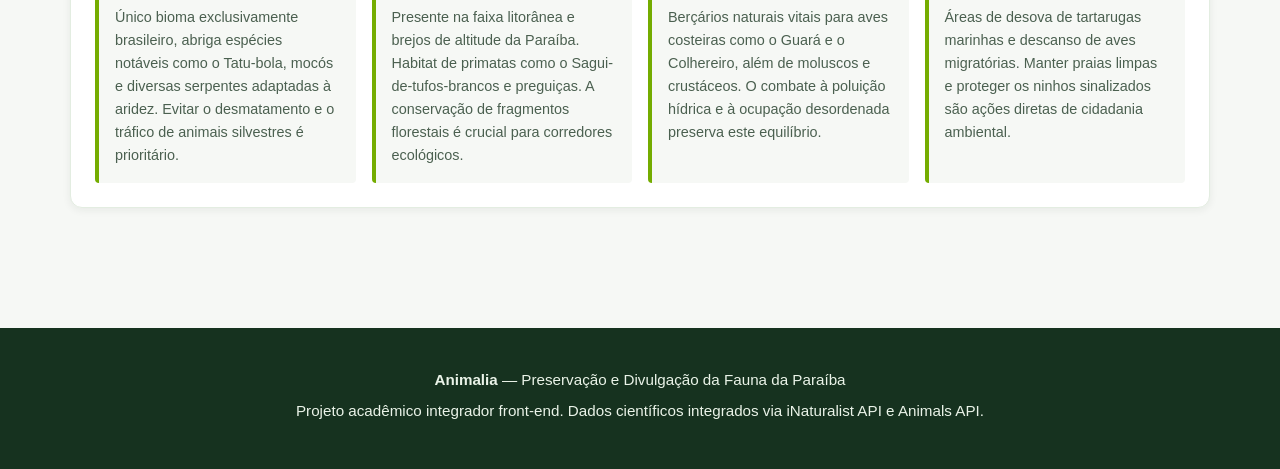
==== commit 2e5d7817: "Merge pull request #13 from Arthurznx/feature/remocao-emojis Remoção dos emoji e reestruturação da p" ====
--- a/index.html
+++ b/index.html
@@ -76,10 +76,7 @@
                         <a href="#fauna">Explorar espécies</a>
                     </li>
                     <li>
-                        <a href="#biomas">Biomas e habitats</a>
-                    </li>
-                    <li>
-                        <a href="#conservacao">Categorias de conservação</a>
+                        <a href="#conservacao">Conservação e biomas</a>
                     </li>
                 </ul>
             </li>
@@ -107,6 +104,25 @@
                 <p>
                     Explore espécies catalogadas com dados autênticos de observações científicas, pesquise animais por nome popular ou científico e utilize o <strong>Álbum Animal</strong> para registrar e documentar seus próprios avistamentos na natureza.
                 </p>
+
+                <div class="pilulas-biomas" aria-label="Biomas e ecossistemas representados">
+                    <span class="pilula-bioma">
+                        <svg class="icone-bioma" viewBox="0 0 24 24" fill="none" stroke="currentColor" stroke-width="2" aria-hidden="true"><path d="M12 2L4.5 20.29l.71.71L12 18l6.79 3 .71-.71z"/></svg>
+                        Caatinga
+                    </span>
+                    <span class="pilula-bioma">
+                        <svg class="icone-bioma" viewBox="0 0 24 24" fill="none" stroke="currentColor" stroke-width="2" aria-hidden="true"><path d="M12 2C8.13 2 5 5.13 5 9c0 2.38 1.19 4.47 3 5.74V17c0 .55.45 1 1 1h6c.55 0 1-.45 1-1v-2.26c1.81-1.27 3-3.36 3-5.74 0-3.87-3.13-7-7-7z"/></svg>
+                        Mata Atlântica
+                    </span>
+                    <span class="pilula-bioma">
+                        <svg class="icone-bioma" viewBox="0 0 24 24" fill="none" stroke="currentColor" stroke-width="2" aria-hidden="true"><path d="M12 3v10.55c-.59-.34-1.27-.55-2-.55-2.21 0-4 1.79-4 4s1.79 4 4 4 4-1.79 4-4V7h4V3h-6z"/></svg>
+                        Manguezais
+                    </span>
+                    <span class="pilula-bioma">
+                        <svg class="icone-bioma" viewBox="0 0 24 24" fill="none" stroke="currentColor" stroke-width="2" aria-hidden="true"><path d="M2 12h20M2 18h20M2 6h20"/></svg>
+                        Litoral e Restingas
+                    </span>
+                </div>
             </div>
         </section>
 
@@ -134,11 +150,11 @@
                         autocomplete="off"
                     >
                     <button type="button" id="btn-limpar-busca" class="botao-limpar-busca" aria-label="Limpar campo de pesquisa" hidden>
-                        <svg viewBox="0 0 24 24" fill="none" stroke="currentColor" stroke-width="2" stroke-linecap="round" stroke-linejoin="round" class="icone-acao" aria-hidden="true"><line x1="18" y1="6" x2="6" y2="18"></line><line x1="6" y1="6" x2="18" y2="18"></line></svg>
+                        ✕
                     </button>
                 </div>
 
-                <!-- Filtros rápidos por classe/grupo taxonômico da fauna -->
+                <!-- Filtros rápidos por classe/grupo taxonômico -->
                 <div class="filtros-categorias" role="group" aria-label="Filtrar por grupo de animal">
                     <span class="filtro-rotulo">Filtrar por grupo:</span>
                     <button type="button" class="btn-filtro ativo" data-filtro="todos">Todos</button>
@@ -146,8 +162,6 @@
                     <button type="button" class="btn-filtro" data-filtro="aves">Aves</button>
                     <button type="button" class="btn-filtro" data-filtro="repteis">Répteis</button>
                     <button type="button" class="btn-filtro" data-filtro="anfibios">Anfíbios</button>
-                    <button type="button" class="btn-filtro" data-filtro="peixes">Peixes</button>
-                    <button type="button" class="btn-filtro" data-filtro="invertebrados">Invertebrados</button>
                 </div>
 
                 <!-- Resumo dinâmico e identificação da fonte de dados -->
@@ -167,131 +181,44 @@
                     <p>Consultando dados da fauna paraibana no iNaturalist...</p>
                 </div>
             </div>
-
-            <!-- Controles de Carregamento e Paginação da Fauna -->
-            <div class="acoes-catalogo-container">
-                <button type="button" id="btn-carregar-mais" class="btn-secundario btn-carregar-fauna">
-                    <svg viewBox="0 0 24 24" fill="none" stroke="currentColor" stroke-width="2" class="icone-btn" aria-hidden="true">
-                        <polyline points="7 13 12 18 17 13"></polyline>
-                        <polyline points="7 6 12 11 17 6"></polyline>
-                    </svg>
-                    Carregar mais espécies da Paraíba
-                </button>
-            </div>
         </section>
 
-        <!-- Seção de Biomas e Habitats da Paraíba -->
-        <section id="biomas">
-            <h2>Biomas e Habitats da Paraíba</h2>
+        <!-- Seção de Conservação e Biomas -->
+        <section id="conservacao">
+            <h2>Conservação e Ecossistemas da Paraíba</h2>
 
             <p>
-                A biogeografia da Paraíba é marcada por dois domínios macroecológicos oficiais reconhecidos pelo Ministério do Meio Ambiente e IBGE: o <strong>Bioma Caatinga</strong>, que recobre a maior parte do estado no interior semiárido, e o <strong>Bioma Mata Atlântica</strong>, situado na porção leste litorânea e em enclaves serranos úmidos (brejos de altitude). Conhecer a diferença entre <em>bioma</em> (classificação fitogeográfica regional) e <em>habitat</em> (ambiente ecológico específico onde o animal reside) é indispensável para a conservação.
+                A preservação da fauna paraibana depende da proteção integral de seus ecossistemas naturais. Conhecer as características e ameaças de cada bioma é essencial para a conservação das espécies.
             </p>
 
-            <div class="grid-biomas">
-                <article class="card-bioma caatinga">
-                    <div class="card-bioma-cabecalho">
-                        <span class="card-bioma-tipo">Bioma Continental Semiárido</span>
-                        <h3>Caatinga</h3>
-                        <span class="card-bioma-extensao">Ocupa aproximadamente 92% do território paraibano (Sertão, Cariri, Curimataú e Agreste)</span>
-                    </div>
-                    <p class="card-bioma-descricao">
-                        Único bioma exclusivamente brasileiro. Caracteriza-se por clima semiárido, índices pluviométricos baixos e concentrados, vegetação xerófila e caducifólia com espinhos e suculência (cactáceas e bromélias), além de solos rasos e pedregosos. A fauna desenvolveu adaptações evolutivas extremas para estivação, hábitos noturnos e aproveitamento eficiente de água.
-                    </p>
-                    <ul class="bioma-topicos">
-                        <li><strong>Vegetação Predominante:</strong> Arbustiva e arbórea espinhosa, juazeiro, umbuzeiro, baraúna, mandacaru e xique-xique.</li>
-                        <li><strong>Relação com a Fauna:</strong> Alto endemismo de répteis, anfíbios anuros adaptados à seca e mamíferos de pequeno e médio porte.</li>
-                        <li><strong>Espécies Emblemáticas:</strong> Tatu-bola-do-nordeste, Mocó, Seriema, Cascavel-de-quatro-ventas e Sapo-cururu-do-nordeste.</li>
-                    </ul>
-                    <div class="bioma-habitats-lista">
-                        <div class="bioma-habitats-titulo">Habitats Específicos Integrados:</div>
-                        <div class="bioma-habitats-chips">
-                            <span class="chip-habitat">Caatinga arbustiva</span>
-                            <span class="chip-habitat">Caatinga arbórea</span>
-                            <span class="chip-habitat">Afloramentos rochosos e lajedos</span>
-                            <span class="chip-habitat">Matas ciliares intermitentes</span>
-                        </div>
-                    </div>
-                </article>
-
-                <article class="card-bioma mata-atlantica">
-                    <div class="card-bioma-cabecalho">
-                        <span class="card-bioma-tipo">Bioma Costeiro e Florestal Tropical</span>
-                        <h3>Mata Atlântica</h3>
-                        <span class="card-bioma-extensao">Ocupa a faixa costeira oriental (Litoral e Zona da Mata) e os Brejos de Altitude do interior</span>
-                    </div>
-                    <p class="card-bioma-descricao">
-                        Floresta tropical densa e perenifólia sob influência de massas de ar oceânicas úmidas. Apresenta alta pluviosidade, solo rico em serrapilheira e dossel contínuo com múltiplos estratos de árvores centenárias, epífitas e lianas. Inclui também os ecossistemas associados da zona costeira (manguezais estuarinos e restingas).
-                    </p>
-                    <ul class="bioma-topicos">
-                        <li><strong>Vegetação Predominante:</strong> Floresta ombrófila densa, sucupira, pau-pombo, ipês, mangues vermelho/preto e vegetação fixadora de dunas.</li>
-                        <li><strong>Relação com a Fauna:</strong> Berçário crucial de primatas ameaçados, aves florestais e limícolas, tartarugas marinhas e anfíbios arborícolas.</li>
-                        <li><strong>Espécies Emblemáticas:</strong> Sagui-de-tufos-brancos, Preguiça-de-coleira, Guará, Tartaruga-de-pente e Jacaré-de-papo-amarelo.</li>
-                    </ul>
-                    <div class="bioma-habitats-lista">
-                        <div class="bioma-habitats-titulo">Habitats Específicos Integrados:</div>
-                        <div class="bioma-habitats-chips">
-                            <span class="chip-habitat">Florestas úmidas de encosta</span>
-                            <span class="chip-habitat">Brejos de altitude</span>
-                            <span class="chip-habitat">Manguezais estuarinos</span>
-                            <span class="chip-habitat">Restingas e praias arenosas</span>
-                            <span class="chip-habitat">Recifes de arenito e corais</span>
-                        </div>
-                    </div>
-                </article>
-            </div>
-        </section>
-
-        <!-- Seção de Categorias de Conservação (IUCN / ICMBio) sem siglas na interface -->
-        <section id="conservacao">
-            <h2>Categorias e Estado de Conservação da Fauna</h2>
-
-            <p>
-                O estado de conservação indica a probabilidade de uma espécie continuar sobrevivendo na natureza ou ser extinta a curto e médio prazo. As avaliações apresentadas neste portal fundamentam-se nas diretrizes científicas da <strong>Lista Vermelha da IUCN</strong> (União Internacional para a Conservação da Natureza) e do <strong>ICMBio</strong> (Instituto Chico Mendes de Conservação da Biodiversidade / Livro Vermelho da Fauna Brasileira Ameaçada de Extinção).
-            </p>
-
-            <div class="grid-categorias-conservacao">
-                <article class="card-categoria-conservacao lc">
-                    <h3>Pouco preocupante</h3>
-                    <p>
-                        A espécie foi avaliada e apresenta ampla distribuição geográfica e populações abundantes e estáveis na natureza, sem ameaça imediata de extinção documentada.
-                    </p>
-                </article>
-
-                <article class="card-categoria-conservacao nt">
-                    <h3>Quase ameaçada</h3>
-                    <p>
-                        A espécie não se enquadra atualmente nas categorias de ameaça, mas está próxima de preencher os critérios de vulnerabilidade caso medidas preventivas de proteção do habitat não sejam mantidas.
-                    </p>
-                </article>
-
-                <article class="card-categoria-conservacao vu">
-                    <h3>Vulnerável</h3>
-                    <p>
-                        Enfrenta um risco elevado de extinção na natureza a médio prazo, decorrente de fatores como redução severa do tamanho populacional ou perda contínua de habitat.
-                    </p>
-                </article>
-
-                <article class="card-categoria-conservacao en">
-                    <h3>Em perigo</h3>
-                    <p>
-                        Apresenta risco muito alto de extinção na natureza em um futuro próximo, com acentuado declínio populacional e fragmentação acentuada de suas áreas de ocorrência.
-                    </p>
-                </article>
-
-                <article class="card-categoria-conservacao cr">
-                    <h3>Criticamente em perigo</h3>
-                    <p>
-                        Classificação de maior urgência e gravidade para espécies silvestres, indicando risco extremamente elevado de desaparecimento imediato na natureza.
-                    </p>
-                </article>
-
-                <article class="card-categoria-conservacao dd">
-                    <h3>Dados insuficientes</h3>
-                    <p>
-                        As informações taxonômicas, biológicas ou ecológicas existentes ainda são inadequadas para determinar diretamente o grau de risco de extinção da espécie.
-                    </p>
-                </article>
+            <div class="grid-conservacao">
+                <div class="card-conservacao">
+                    <h3>Caatinga Paraibana</h3>
+                    <p>
+                        Único bioma exclusivamente brasileiro, abriga espécies notáveis como o Tatu-bola, mocós e diversas serpentes adaptadas à aridez. Evitar o desmatamento e o tráfico de animais silvestres é prioritário.
+                    </p>
+                </div>
+
+                <div class="card-conservacao">
+                    <h3>Mata Atlântica</h3>
+                    <p>
+                        Presente na faixa litorânea e brejos de altitude da Paraíba. Habitat de primatas como o Sagui-de-tufos-brancos e preguiças. A conservação de fragmentos florestais é crucial para corredores ecológicos.
+                    </p>
+                </div>
+
+                <div class="card-conservacao">
+                    <h3>Manguezais e Estuários</h3>
+                    <p>
+                        Berçários naturais vitais para aves costeiras como o Guará e o Colhereiro, além de moluscos e crustáceos. O combate à poluição hídrica e à ocupação desordenada preserva este equilíbrio.
+                    </p>
+                </div>
+
+                <div class="card-conservacao">
+                    <h3>Restingas e Praias</h3>
+                    <p>
+                        Áreas de desova de tartarugas marinhas e descanso de aves migratórias. Manter praias limpas e proteger os ninhos sinalizados são ações diretas de cidadania ambiental.
+                    </p>
+                </div>
             </div>
         </section>
 
@@ -300,17 +227,12 @@
     <!-- Modal de Detalhes Científicos e Biológicos do Animal -->
     <div id="modal-detalhes-animal" class="modal-overlay" role="dialog" aria-modal="true" aria-labelledby="modal-titulo" aria-hidden="true">
         <div class="modal-conteudo">
-            <button type="button" class="modal-fechar" id="modal-btn-fechar" aria-label="Fechar detalhes do animal">
-                <svg viewBox="0 0 24 24" fill="none" stroke="currentColor" stroke-width="2" stroke-linecap="round" stroke-linejoin="round" class="icone-fechar" aria-hidden="true"><line x1="18" y1="6" x2="6" y2="18"></line><line x1="6" y1="6" x2="18" y2="18"></line></svg>
-            </button>
+            <button type="button" class="modal-fechar" id="modal-btn-fechar" aria-label="Fechar detalhes do animal">✕</button>
 
             <h3 id="modal-titulo">Detalhes da Espécie</h3>
             <p id="modal-especie" class="card-animal-especie"></p>
 
-            <div class="modal-foto-bloco">
-                <img id="modal-foto" class="modal-detalhes-foto" src="" alt="" loading="lazy">
-                <p id="modal-foto-credito" class="modal-foto-credito"></p>
-            </div>
+            <img id="modal-foto" class="modal-detalhes-foto" src="" alt="" loading="lazy">
 
             <table class="modal-tabela-info">
                 <tbody>
@@ -327,27 +249,25 @@
                         <td id="modal-grupo"></td>
                     </tr>
                     <tr>
-                        <th scope="row">Bioma na Paraíba</th>
-                        <td id="modal-bioma"></td>
-                    </tr>
-                    <tr>
-                        <th scope="row">Habitat Natural</th>
+                        <th scope="row">Habitat / Bioma</th>
                         <td id="modal-habitat"></td>
-                    </tr>
-                    <tr>
-                        <th scope="row">Local da Observação</th>
-                        <td id="modal-local"></td>
-                    </tr>
-                    <tr>
-                        <th scope="row">Data do Registro de Campo</th>
-                        <td id="modal-data-observacao"></td>
                     </tr>
                     <tr>
                         <th scope="row">Estado de Conservação</th>
                         <td id="modal-conservacao"></td>
                     </tr>
+                    <tr>
+                        <th scope="row">Local de Observação</th>
+                        <td id="modal-local"></td>
+                    </tr>
                 </tbody>
             </table>
+
+            <div class="secao-ninjas-extra" id="modal-info-complementar">
+                <h4>Informações Biológicas Complementares</h4>
+                <p id="modal-descricao-complementar"></p>
+                <p id="modal-dieta"></p>
+            </div>
         </div>
     </div>
 
--- a/css/style.css
+++ b/css/style.css
@@ -512,10 +512,6 @@
 .badge-conservacao.vu { background-color: var(--cor-status-vu); }
 .badge-conservacao.en { background-color: var(--cor-status-en); }
 .badge-conservacao.cr { background-color: var(--cor-status-cr); }
-.badge-conservacao.dd { background-color: var(--cor-texto-suave); }
-.badge-conservacao.ne { background-color: var(--cor-borda-escura); }
-.badge-conservacao.ew { background-color: #3e2723; }
-.badge-conservacao.ex { background-color: #212121; }
 
 .card-animal-conteudo {
     padding: var(--espaco-medio);
@@ -538,48 +534,26 @@
     margin-bottom: var(--espaco-pequeno);
 }
 
-.card-animal-metadados-ecologicos {
-    display: flex;
-    flex-direction: column;
-    gap: 6px;
-    margin-top: 4px;
-    margin-bottom: var(--espaco-medio);
-    flex-grow: 1;
-}
-
-.tag-bioma-card {
-    display: inline-flex;
-    align-items: center;
-    gap: 5px;
-    padding: 3px 8px;
-    background-color: var(--cor-destaque-suave);
-    color: var(--cor-primaria);
-    border: 1px solid var(--cor-destaque-borda);
-    border-radius: var(--raio-pequeno);
-    font-size: 0.78rem;
-    font-weight: 600;
-    align-self: flex-start;
-}
-
 .card-animal-habitat {
     display: inline-flex;
     align-items: center;
-    gap: 5px;
+    gap: 4px;
     padding: 3px 8px;
     background-color: var(--cor-terrosa-clara);
     color: var(--cor-terrosa-escura);
-    border: 1px solid rgba(138, 86, 44, 0.2);
     border-radius: var(--raio-pequeno);
-    font-size: 0.78rem;
-    font-weight: 500;
-    line-height: 1.3;
+    font-size: 0.8rem;
+    font-weight: 600;
+    margin-bottom: var(--espaco-pequeno);
     align-self: flex-start;
 }
 
-.icone-ecologico {
-    width: 14px;
-    height: 14px;
-    flex-shrink: 0;
+.card-animal-descricao {
+    font-size: 0.9rem;
+    color: var(--cor-texto-secundario);
+    line-height: 1.5;
+    margin-bottom: var(--espaco-medio);
+    flex-grow: 1;
 }
 
 .card-animal-rodape {
@@ -659,222 +633,32 @@
     cursor: pointer;
 }
 
-.acoes-catalogo-container {
-    display: flex;
-    justify-content: center;
-    margin-top: var(--espaco-grande);
-    padding: var(--espaco-medio) 0;
-}
-
-.btn-carregar-fauna {
-    display: inline-flex;
-    align-items: center;
-    gap: 8px;
-    padding: 12px 24px;
-    font-size: 0.95rem;
-    font-weight: 700;
-    cursor: pointer;
-    border-radius: var(--raio);
-    transition: all var(--transicao-rapida);
-}
-
-.modal-foto-bloco {
-    margin-bottom: var(--espaco-medio);
-}
-
-.modal-foto-credito {
-    font-size: 0.78rem;
-    color: var(--cor-texto-suave);
-    margin-top: 4px;
-    font-style: italic;
-}
-
-.card-animal-campo {
-    display: flex;
-    align-items: center;
-    gap: 6px;
-    font-size: 0.8rem;
-    color: var(--cor-texto-suave);
-    margin-bottom: 6px;
-}
-
-.card-animal-campo svg {
-    width: 14px;
-    height: 14px;
-    flex-shrink: 0;
-}
-
-.icone-fechar,
-.icone-acao {
-    width: 16px;
-    height: 16px;
-    stroke: currentColor;
-    stroke-width: 2.5;
-}
-
-/* ==========================================================================
-   Seções Biomas e Conservação Científica
-   ========================================================================== */
-.grid-biomas {
-    display: grid;
-    grid-template-columns: repeat(auto-fit, minmax(320px, 1fr));
-    gap: var(--espaco-grande);
-    margin-top: var(--espaco-grande);
-}
-
-.card-bioma {
-    display: flex;
-    flex-direction: column;
-    padding: var(--espaco-grande);
-    background-color: var(--cor-superficie);
-    border: 1px solid var(--cor-borda);
-    border-radius: var(--raio-medio);
-    box-shadow: var(--sombra-card);
-    transition: transform var(--transicao-rapida), box-shadow var(--transicao-rapida);
-}
-
-.card-bioma:hover {
-    transform: translateY(-3px);
-    box-shadow: var(--sombra-hover);
-}
-
-.card-bioma.caatinga {
-    border-top: 5px solid var(--cor-terrosa);
-}
-
-.card-bioma.mata-atlantica {
-    border-top: 5px solid var(--cor-primaria);
-}
-
-.card-bioma-cabecalho {
-    margin-bottom: var(--espaco-medio);
-}
-
-.card-bioma-tipo {
-    display: inline-block;
-    padding: 3px 8px;
-    font-size: 0.75rem;
-    font-weight: 700;
-    text-transform: uppercase;
-    letter-spacing: 0.5px;
-    border-radius: var(--raio-pequeno);
-    background-color: var(--cor-destaque-suave);
-    color: var(--cor-primaria);
-    margin-bottom: 6px;
-}
-
-.card-bioma h3 {
-    font-size: 1.4rem;
-    color: var(--cor-primaria);
-    margin-bottom: 4px;
-}
-
-.card-bioma-extensao {
-    font-size: 0.85rem;
-    color: var(--cor-texto-suave);
-    font-weight: 600;
-}
-
-.card-bioma-descricao {
-    font-size: 0.95rem;
-    color: var(--cor-texto-secundario);
-    line-height: 1.6;
-    margin-bottom: var(--espaco-medio);
-}
-
-.bioma-topicos {
-    list-style: none;
-    padding: 0;
-    margin: 0 0 var(--espaco-medio) 0;
-    display: flex;
-    flex-direction: column;
-    gap: 8px;
-    font-size: 0.9rem;
-}
-
-.bioma-topicos li {
-    padding-left: 18px;
-    position: relative;
-    color: var(--cor-texto);
-}
-
-.bioma-topicos li::before {
-    content: "•";
-    position: absolute;
-    left: 0;
-    color: var(--cor-destaque-folha);
-    font-size: 1.2rem;
-    line-height: 1;
-}
-
-.bioma-habitats-lista {
-    margin-top: auto;
-    padding-top: var(--espaco-medio);
-    border-top: 1px solid var(--cor-borda-suave);
-}
-
-.bioma-habitats-titulo {
-    font-size: 0.85rem;
-    font-weight: 700;
-    color: var(--cor-texto-secundario);
-    margin-bottom: 6px;
-    text-transform: uppercase;
-}
-
-.bioma-habitats-chips {
-    display: flex;
-    flex-wrap: wrap;
-    gap: 6px;
-}
-
-.chip-habitat {
-    padding: 3px 10px;
-    background-color: var(--cor-fundo);
-    border: 1px solid var(--cor-borda);
-    border-radius: var(--raio-pilula);
-    font-size: 0.8rem;
-    color: var(--cor-texto-secundario);
-    font-weight: 500;
-}
-
-.grid-categorias-conservacao {
+/* ==========================================================================
+   Seção Conservação
+   ========================================================================== */
+.grid-conservacao {
     display: grid;
     grid-template-columns: repeat(auto-fit, minmax(260px, 1fr));
     gap: var(--espaco-medio);
-    margin-top: var(--espaco-grande);
-}
-
-.card-categoria-conservacao {
+    margin-top: var(--espaco-medio);
+}
+
+.card-conservacao {
     padding: var(--espaco-medio);
-    background-color: var(--cor-superficie);
-    border: 1px solid var(--cor-borda);
-    border-radius: var(--raio);
-    box-shadow: var(--sombra-card);
-    border-left: 5px solid var(--cor-borda);
-    display: flex;
-    flex-direction: column;
-}
-
-.card-categoria-conservacao.lc { border-left-color: var(--cor-status-lc); }
-.card-categoria-conservacao.nt { border-left-color: var(--cor-status-nt); }
-.card-categoria-conservacao.vu { border-left-color: var(--cor-status-vu); }
-.card-categoria-conservacao.en { border-left-color: var(--cor-status-en); }
-.card-categoria-conservacao.cr { border-left-color: var(--cor-status-cr); }
-.card-categoria-conservacao.dd { border-left-color: var(--cor-texto-suave); }
-
-.card-categoria-conservacao h3 {
-    font-size: 1.05rem;
-    color: var(--cor-primaria);
-    margin-bottom: 6px;
-    display: flex;
-    align-items: center;
-    gap: 6px;
-}
-
-.card-categoria-conservacao p {
-    font-size: 0.88rem;
+    background-color: var(--cor-fundo);
+    border-left: 4px solid var(--cor-destaque-folha);
+    border-radius: var(--raio-pequeno);
+}
+
+.card-conservacao h3 {
+    font-size: 1.1rem;
+    color: var(--cor-primaria);
+    margin-bottom: var(--espaco-pequeno);
+}
+
+.card-conservacao p {
+    font-size: 0.9rem;
     color: var(--cor-texto-secundario);
-    line-height: 1.5;
 }
 
 /* ==========================================================================
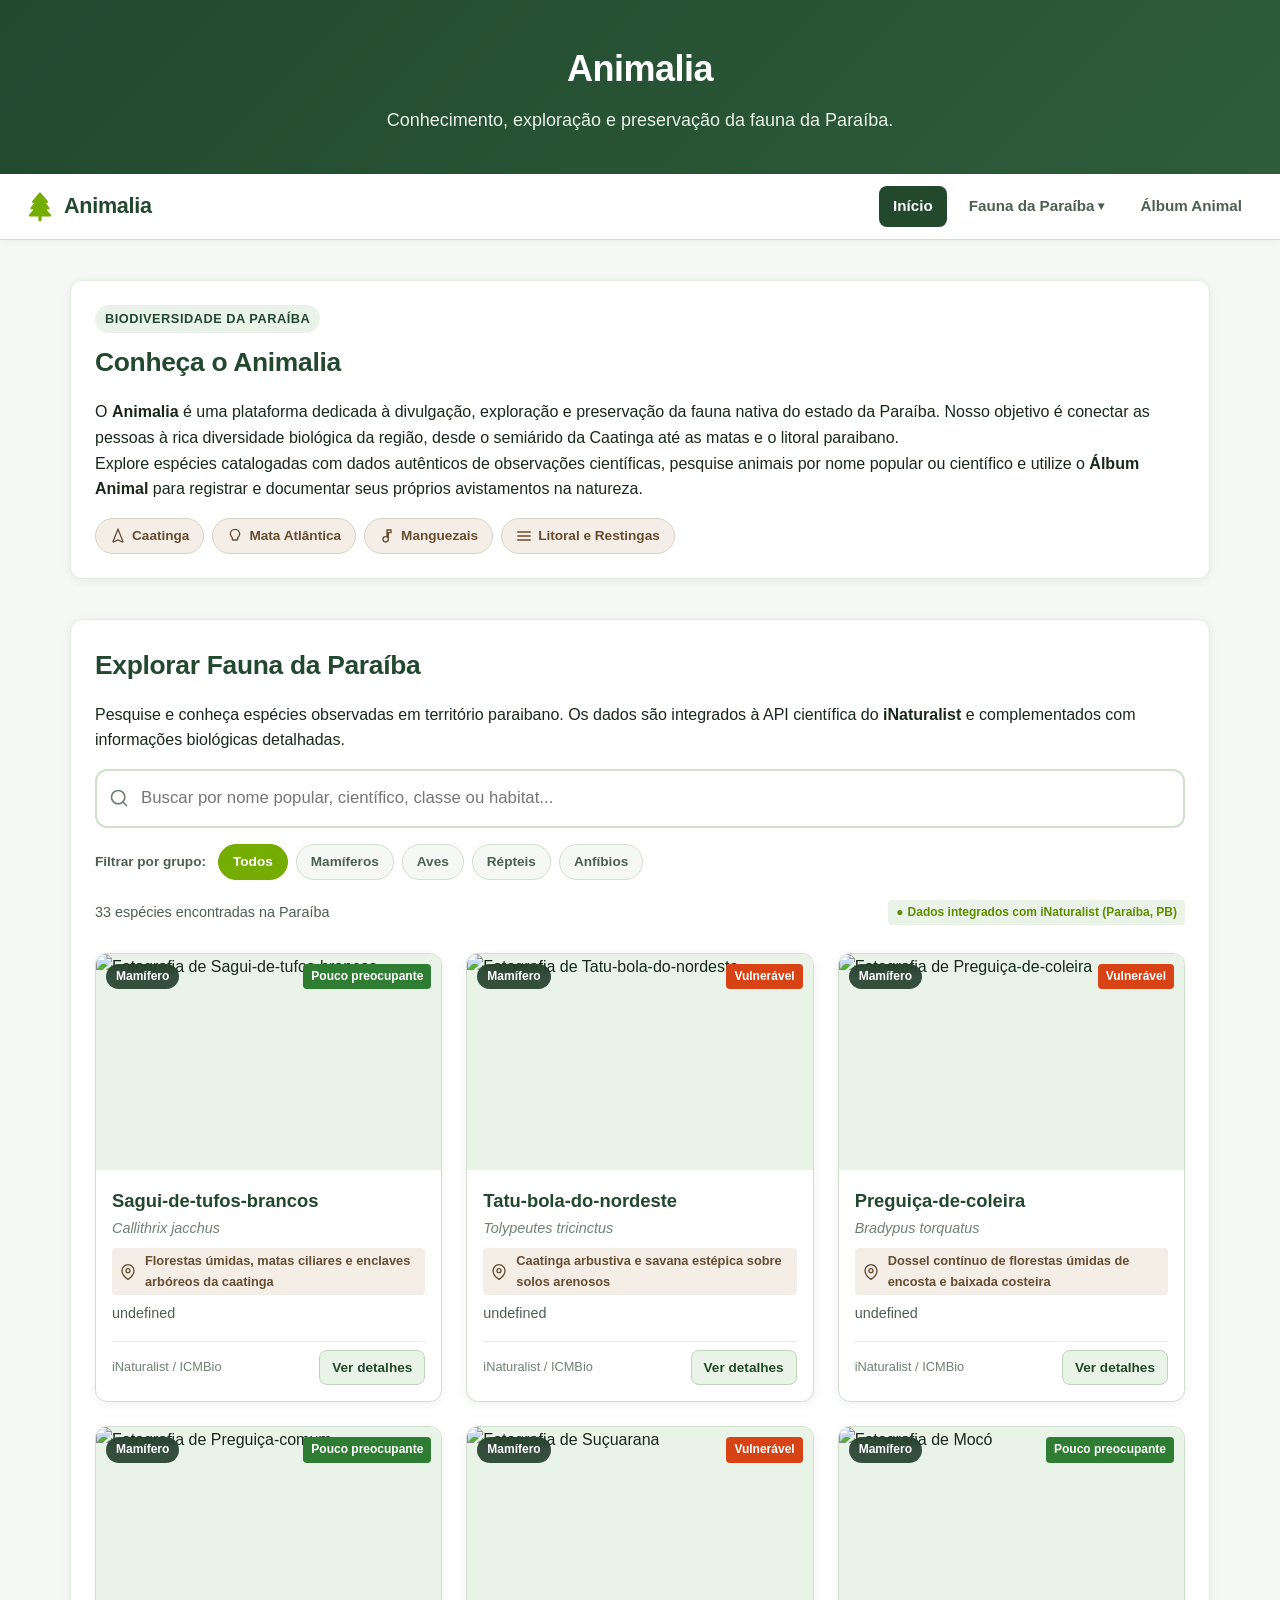
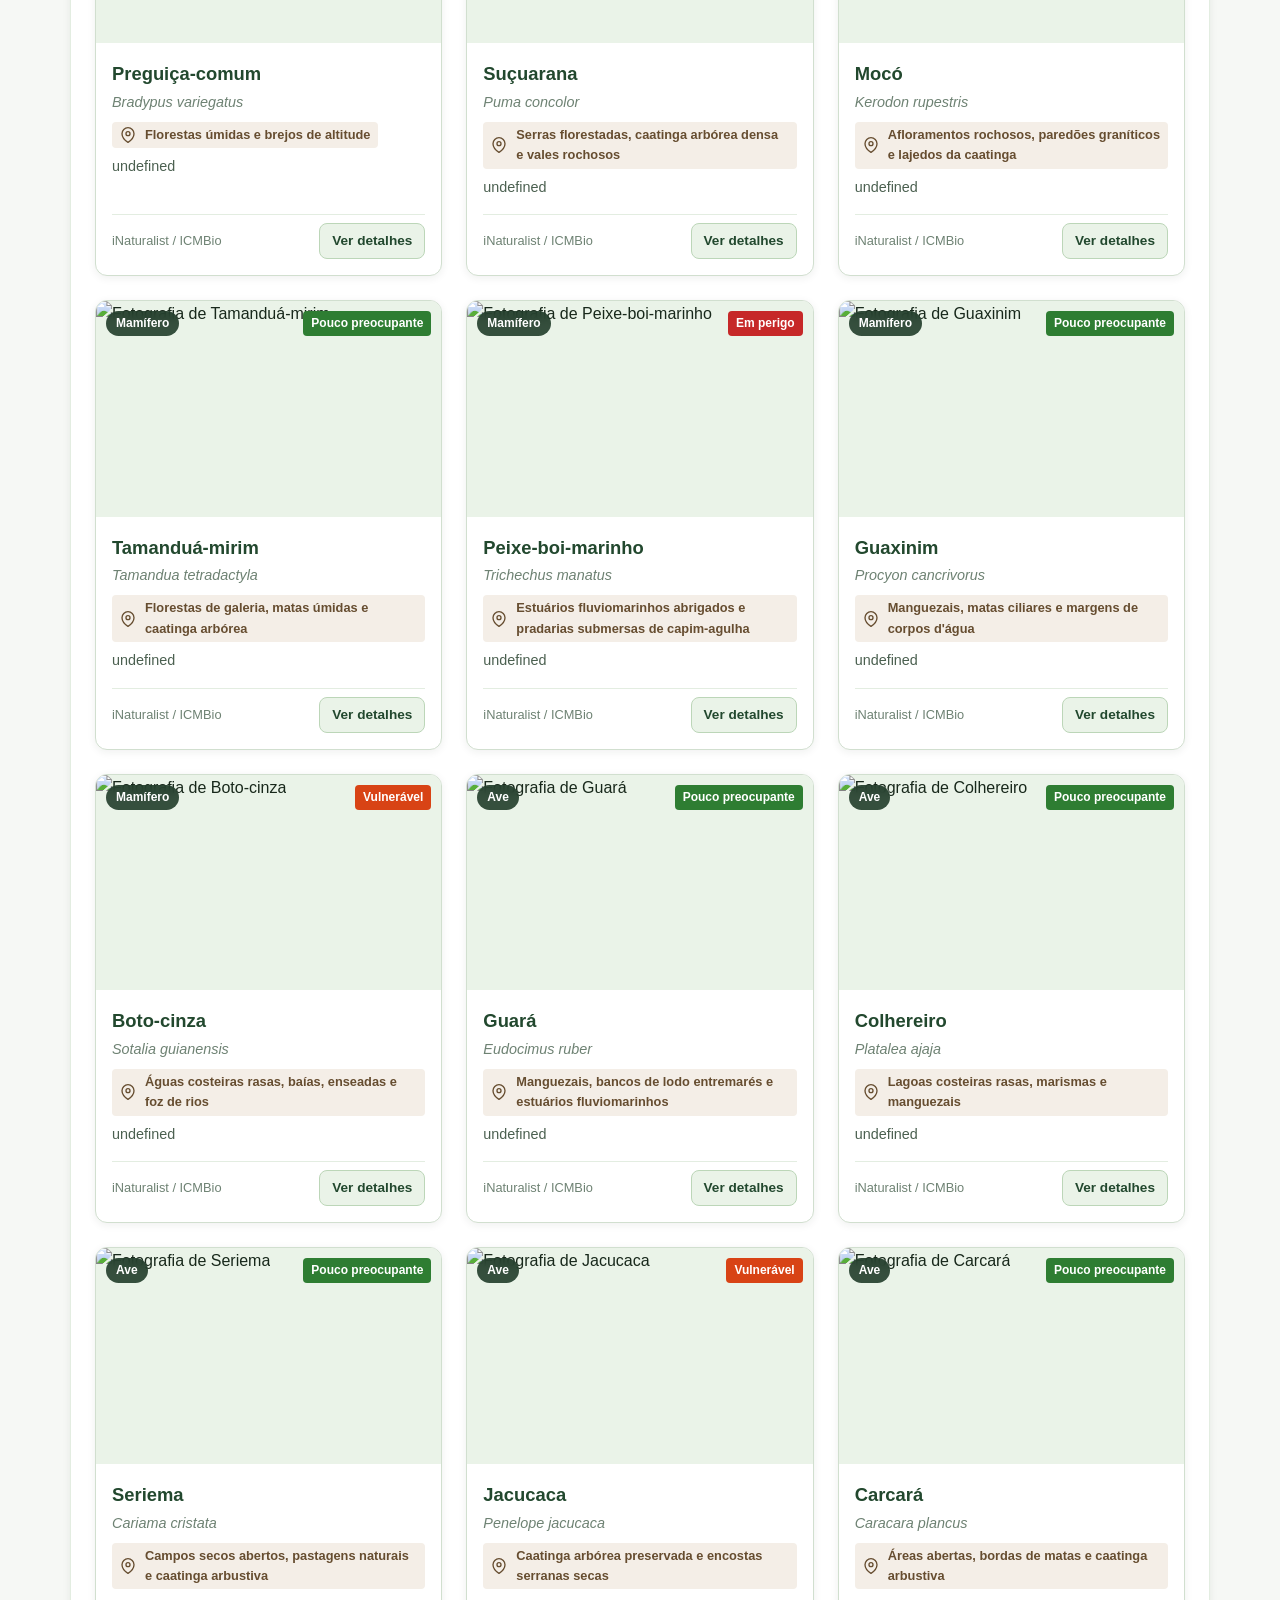
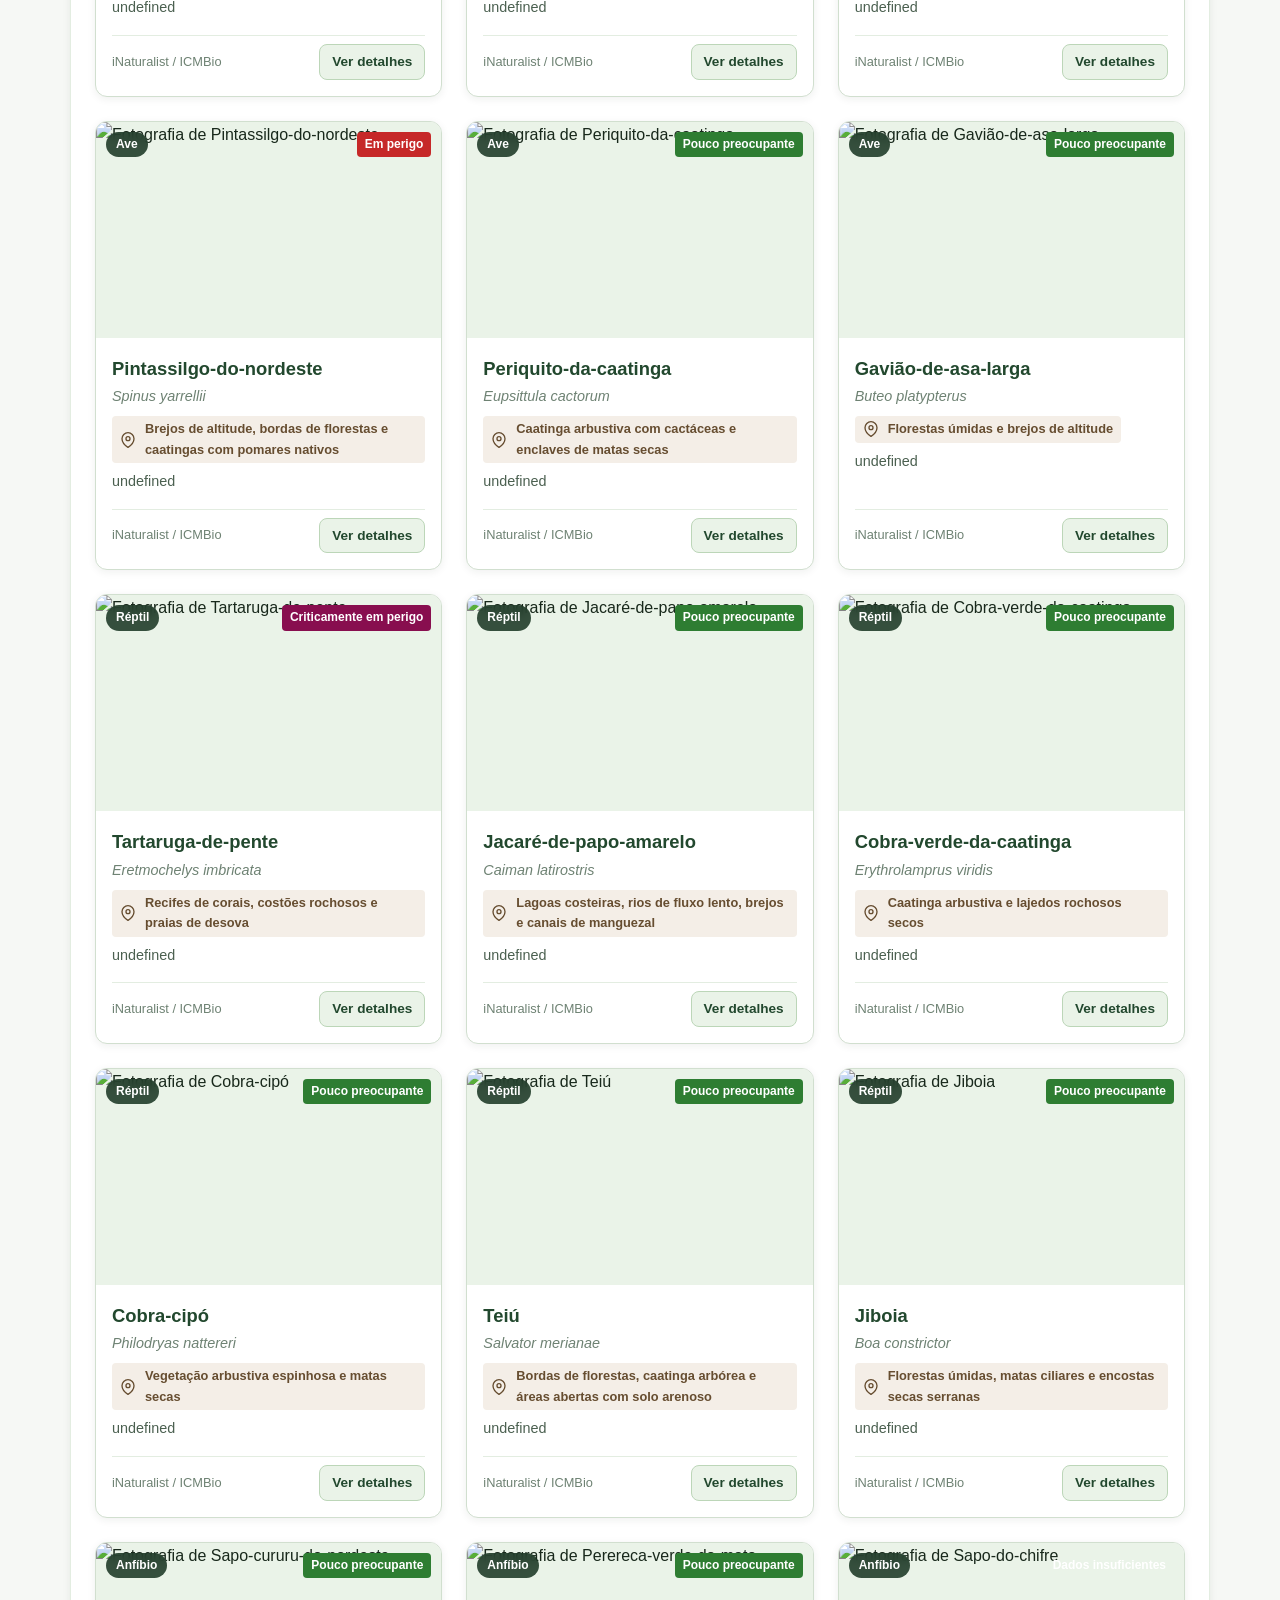
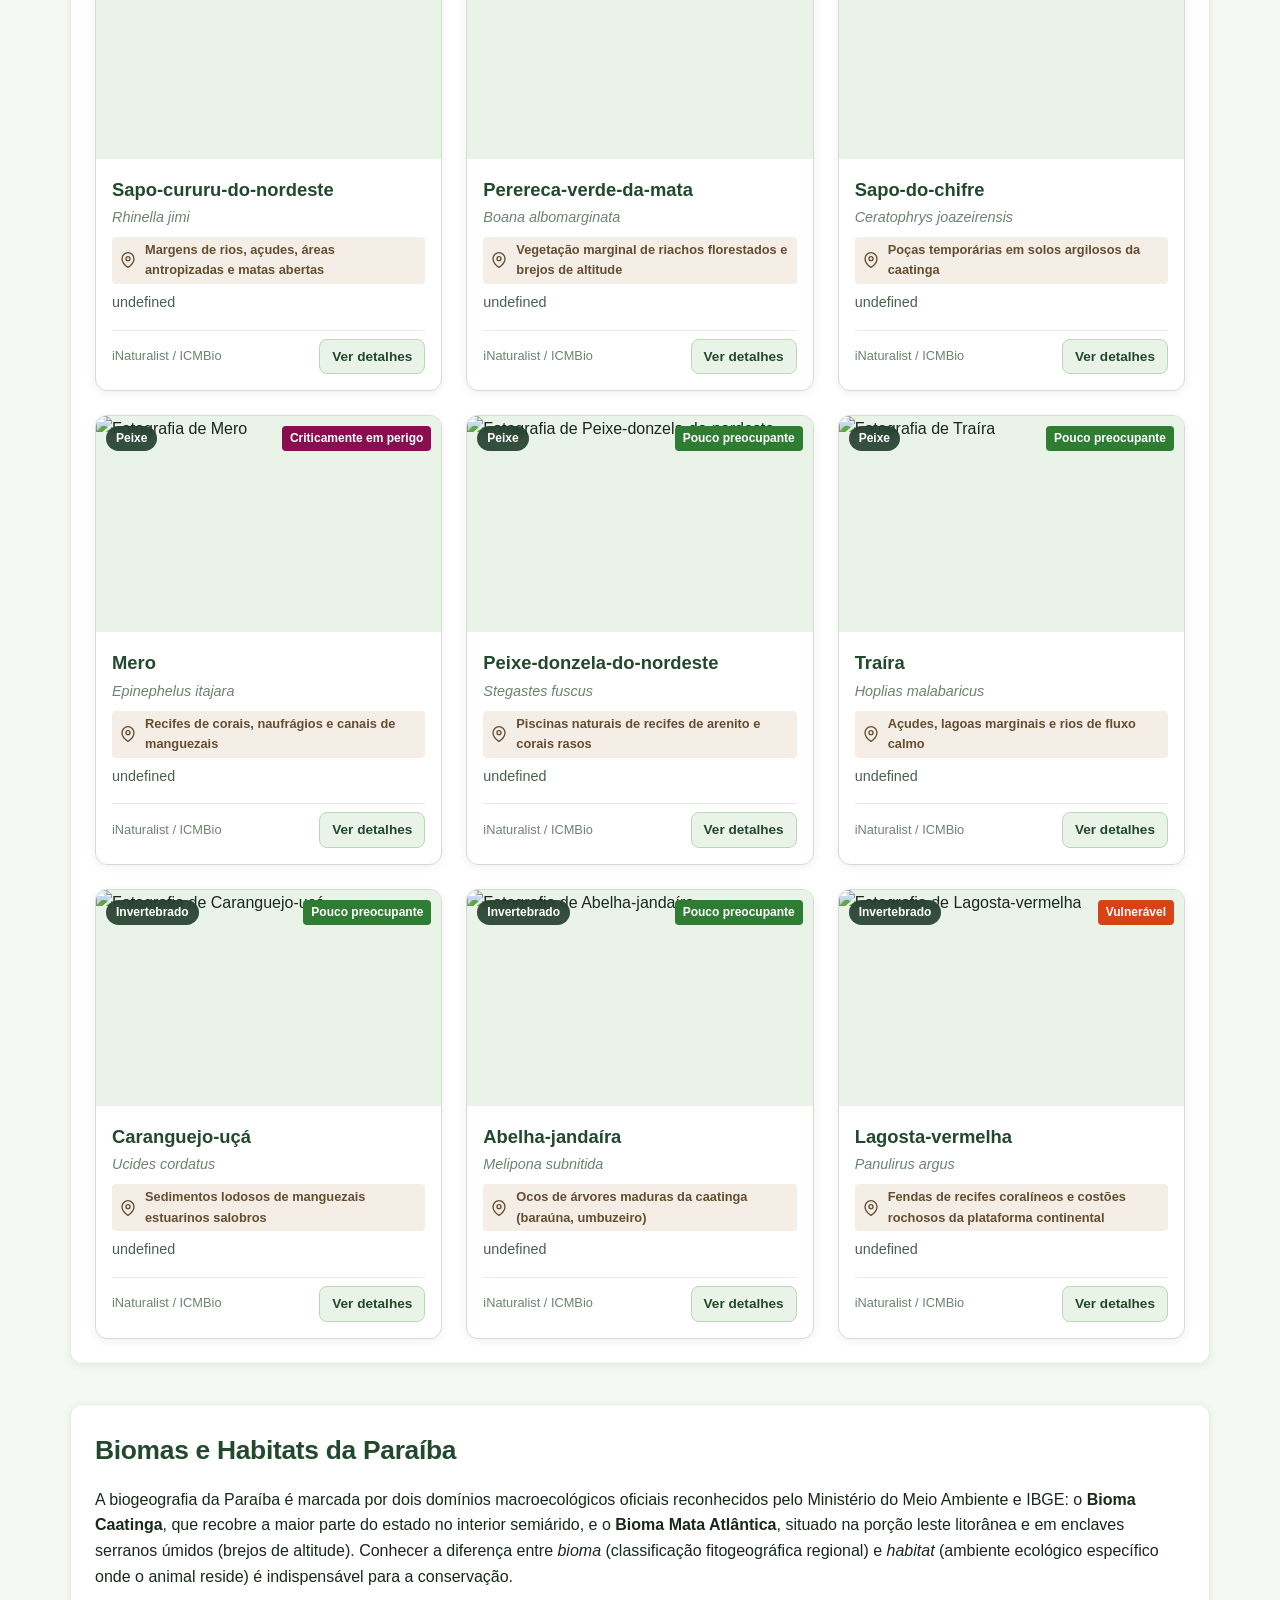
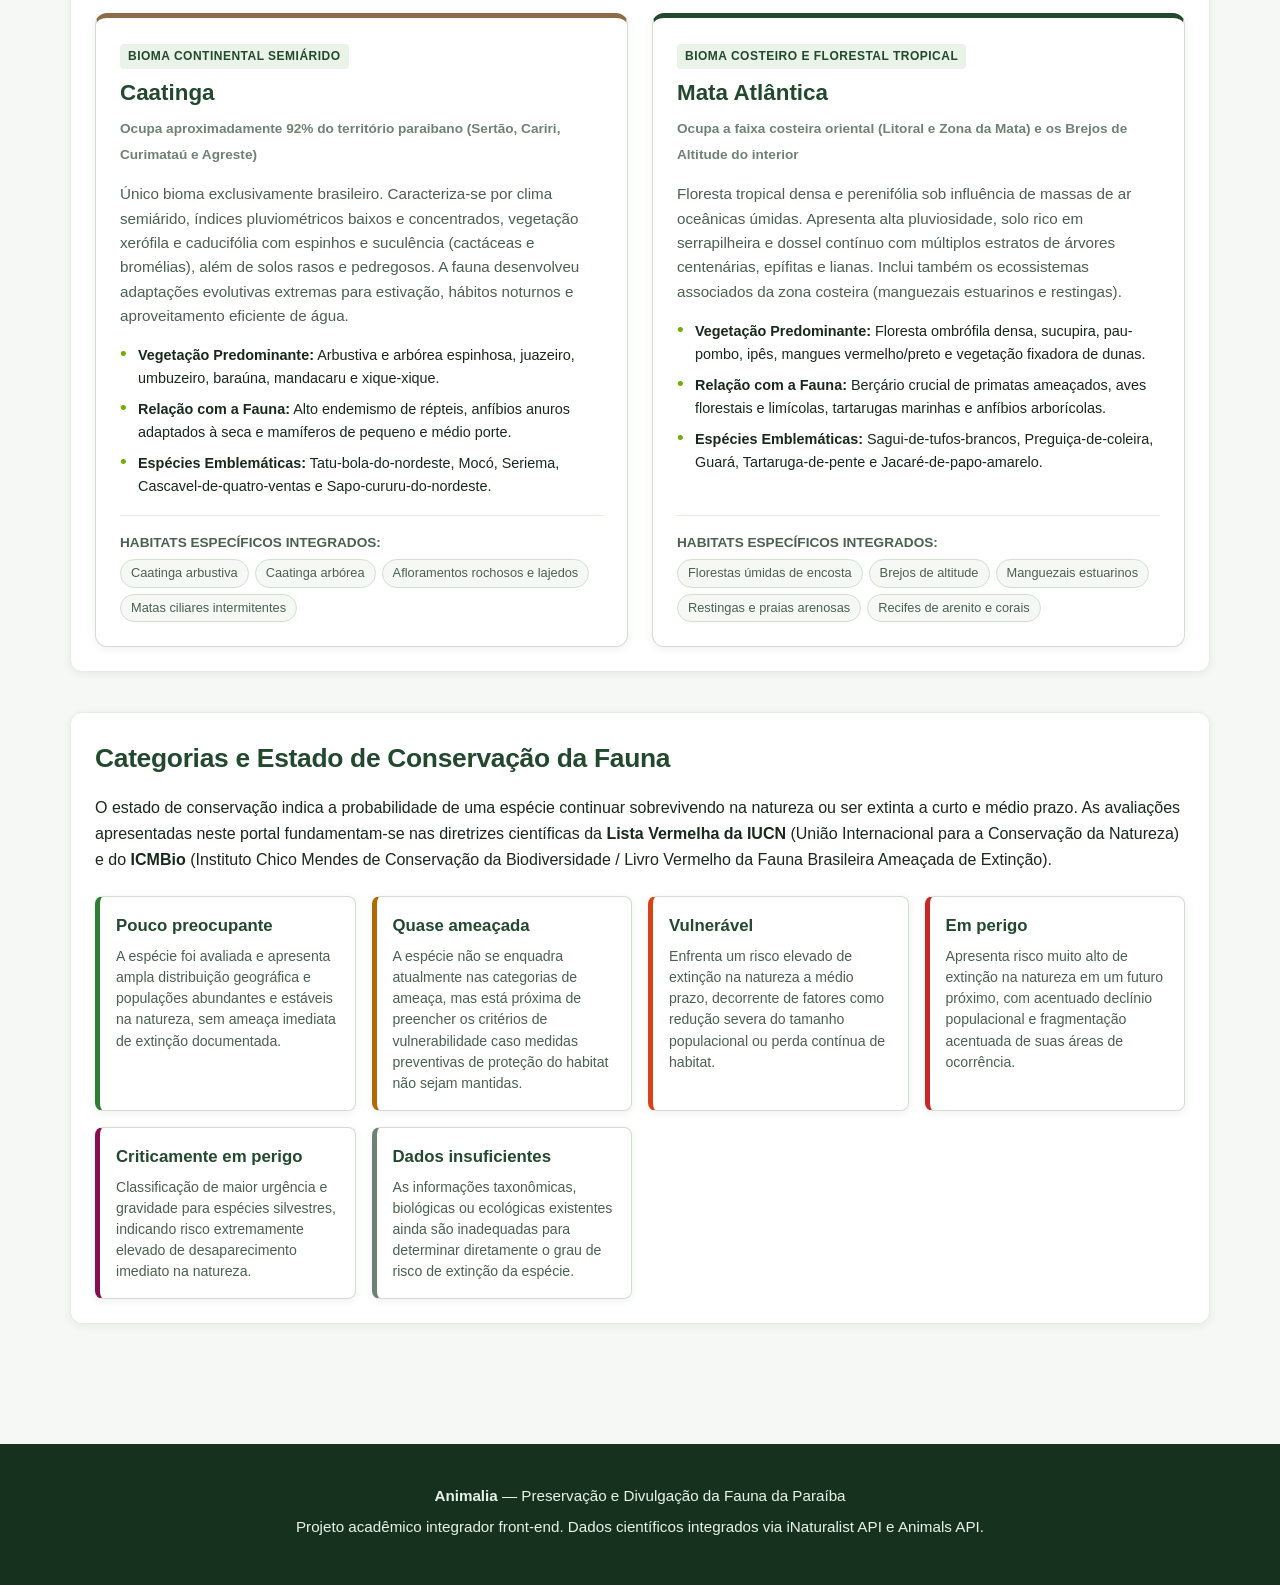
==== commit 60d65d46: "Merge pull request #14 from Arthurznx/feature/conservacao-biomas-habitats Reorganização dos Habitats" ====
--- a/index.html
+++ b/index.html
@@ -76,7 +76,10 @@
                         <a href="#fauna">Explorar espécies</a>
                     </li>
                     <li>
-                        <a href="#conservacao">Conservação e biomas</a>
+                        <a href="#biomas">Biomas e habitats</a>
+                    </li>
+                    <li>
+                        <a href="#conservacao">Categorias de conservação</a>
                     </li>
                 </ul>
             </li>
@@ -183,42 +186,118 @@
             </div>
         </section>
 
-        <!-- Seção de Conservação e Biomas -->
+        <!-- Seção de Biomas e Habitats da Paraíba -->
+        <section id="biomas">
+            <h2>Biomas e Habitats da Paraíba</h2>
+
+            <p>
+                A biogeografia da Paraíba é marcada por dois domínios macroecológicos oficiais reconhecidos pelo Ministério do Meio Ambiente e IBGE: o <strong>Bioma Caatinga</strong>, que recobre a maior parte do estado no interior semiárido, e o <strong>Bioma Mata Atlântica</strong>, situado na porção leste litorânea e em enclaves serranos úmidos (brejos de altitude). Conhecer a diferença entre <em>bioma</em> (classificação fitogeográfica regional) e <em>habitat</em> (ambiente ecológico específico onde o animal reside) é indispensável para a conservação.
+            </p>
+
+            <div class="grid-biomas">
+                <article class="card-bioma caatinga">
+                    <div class="card-bioma-cabecalho">
+                        <span class="card-bioma-tipo">Bioma Continental Semiárido</span>
+                        <h3>Caatinga</h3>
+                        <span class="card-bioma-extensao">Ocupa aproximadamente 92% do território paraibano (Sertão, Cariri, Curimataú e Agreste)</span>
+                    </div>
+                    <p class="card-bioma-descricao">
+                        Único bioma exclusivamente brasileiro. Caracteriza-se por clima semiárido, índices pluviométricos baixos e concentrados, vegetação xerófila e caducifólia com espinhos e suculência (cactáceas e bromélias), além de solos rasos e pedregosos. A fauna desenvolveu adaptações evolutivas extremas para estivação, hábitos noturnos e aproveitamento eficiente de água.
+                    </p>
+                    <ul class="bioma-topicos">
+                        <li><strong>Vegetação Predominante:</strong> Arbustiva e arbórea espinhosa, juazeiro, umbuzeiro, baraúna, mandacaru e xique-xique.</li>
+                        <li><strong>Relação com a Fauna:</strong> Alto endemismo de répteis, anfíbios anuros adaptados à seca e mamíferos de pequeno e médio porte.</li>
+                        <li><strong>Espécies Emblemáticas:</strong> Tatu-bola-do-nordeste, Mocó, Seriema, Cascavel-de-quatro-ventas e Sapo-cururu-do-nordeste.</li>
+                    </ul>
+                    <div class="bioma-habitats-lista">
+                        <div class="bioma-habitats-titulo">Habitats Específicos Integrados:</div>
+                        <div class="bioma-habitats-chips">
+                            <span class="chip-habitat">Caatinga arbustiva</span>
+                            <span class="chip-habitat">Caatinga arbórea</span>
+                            <span class="chip-habitat">Afloramentos rochosos e lajedos</span>
+                            <span class="chip-habitat">Matas ciliares intermitentes</span>
+                        </div>
+                    </div>
+                </article>
+
+                <article class="card-bioma mata-atlantica">
+                    <div class="card-bioma-cabecalho">
+                        <span class="card-bioma-tipo">Bioma Costeiro e Florestal Tropical</span>
+                        <h3>Mata Atlântica</h3>
+                        <span class="card-bioma-extensao">Ocupa a faixa costeira oriental (Litoral e Zona da Mata) e os Brejos de Altitude do interior</span>
+                    </div>
+                    <p class="card-bioma-descricao">
+                        Floresta tropical densa e perenifólia sob influência de massas de ar oceânicas úmidas. Apresenta alta pluviosidade, solo rico em serrapilheira e dossel contínuo com múltiplos estratos de árvores centenárias, epífitas e lianas. Inclui também os ecossistemas associados da zona costeira (manguezais estuarinos e restingas).
+                    </p>
+                    <ul class="bioma-topicos">
+                        <li><strong>Vegetação Predominante:</strong> Floresta ombrófila densa, sucupira, pau-pombo, ipês, mangues vermelho/preto e vegetação fixadora de dunas.</li>
+                        <li><strong>Relação com a Fauna:</strong> Berçário crucial de primatas ameaçados, aves florestais e limícolas, tartarugas marinhas e anfíbios arborícolas.</li>
+                        <li><strong>Espécies Emblemáticas:</strong> Sagui-de-tufos-brancos, Preguiça-de-coleira, Guará, Tartaruga-de-pente e Jacaré-de-papo-amarelo.</li>
+                    </ul>
+                    <div class="bioma-habitats-lista">
+                        <div class="bioma-habitats-titulo">Habitats Específicos Integrados:</div>
+                        <div class="bioma-habitats-chips">
+                            <span class="chip-habitat">Florestas úmidas de encosta</span>
+                            <span class="chip-habitat">Brejos de altitude</span>
+                            <span class="chip-habitat">Manguezais estuarinos</span>
+                            <span class="chip-habitat">Restingas e praias arenosas</span>
+                            <span class="chip-habitat">Recifes de arenito e corais</span>
+                        </div>
+                    </div>
+                </article>
+            </div>
+        </section>
+
+        <!-- Seção de Categorias de Conservação (IUCN / ICMBio) sem siglas na interface -->
         <section id="conservacao">
-            <h2>Conservação e Ecossistemas da Paraíba</h2>
+            <h2>Categorias e Estado de Conservação da Fauna</h2>
 
             <p>
-                A preservação da fauna paraibana depende da proteção integral de seus ecossistemas naturais. Conhecer as características e ameaças de cada bioma é essencial para a conservação das espécies.
+                O estado de conservação indica a probabilidade de uma espécie continuar sobrevivendo na natureza ou ser extinta a curto e médio prazo. As avaliações apresentadas neste portal fundamentam-se nas diretrizes científicas da <strong>Lista Vermelha da IUCN</strong> (União Internacional para a Conservação da Natureza) e do <strong>ICMBio</strong> (Instituto Chico Mendes de Conservação da Biodiversidade / Livro Vermelho da Fauna Brasileira Ameaçada de Extinção).
             </p>
 
-            <div class="grid-conservacao">
-                <div class="card-conservacao">
-                    <h3>Caatinga Paraibana</h3>
-                    <p>
-                        Único bioma exclusivamente brasileiro, abriga espécies notáveis como o Tatu-bola, mocós e diversas serpentes adaptadas à aridez. Evitar o desmatamento e o tráfico de animais silvestres é prioritário.
-                    </p>
-                </div>
-
-                <div class="card-conservacao">
-                    <h3>Mata Atlântica</h3>
-                    <p>
-                        Presente na faixa litorânea e brejos de altitude da Paraíba. Habitat de primatas como o Sagui-de-tufos-brancos e preguiças. A conservação de fragmentos florestais é crucial para corredores ecológicos.
-                    </p>
-                </div>
-
-                <div class="card-conservacao">
-                    <h3>Manguezais e Estuários</h3>
-                    <p>
-                        Berçários naturais vitais para aves costeiras como o Guará e o Colhereiro, além de moluscos e crustáceos. O combate à poluição hídrica e à ocupação desordenada preserva este equilíbrio.
-                    </p>
-                </div>
-
-                <div class="card-conservacao">
-                    <h3>Restingas e Praias</h3>
-                    <p>
-                        Áreas de desova de tartarugas marinhas e descanso de aves migratórias. Manter praias limpas e proteger os ninhos sinalizados são ações diretas de cidadania ambiental.
-                    </p>
-                </div>
+            <div class="grid-categorias-conservacao">
+                <article class="card-categoria-conservacao lc">
+                    <h3>Pouco preocupante</h3>
+                    <p>
+                        A espécie foi avaliada e apresenta ampla distribuição geográfica e populações abundantes e estáveis na natureza, sem ameaça imediata de extinção documentada.
+                    </p>
+                </article>
+
+                <article class="card-categoria-conservacao nt">
+                    <h3>Quase ameaçada</h3>
+                    <p>
+                        A espécie não se enquadra atualmente nas categorias de ameaça, mas está próxima de preencher os critérios de vulnerabilidade caso medidas preventivas de proteção do habitat não sejam mantidas.
+                    </p>
+                </article>
+
+                <article class="card-categoria-conservacao vu">
+                    <h3>Vulnerável</h3>
+                    <p>
+                        Enfrenta um risco elevado de extinção na natureza a médio prazo, decorrente de fatores como redução severa do tamanho populacional ou perda contínua de habitat.
+                    </p>
+                </article>
+
+                <article class="card-categoria-conservacao en">
+                    <h3>Em perigo</h3>
+                    <p>
+                        Apresenta risco muito alto de extinção na natureza em um futuro próximo, com acentuado declínio populacional e fragmentação acentuada de suas áreas de ocorrência.
+                    </p>
+                </article>
+
+                <article class="card-categoria-conservacao cr">
+                    <h3>Criticamente em perigo</h3>
+                    <p>
+                        Classificação de maior urgência e gravidade para espécies silvestres, indicando risco extremamente elevado de desaparecimento imediato na natureza.
+                    </p>
+                </article>
+
+                <article class="card-categoria-conservacao dd">
+                    <h3>Dados insuficientes</h3>
+                    <p>
+                        As informações taxonômicas, biológicas ou ecológicas existentes ainda são inadequadas para determinar diretamente o grau de risco de extinção da espécie.
+                    </p>
+                </article>
             </div>
         </section>
 
@@ -249,16 +328,20 @@
                         <td id="modal-grupo"></td>
                     </tr>
                     <tr>
-                        <th scope="row">Habitat / Bioma</th>
+                        <th scope="row">Bioma na Paraíba</th>
+                        <td id="modal-bioma"></td>
+                    </tr>
+                    <tr>
+                        <th scope="row">Habitat Natural</th>
                         <td id="modal-habitat"></td>
+                    </tr>
+                    <tr>
+                        <th scope="row">Local da Observação</th>
+                        <td id="modal-local"></td>
                     </tr>
                     <tr>
                         <th scope="row">Estado de Conservação</th>
                         <td id="modal-conservacao"></td>
-                    </tr>
-                    <tr>
-                        <th scope="row">Local de Observação</th>
-                        <td id="modal-local"></td>
                     </tr>
                 </tbody>
             </table>
--- a/css/style.css
+++ b/css/style.css
@@ -634,31 +634,168 @@
 }
 
 /* ==========================================================================
-   Seção Conservação
-   ========================================================================== */
-.grid-conservacao {
+   Seções Biomas e Conservação Científica
+   ========================================================================== */
+.grid-biomas {
+    display: grid;
+    grid-template-columns: repeat(auto-fit, minmax(320px, 1fr));
+    gap: var(--espaco-grande);
+    margin-top: var(--espaco-grande);
+}
+
+.card-bioma {
+    display: flex;
+    flex-direction: column;
+    padding: var(--espaco-grande);
+    background-color: var(--cor-superficie);
+    border: 1px solid var(--cor-borda);
+    border-radius: var(--raio-medio);
+    box-shadow: var(--sombra-card);
+    transition: transform var(--transicao-rapida), box-shadow var(--transicao-rapida);
+}
+
+.card-bioma:hover {
+    transform: translateY(-3px);
+    box-shadow: var(--sombra-hover);
+}
+
+.card-bioma.caatinga {
+    border-top: 5px solid var(--cor-terrosa);
+}
+
+.card-bioma.mata-atlantica {
+    border-top: 5px solid var(--cor-primaria);
+}
+
+.card-bioma-cabecalho {
+    margin-bottom: var(--espaco-medio);
+}
+
+.card-bioma-tipo {
+    display: inline-block;
+    padding: 3px 8px;
+    font-size: 0.75rem;
+    font-weight: 700;
+    text-transform: uppercase;
+    letter-spacing: 0.5px;
+    border-radius: var(--raio-pequeno);
+    background-color: var(--cor-destaque-suave);
+    color: var(--cor-primaria);
+    margin-bottom: 6px;
+}
+
+.card-bioma h3 {
+    font-size: 1.4rem;
+    color: var(--cor-primaria);
+    margin-bottom: 4px;
+}
+
+.card-bioma-extensao {
+    font-size: 0.85rem;
+    color: var(--cor-texto-suave);
+    font-weight: 600;
+}
+
+.card-bioma-descricao {
+    font-size: 0.95rem;
+    color: var(--cor-texto-secundario);
+    line-height: 1.6;
+    margin-bottom: var(--espaco-medio);
+}
+
+.bioma-topicos {
+    list-style: none;
+    padding: 0;
+    margin: 0 0 var(--espaco-medio) 0;
+    display: flex;
+    flex-direction: column;
+    gap: 8px;
+    font-size: 0.9rem;
+}
+
+.bioma-topicos li {
+    padding-left: 18px;
+    position: relative;
+    color: var(--cor-texto);
+}
+
+.bioma-topicos li::before {
+    content: "•";
+    position: absolute;
+    left: 0;
+    color: var(--cor-destaque-folha);
+    font-size: 1.2rem;
+    line-height: 1;
+}
+
+.bioma-habitats-lista {
+    margin-top: auto;
+    padding-top: var(--espaco-medio);
+    border-top: 1px solid var(--cor-borda-suave);
+}
+
+.bioma-habitats-titulo {
+    font-size: 0.85rem;
+    font-weight: 700;
+    color: var(--cor-texto-secundario);
+    margin-bottom: 6px;
+    text-transform: uppercase;
+}
+
+.bioma-habitats-chips {
+    display: flex;
+    flex-wrap: wrap;
+    gap: 6px;
+}
+
+.chip-habitat {
+    padding: 3px 10px;
+    background-color: var(--cor-fundo);
+    border: 1px solid var(--cor-borda);
+    border-radius: var(--raio-pilula);
+    font-size: 0.8rem;
+    color: var(--cor-texto-secundario);
+    font-weight: 500;
+}
+
+.grid-categorias-conservacao {
     display: grid;
     grid-template-columns: repeat(auto-fit, minmax(260px, 1fr));
     gap: var(--espaco-medio);
-    margin-top: var(--espaco-medio);
-}
-
-.card-conservacao {
+    margin-top: var(--espaco-grande);
+}
+
+.card-categoria-conservacao {
     padding: var(--espaco-medio);
-    background-color: var(--cor-fundo);
-    border-left: 4px solid var(--cor-destaque-folha);
-    border-radius: var(--raio-pequeno);
-}
-
-.card-conservacao h3 {
-    font-size: 1.1rem;
-    color: var(--cor-primaria);
-    margin-bottom: var(--espaco-pequeno);
-}
-
-.card-conservacao p {
-    font-size: 0.9rem;
+    background-color: var(--cor-superficie);
+    border: 1px solid var(--cor-borda);
+    border-radius: var(--raio);
+    box-shadow: var(--sombra-card);
+    border-left: 5px solid var(--cor-borda);
+    display: flex;
+    flex-direction: column;
+}
+
+.card-categoria-conservacao.lc { border-left-color: var(--cor-status-lc); }
+.card-categoria-conservacao.nt { border-left-color: var(--cor-status-nt); }
+.card-categoria-conservacao.vu { border-left-color: var(--cor-status-vu); }
+.card-categoria-conservacao.en { border-left-color: var(--cor-status-en); }
+.card-categoria-conservacao.cr { border-left-color: var(--cor-status-cr); }
+.card-categoria-conservacao.dd { border-left-color: var(--cor-texto-suave); }
+
+.card-categoria-conservacao h3 {
+    font-size: 1.05rem;
+    color: var(--cor-primaria);
+    margin-bottom: 6px;
+    display: flex;
+    align-items: center;
+    gap: 6px;
+}
+
+.card-categoria-conservacao p {
+    font-size: 0.88rem;
     color: var(--cor-texto-secundario);
+    line-height: 1.5;
 }
 
 /* ==========================================================================
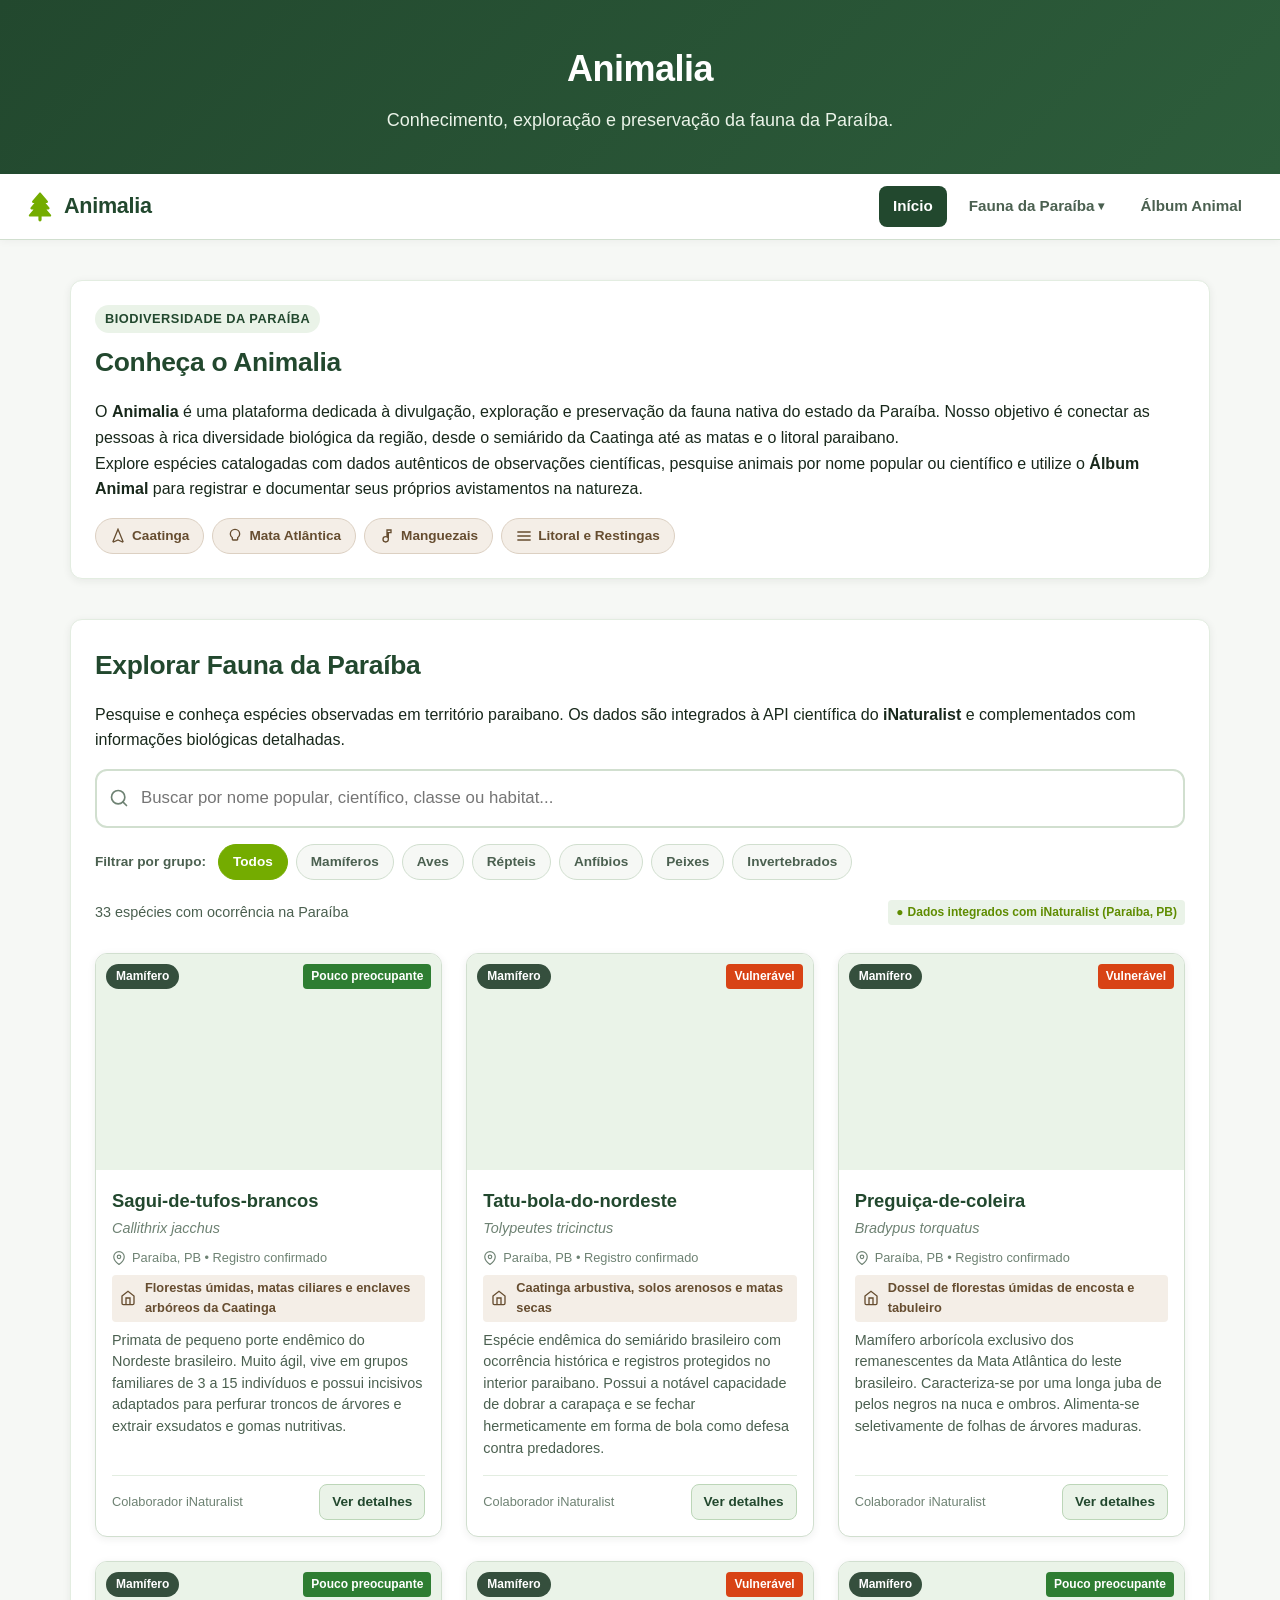
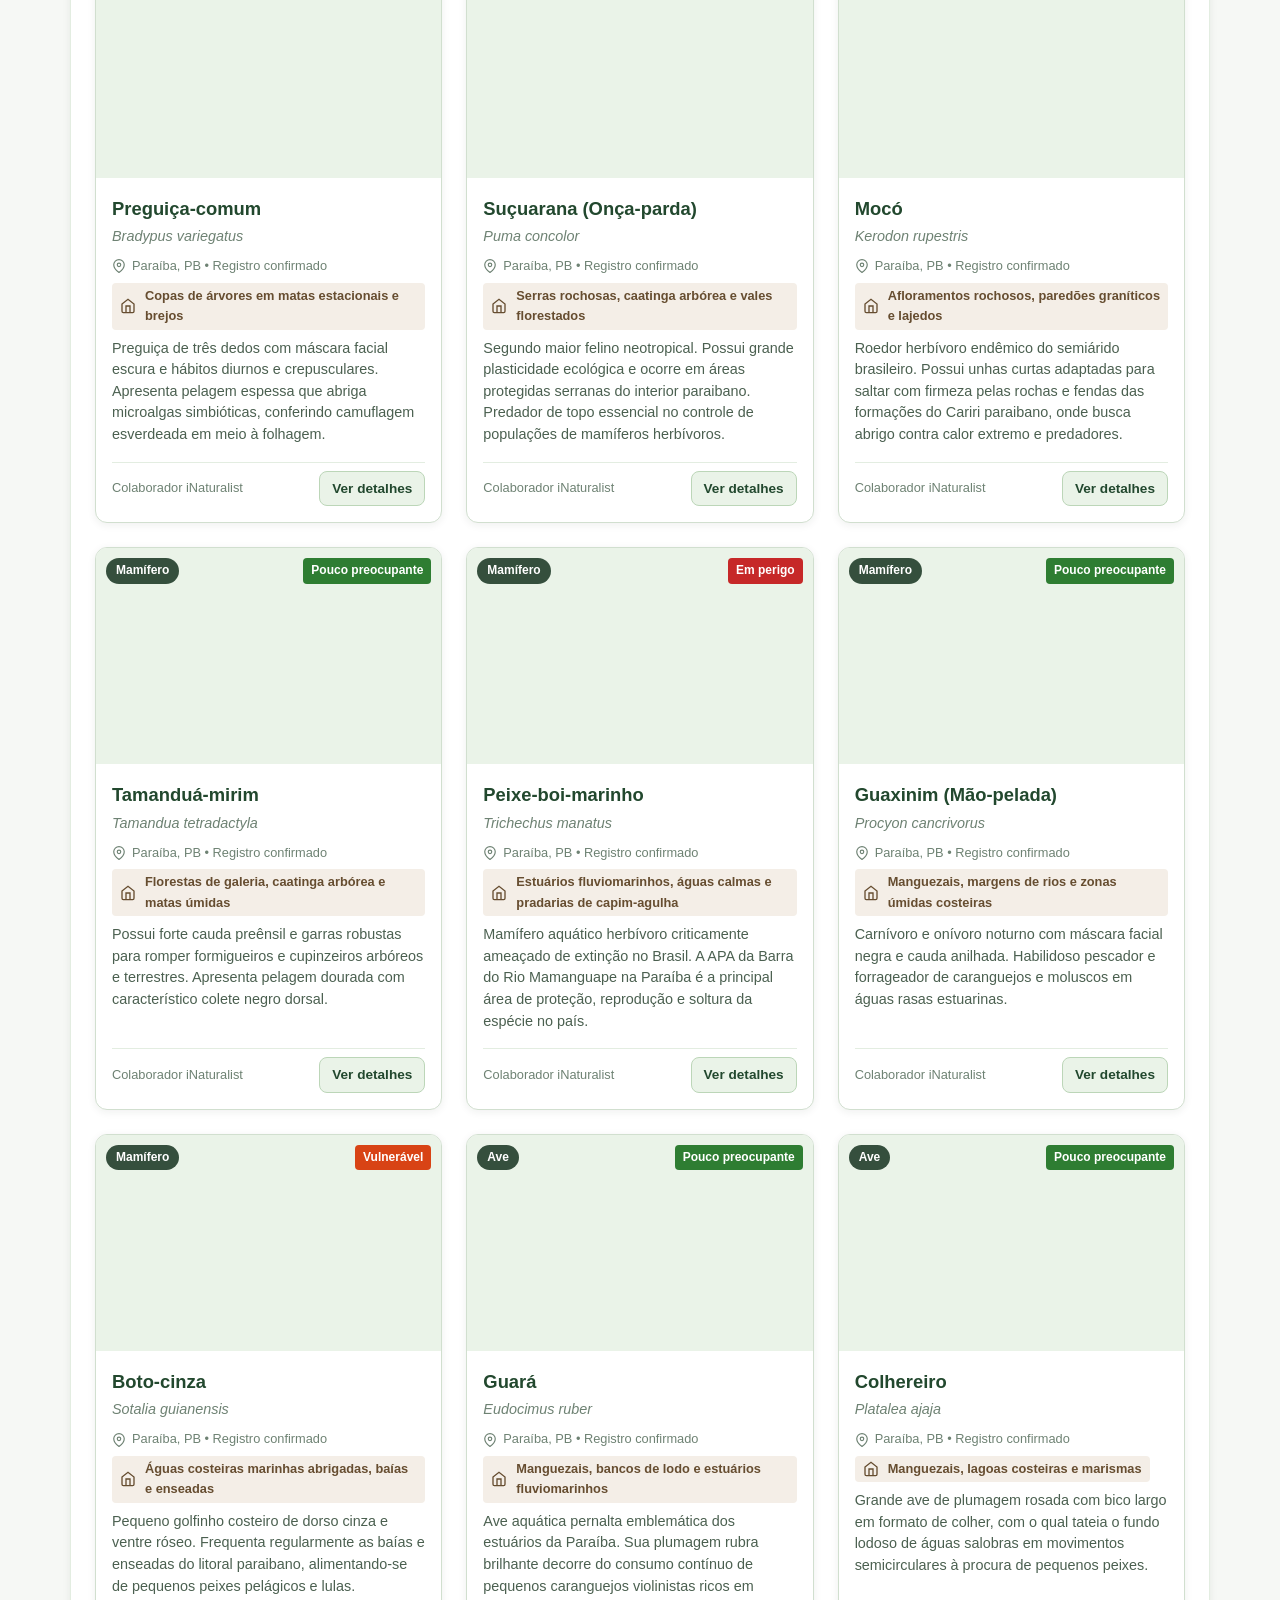
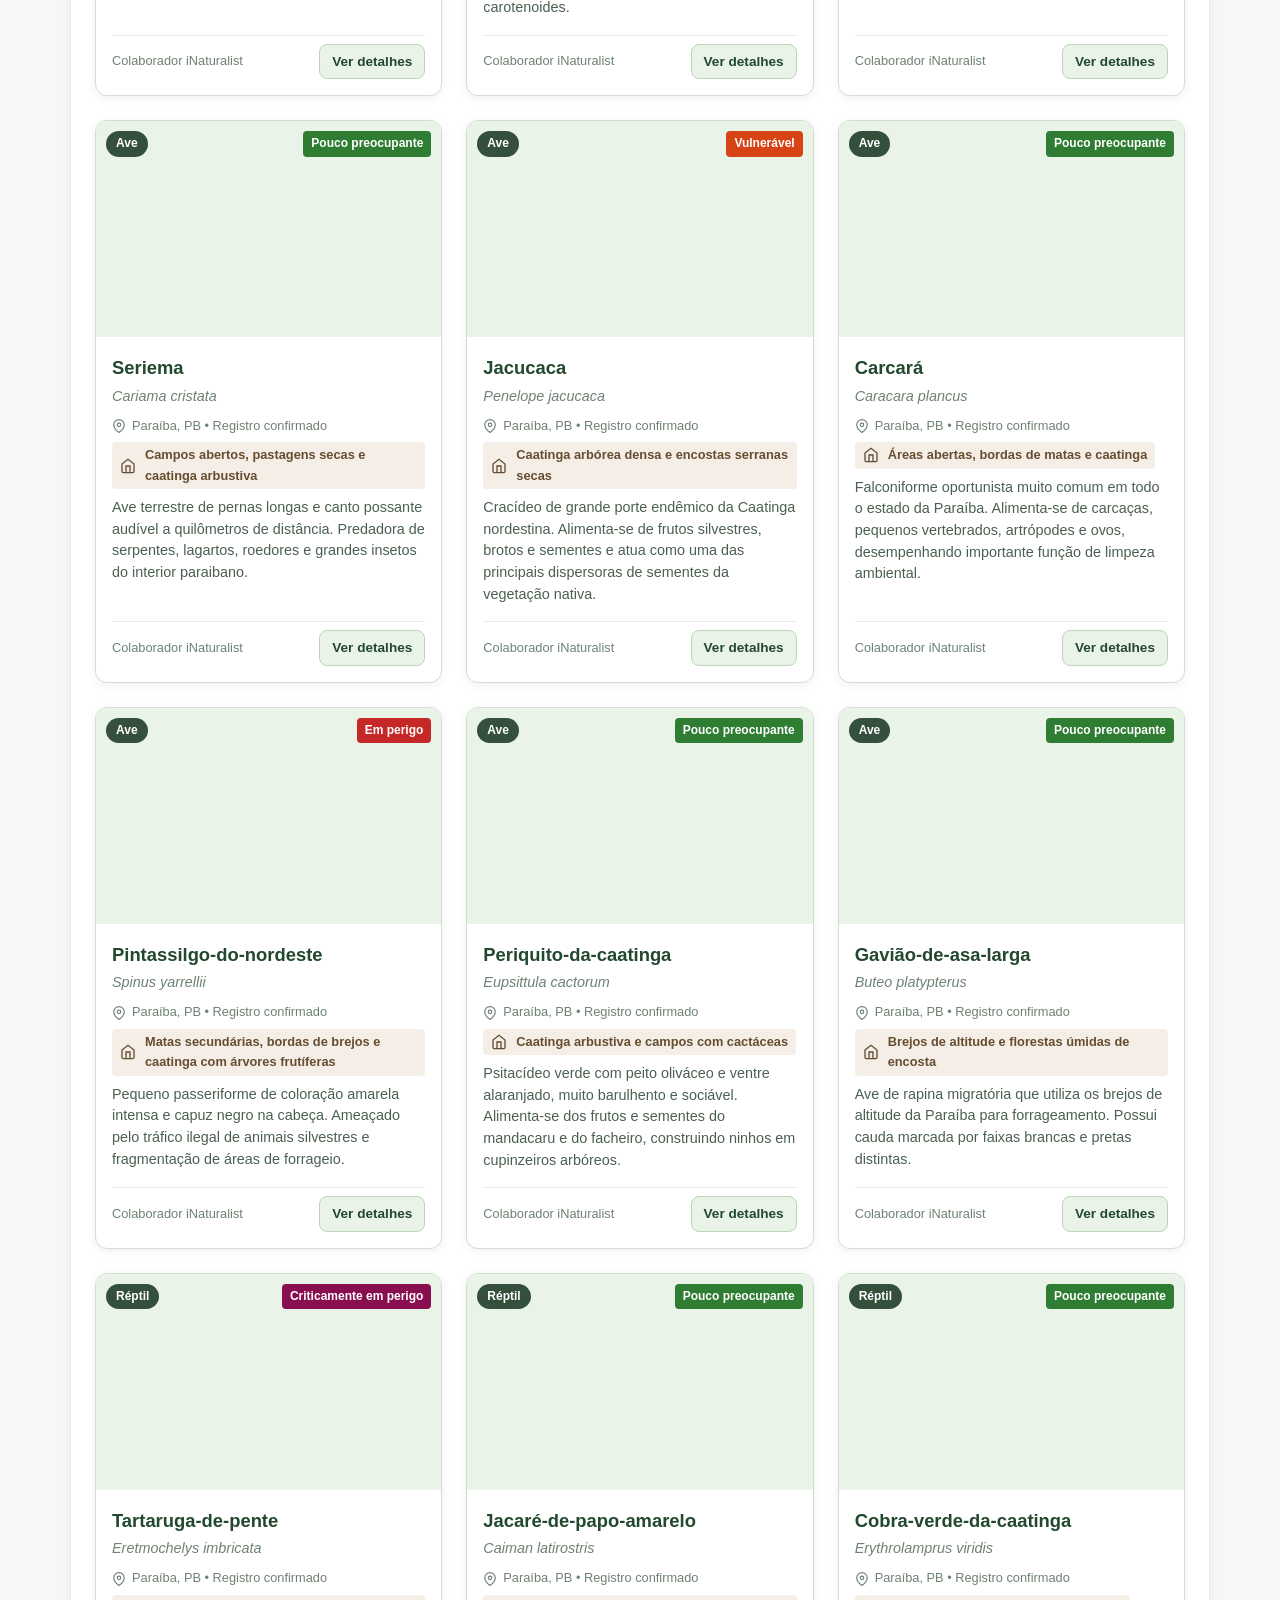
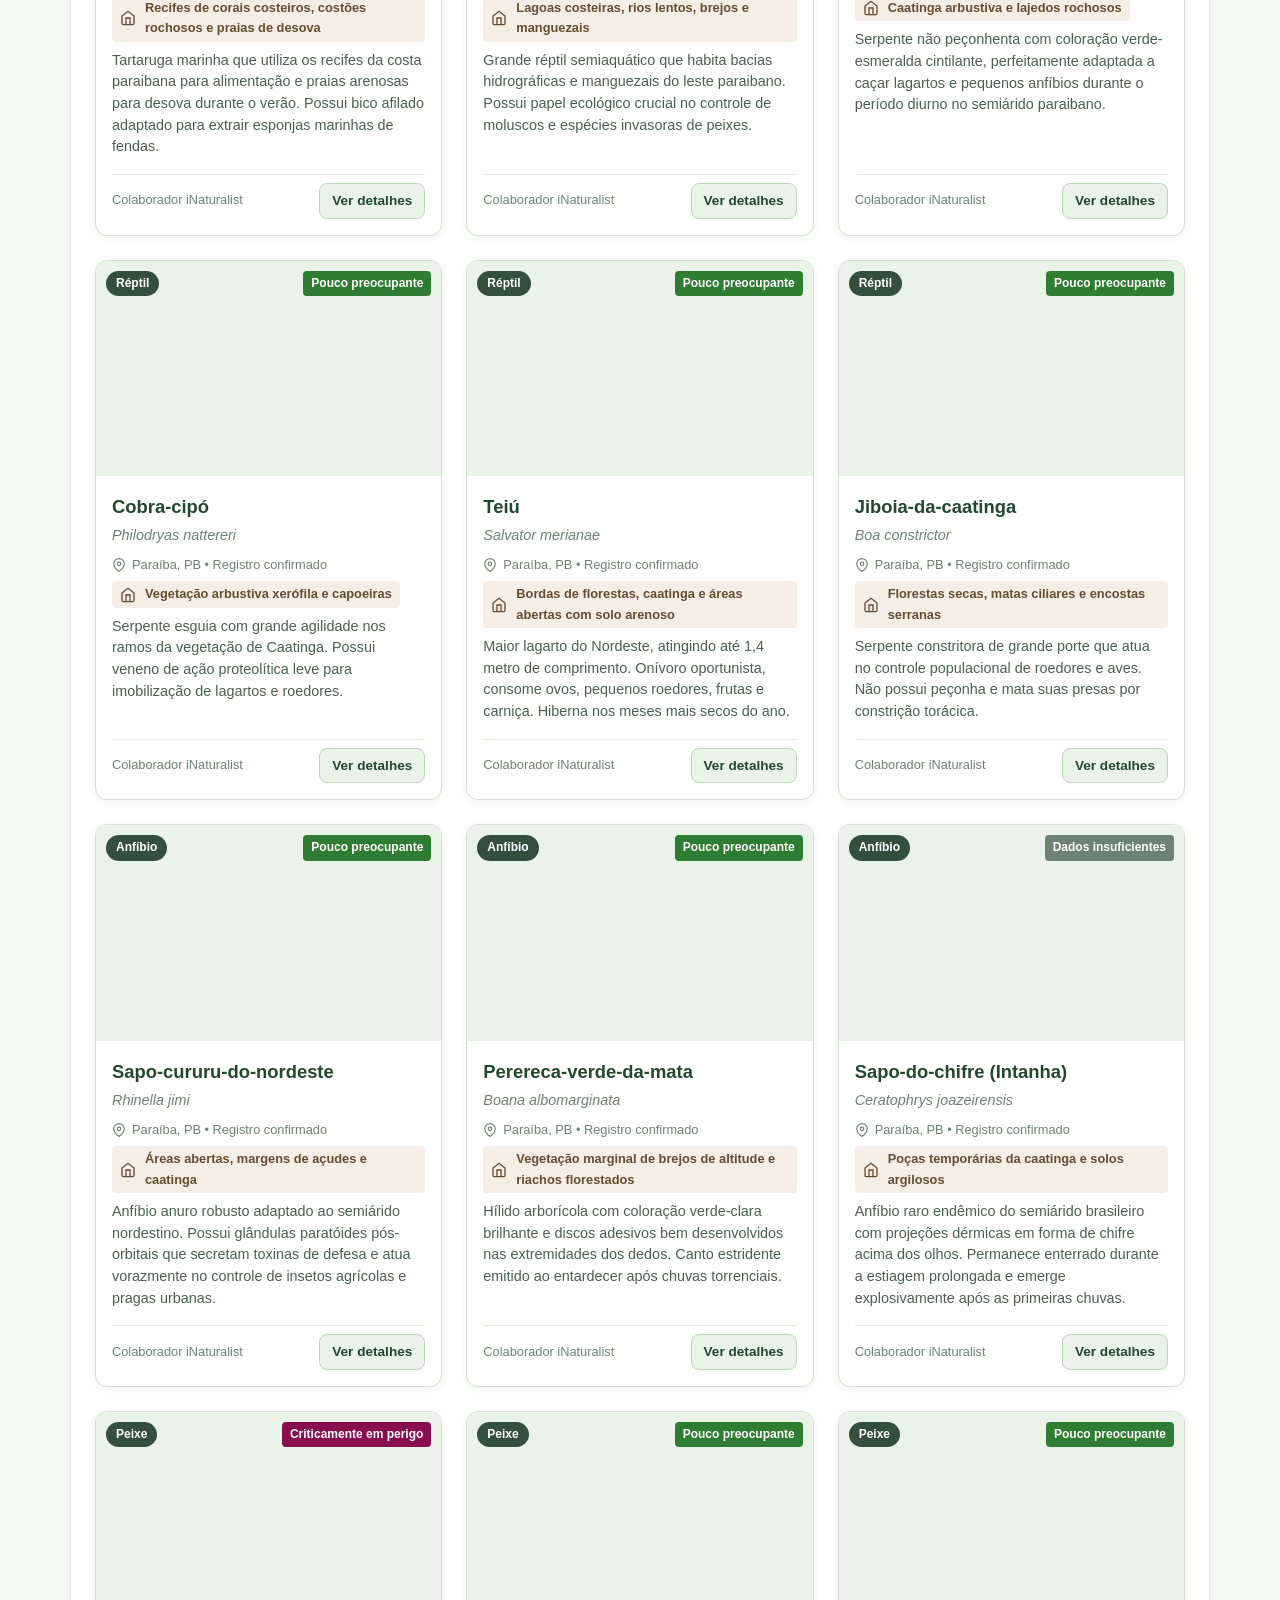
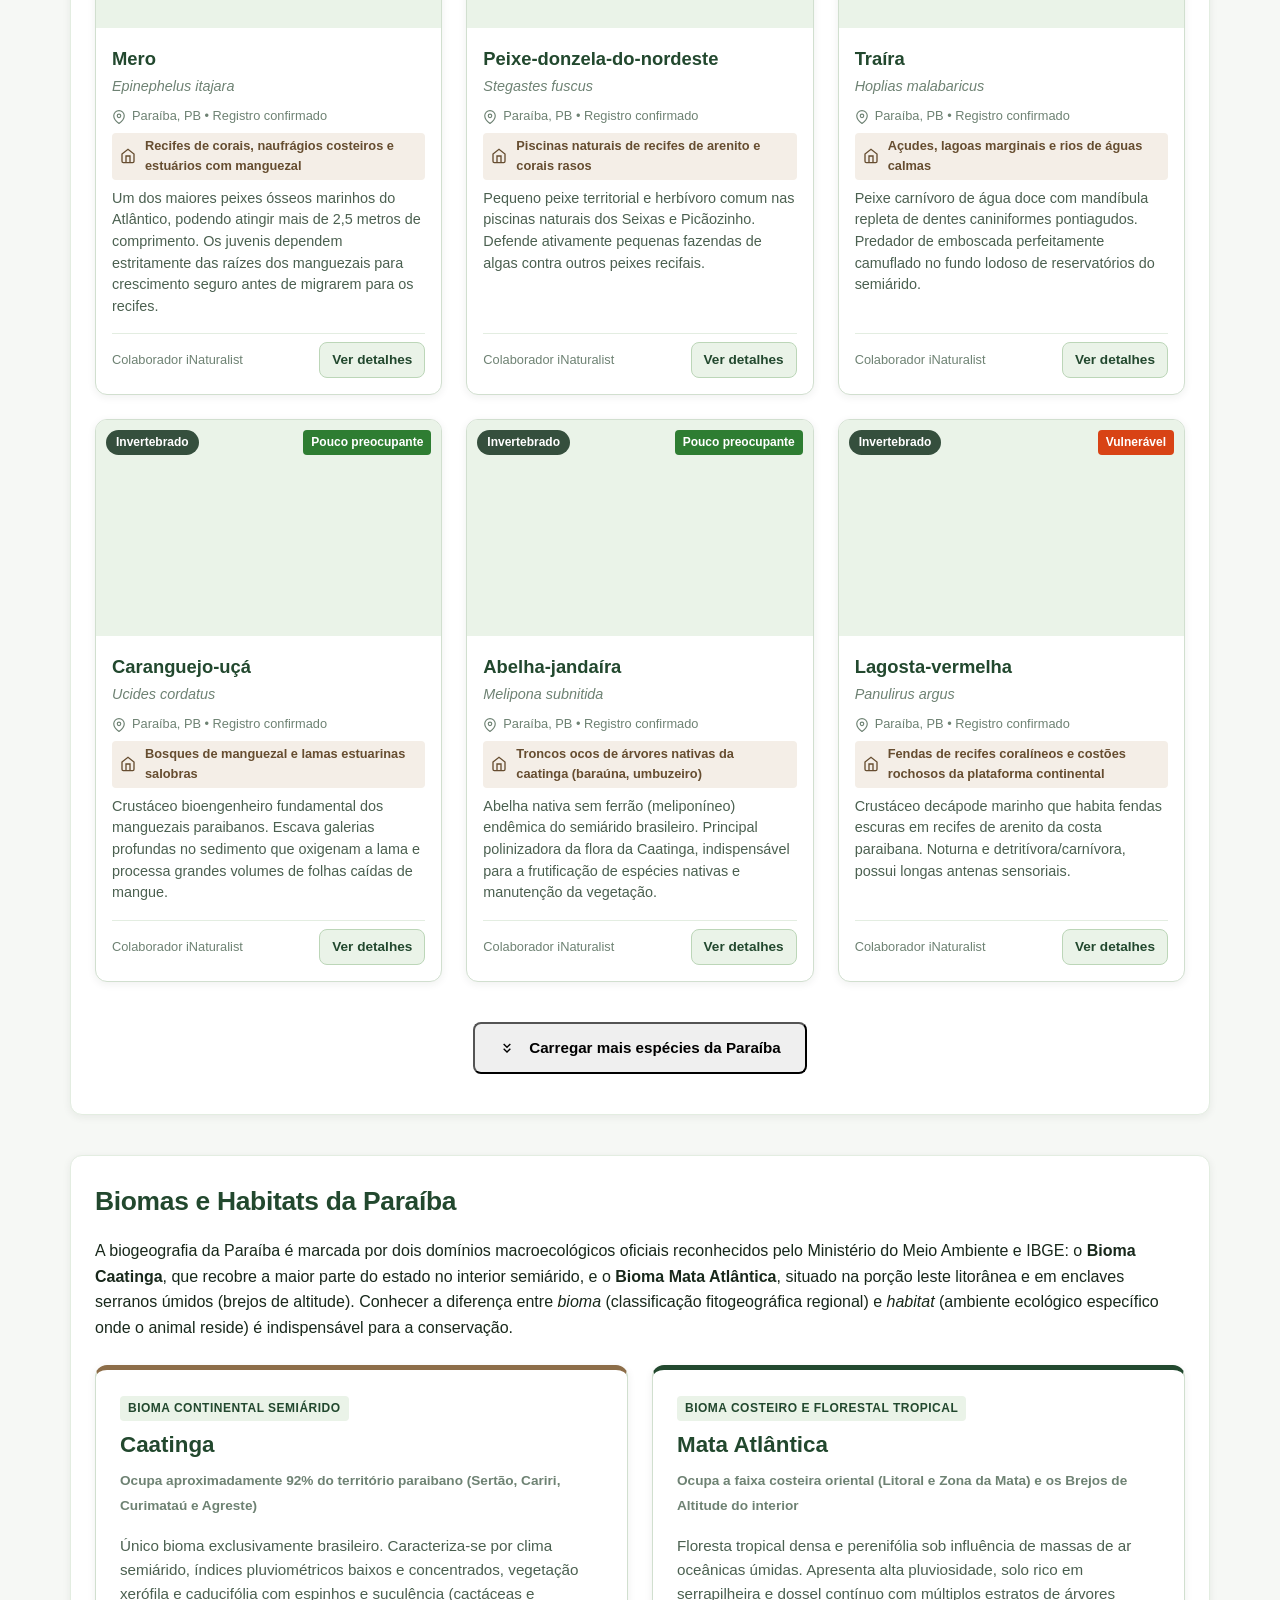
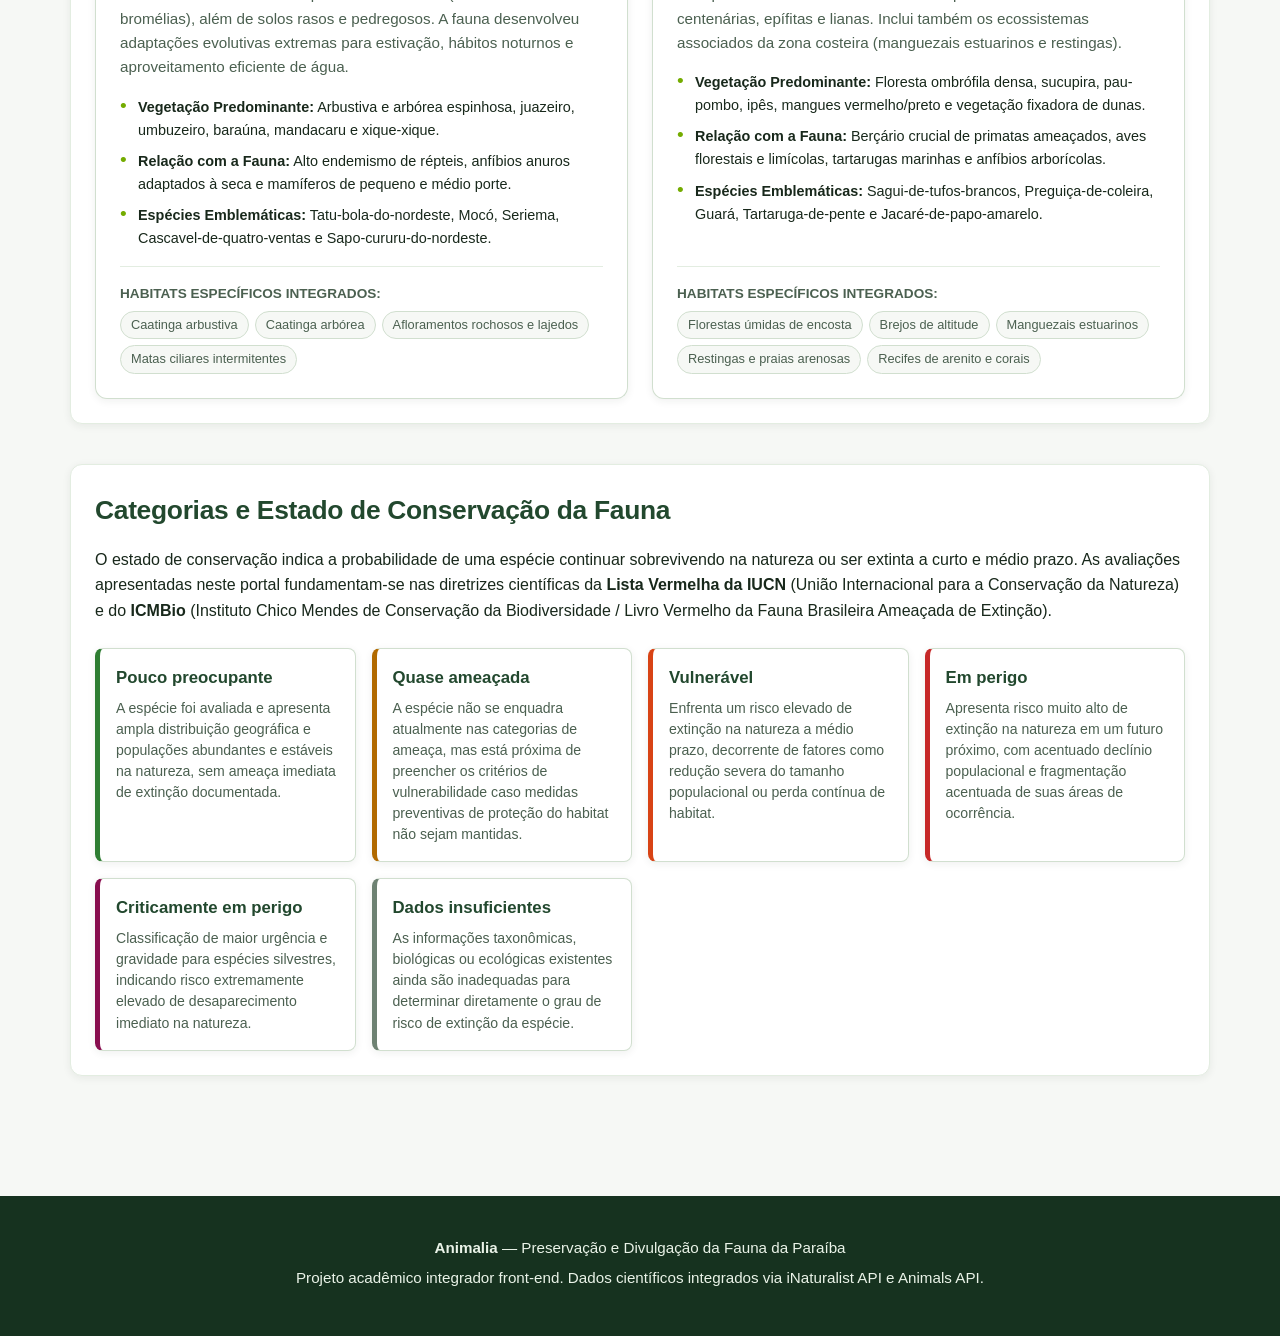
==== commit 9f7d835b: "Merge pull request #15 from Arthurznx/feature/catalogo-fauna-paraibana Estrutura do catálogo fauna p" ====
--- a/index.html
+++ b/index.html
@@ -153,11 +153,11 @@
                         autocomplete="off"
                     >
                     <button type="button" id="btn-limpar-busca" class="botao-limpar-busca" aria-label="Limpar campo de pesquisa" hidden>
-                        ✕
+                        <svg viewBox="0 0 24 24" fill="none" stroke="currentColor" stroke-width="2" stroke-linecap="round" stroke-linejoin="round" class="icone-acao" aria-hidden="true"><line x1="18" y1="6" x2="6" y2="18"></line><line x1="6" y1="6" x2="18" y2="18"></line></svg>
                     </button>
                 </div>
 
-                <!-- Filtros rápidos por classe/grupo taxonômico -->
+                <!-- Filtros rápidos por classe/grupo taxonômico da fauna -->
                 <div class="filtros-categorias" role="group" aria-label="Filtrar por grupo de animal">
                     <span class="filtro-rotulo">Filtrar por grupo:</span>
                     <button type="button" class="btn-filtro ativo" data-filtro="todos">Todos</button>
@@ -165,6 +165,8 @@
                     <button type="button" class="btn-filtro" data-filtro="aves">Aves</button>
                     <button type="button" class="btn-filtro" data-filtro="repteis">Répteis</button>
                     <button type="button" class="btn-filtro" data-filtro="anfibios">Anfíbios</button>
+                    <button type="button" class="btn-filtro" data-filtro="peixes">Peixes</button>
+                    <button type="button" class="btn-filtro" data-filtro="invertebrados">Invertebrados</button>
                 </div>
 
                 <!-- Resumo dinâmico e identificação da fonte de dados -->
@@ -183,6 +185,17 @@
                     <div class="spinner" aria-hidden="true"></div>
                     <p>Consultando dados da fauna paraibana no iNaturalist...</p>
                 </div>
+            </div>
+
+            <!-- Controles de Carregamento e Paginação da Fauna -->
+            <div class="acoes-catalogo-container">
+                <button type="button" id="btn-carregar-mais" class="btn-secundario btn-carregar-fauna">
+                    <svg viewBox="0 0 24 24" fill="none" stroke="currentColor" stroke-width="2" class="icone-btn" aria-hidden="true">
+                        <polyline points="7 13 12 18 17 13"></polyline>
+                        <polyline points="7 6 12 11 17 6"></polyline>
+                    </svg>
+                    Carregar mais espécies da Paraíba
+                </button>
             </div>
         </section>
 
@@ -306,12 +319,17 @@
     <!-- Modal de Detalhes Científicos e Biológicos do Animal -->
     <div id="modal-detalhes-animal" class="modal-overlay" role="dialog" aria-modal="true" aria-labelledby="modal-titulo" aria-hidden="true">
         <div class="modal-conteudo">
-            <button type="button" class="modal-fechar" id="modal-btn-fechar" aria-label="Fechar detalhes do animal">✕</button>
+            <button type="button" class="modal-fechar" id="modal-btn-fechar" aria-label="Fechar detalhes do animal">
+                <svg viewBox="0 0 24 24" fill="none" stroke="currentColor" stroke-width="2" stroke-linecap="round" stroke-linejoin="round" class="icone-fechar" aria-hidden="true"><line x1="18" y1="6" x2="6" y2="18"></line><line x1="6" y1="6" x2="18" y2="18"></line></svg>
+            </button>
 
             <h3 id="modal-titulo">Detalhes da Espécie</h3>
             <p id="modal-especie" class="card-animal-especie"></p>
 
-            <img id="modal-foto" class="modal-detalhes-foto" src="" alt="" loading="lazy">
+            <div class="modal-foto-bloco">
+                <img id="modal-foto" class="modal-detalhes-foto" src="" alt="" loading="lazy">
+                <p id="modal-foto-credito" class="modal-foto-credito"></p>
+            </div>
 
             <table class="modal-tabela-info">
                 <tbody>
@@ -338,6 +356,10 @@
                     <tr>
                         <th scope="row">Local da Observação</th>
                         <td id="modal-local"></td>
+                    </tr>
+                    <tr>
+                        <th scope="row">Data do Registro de Campo</th>
+                        <td id="modal-data-observacao"></td>
                     </tr>
                     <tr>
                         <th scope="row">Estado de Conservação</th>
--- a/css/style.css
+++ b/css/style.css
@@ -512,6 +512,10 @@
 .badge-conservacao.vu { background-color: var(--cor-status-vu); }
 .badge-conservacao.en { background-color: var(--cor-status-en); }
 .badge-conservacao.cr { background-color: var(--cor-status-cr); }
+.badge-conservacao.dd { background-color: var(--cor-texto-suave); }
+.badge-conservacao.ne { background-color: var(--cor-borda-escura); }
+.badge-conservacao.ew { background-color: #3e2723; }
+.badge-conservacao.ex { background-color: #212121; }
 
 .card-animal-conteudo {
     padding: var(--espaco-medio);
@@ -631,6 +635,59 @@
     border: 0;
     border-radius: var(--raio);
     cursor: pointer;
+}
+
+.acoes-catalogo-container {
+    display: flex;
+    justify-content: center;
+    margin-top: var(--espaco-grande);
+    padding: var(--espaco-medio) 0;
+}
+
+.btn-carregar-fauna {
+    display: inline-flex;
+    align-items: center;
+    gap: 8px;
+    padding: 12px 24px;
+    font-size: 0.95rem;
+    font-weight: 700;
+    cursor: pointer;
+    border-radius: var(--raio);
+    transition: all var(--transicao-rapida);
+}
+
+.modal-foto-bloco {
+    margin-bottom: var(--espaco-medio);
+}
+
+.modal-foto-credito {
+    font-size: 0.78rem;
+    color: var(--cor-texto-suave);
+    margin-top: 4px;
+    font-style: italic;
+}
+
+.card-animal-campo {
+    display: flex;
+    align-items: center;
+    gap: 6px;
+    font-size: 0.8rem;
+    color: var(--cor-texto-suave);
+    margin-bottom: 6px;
+}
+
+.card-animal-campo svg {
+    width: 14px;
+    height: 14px;
+    flex-shrink: 0;
+}
+
+.icone-fechar,
+.icone-acao {
+    width: 16px;
+    height: 16px;
+    stroke: currentColor;
+    stroke-width: 2.5;
 }
 
 /* ==========================================================================
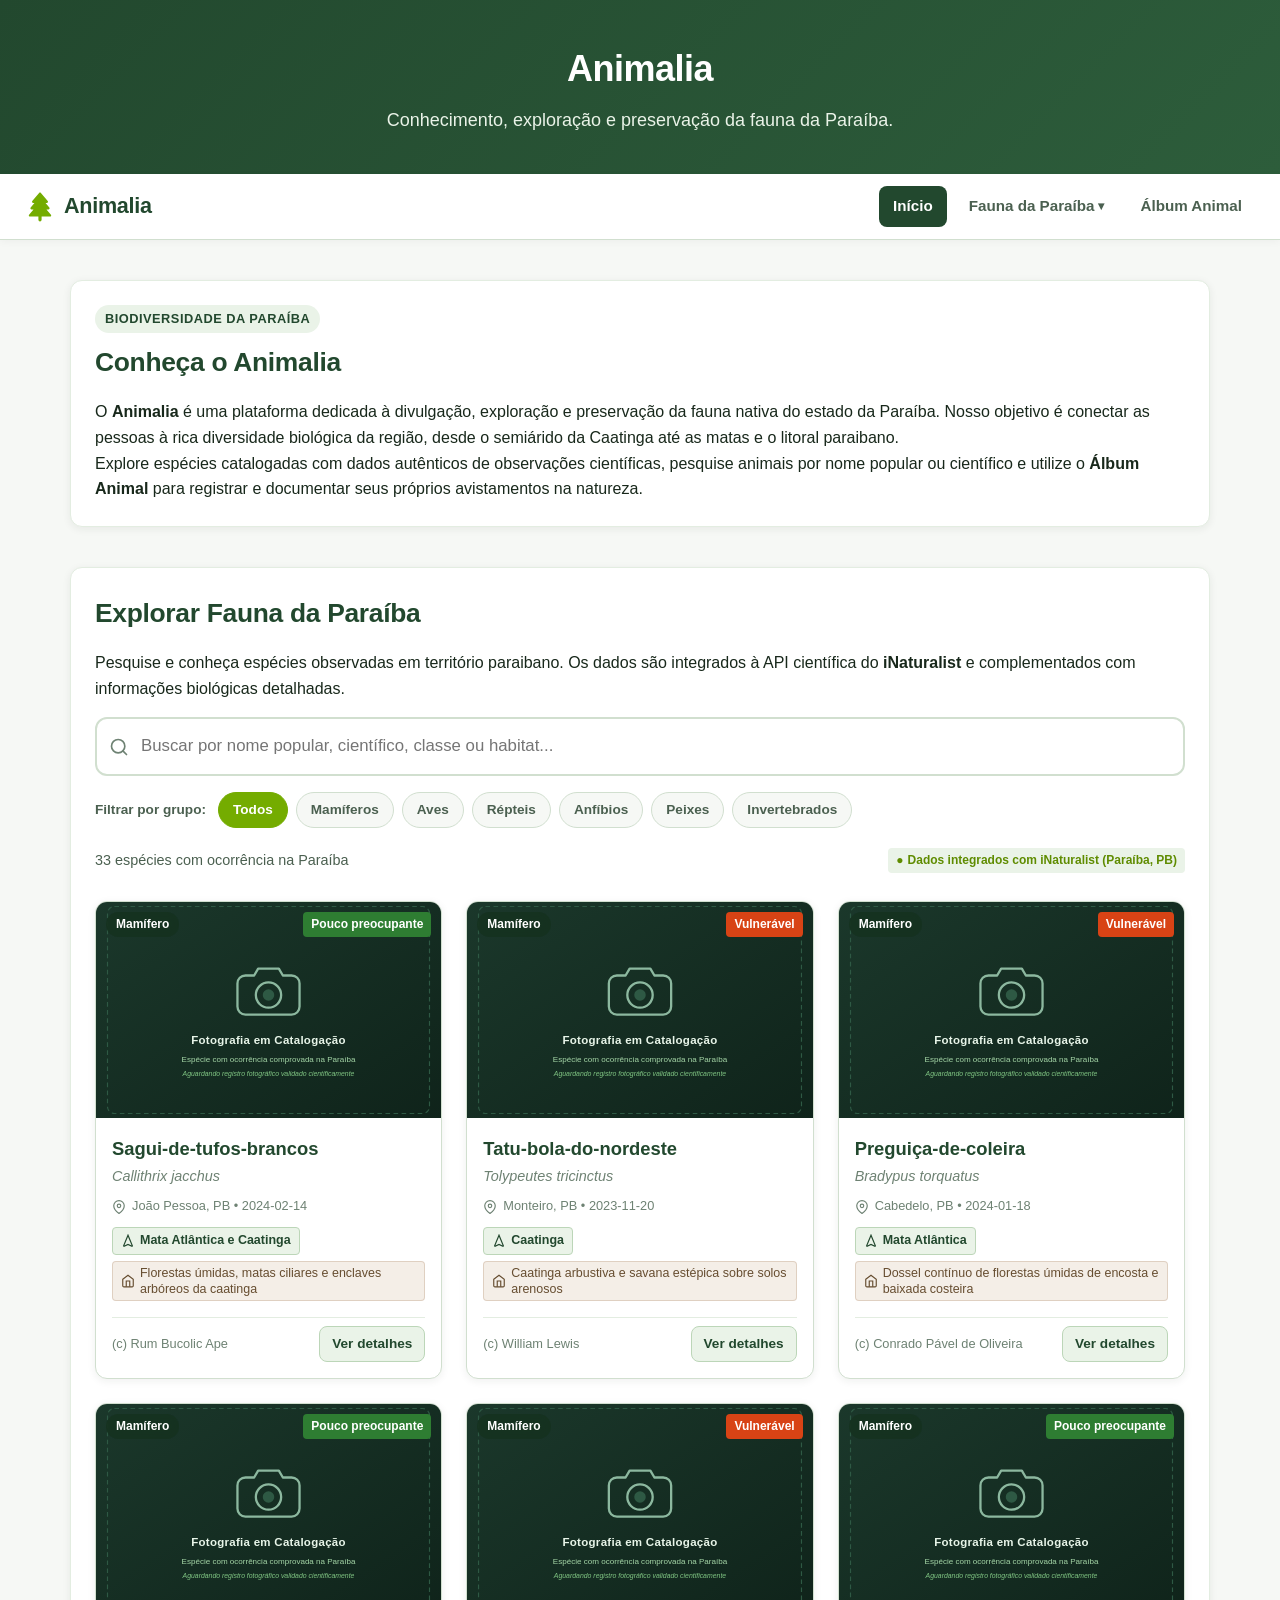
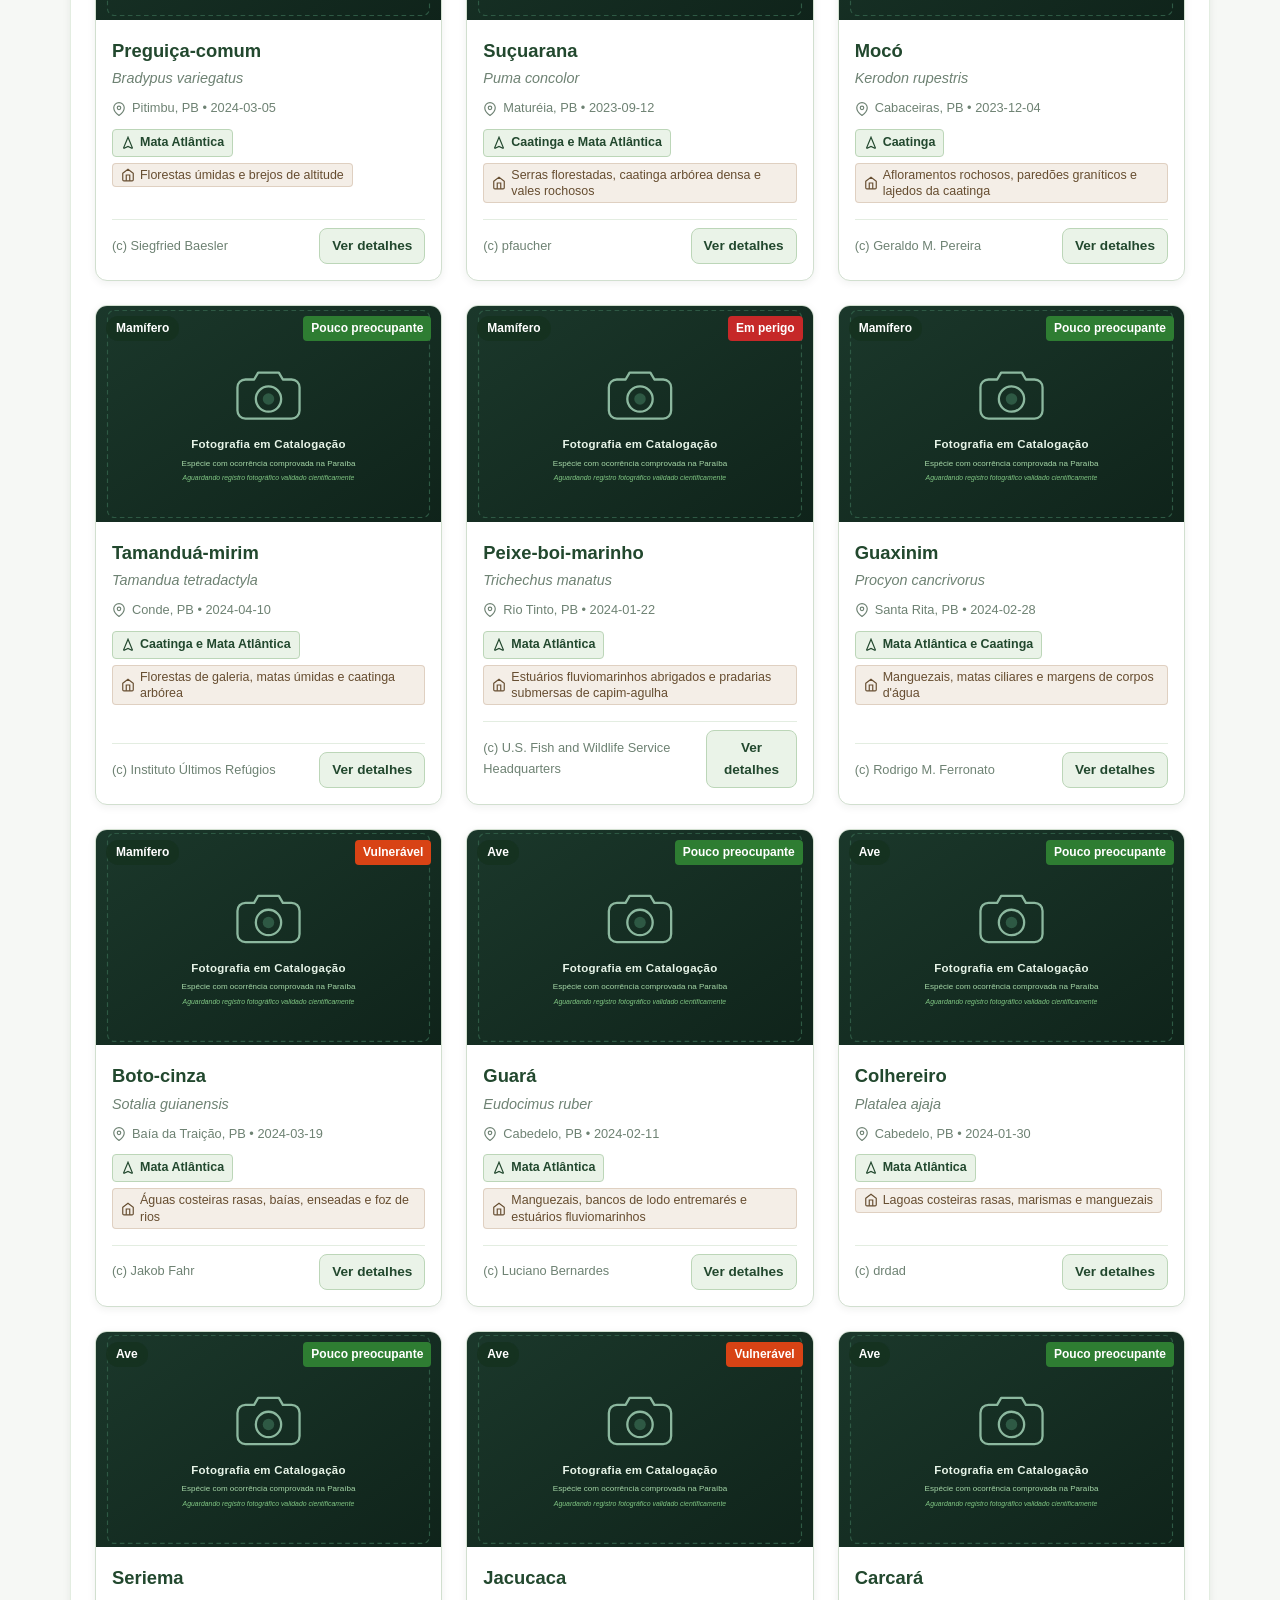
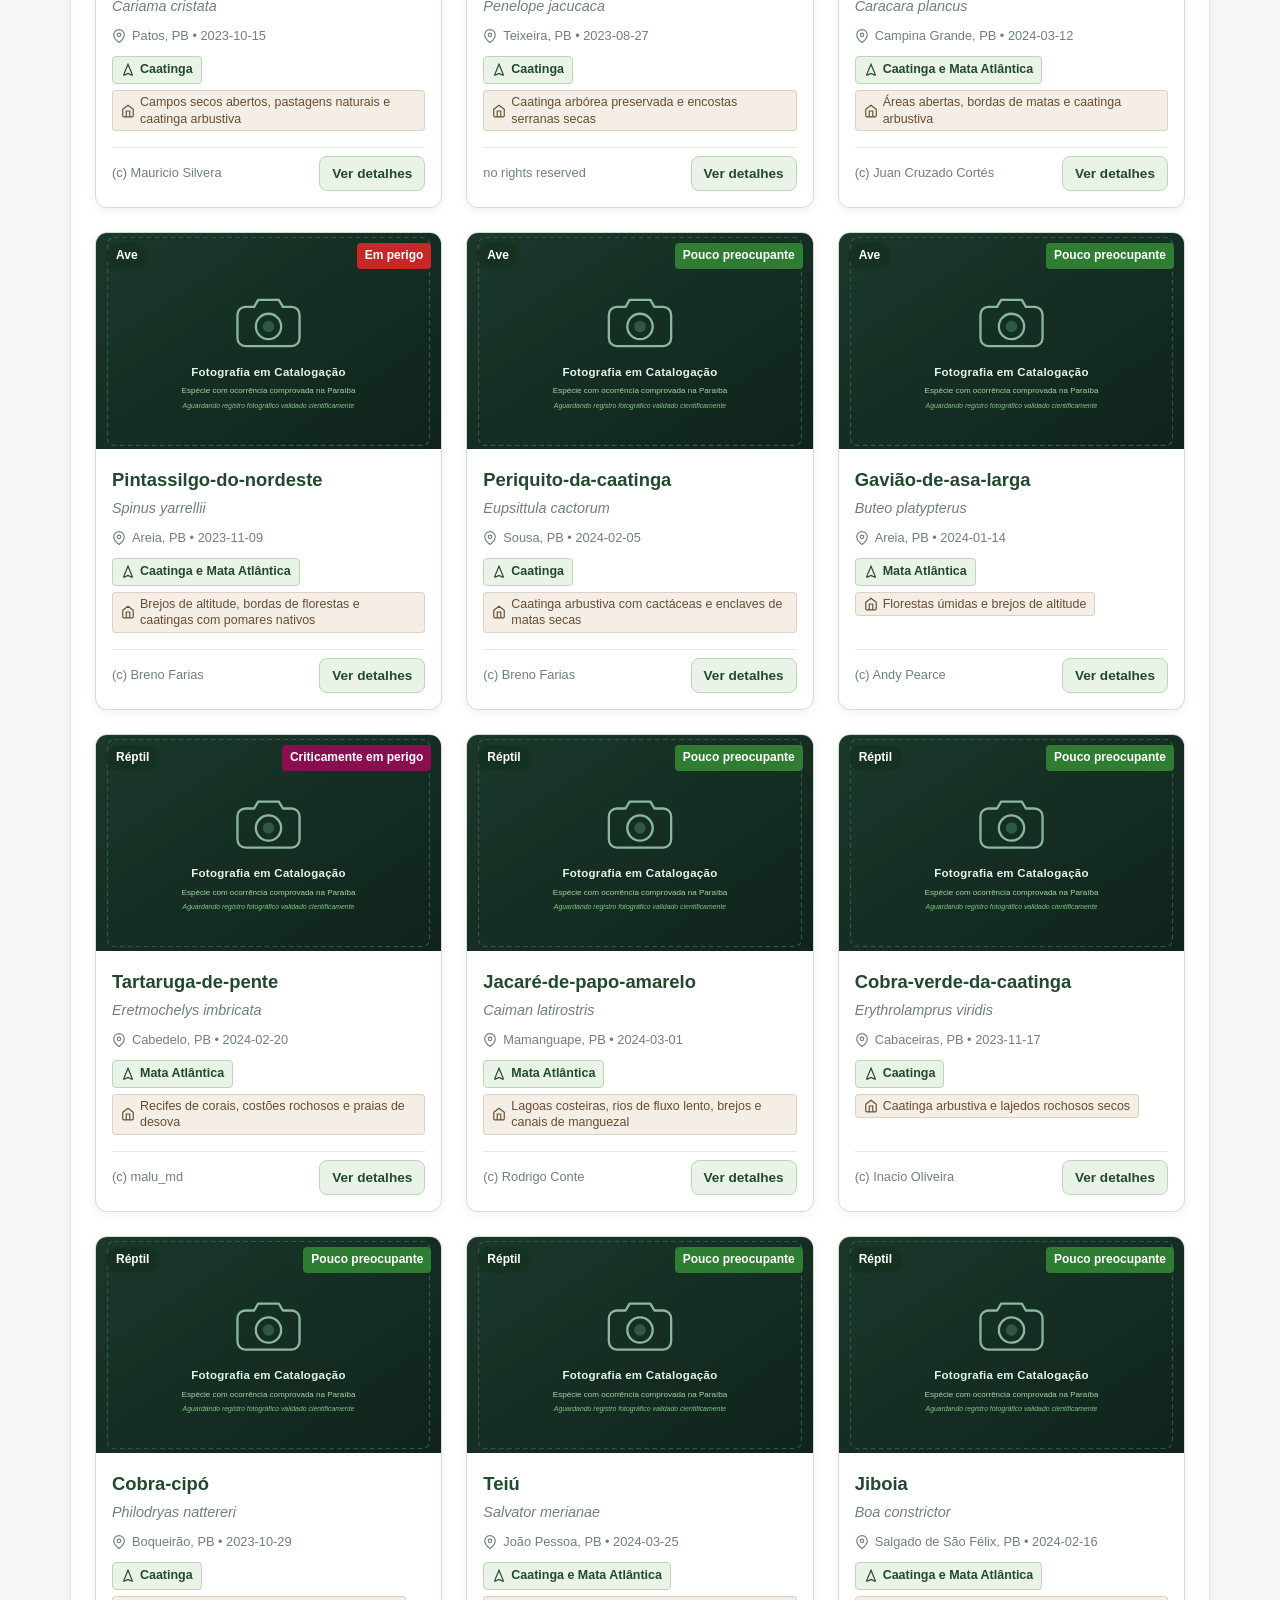
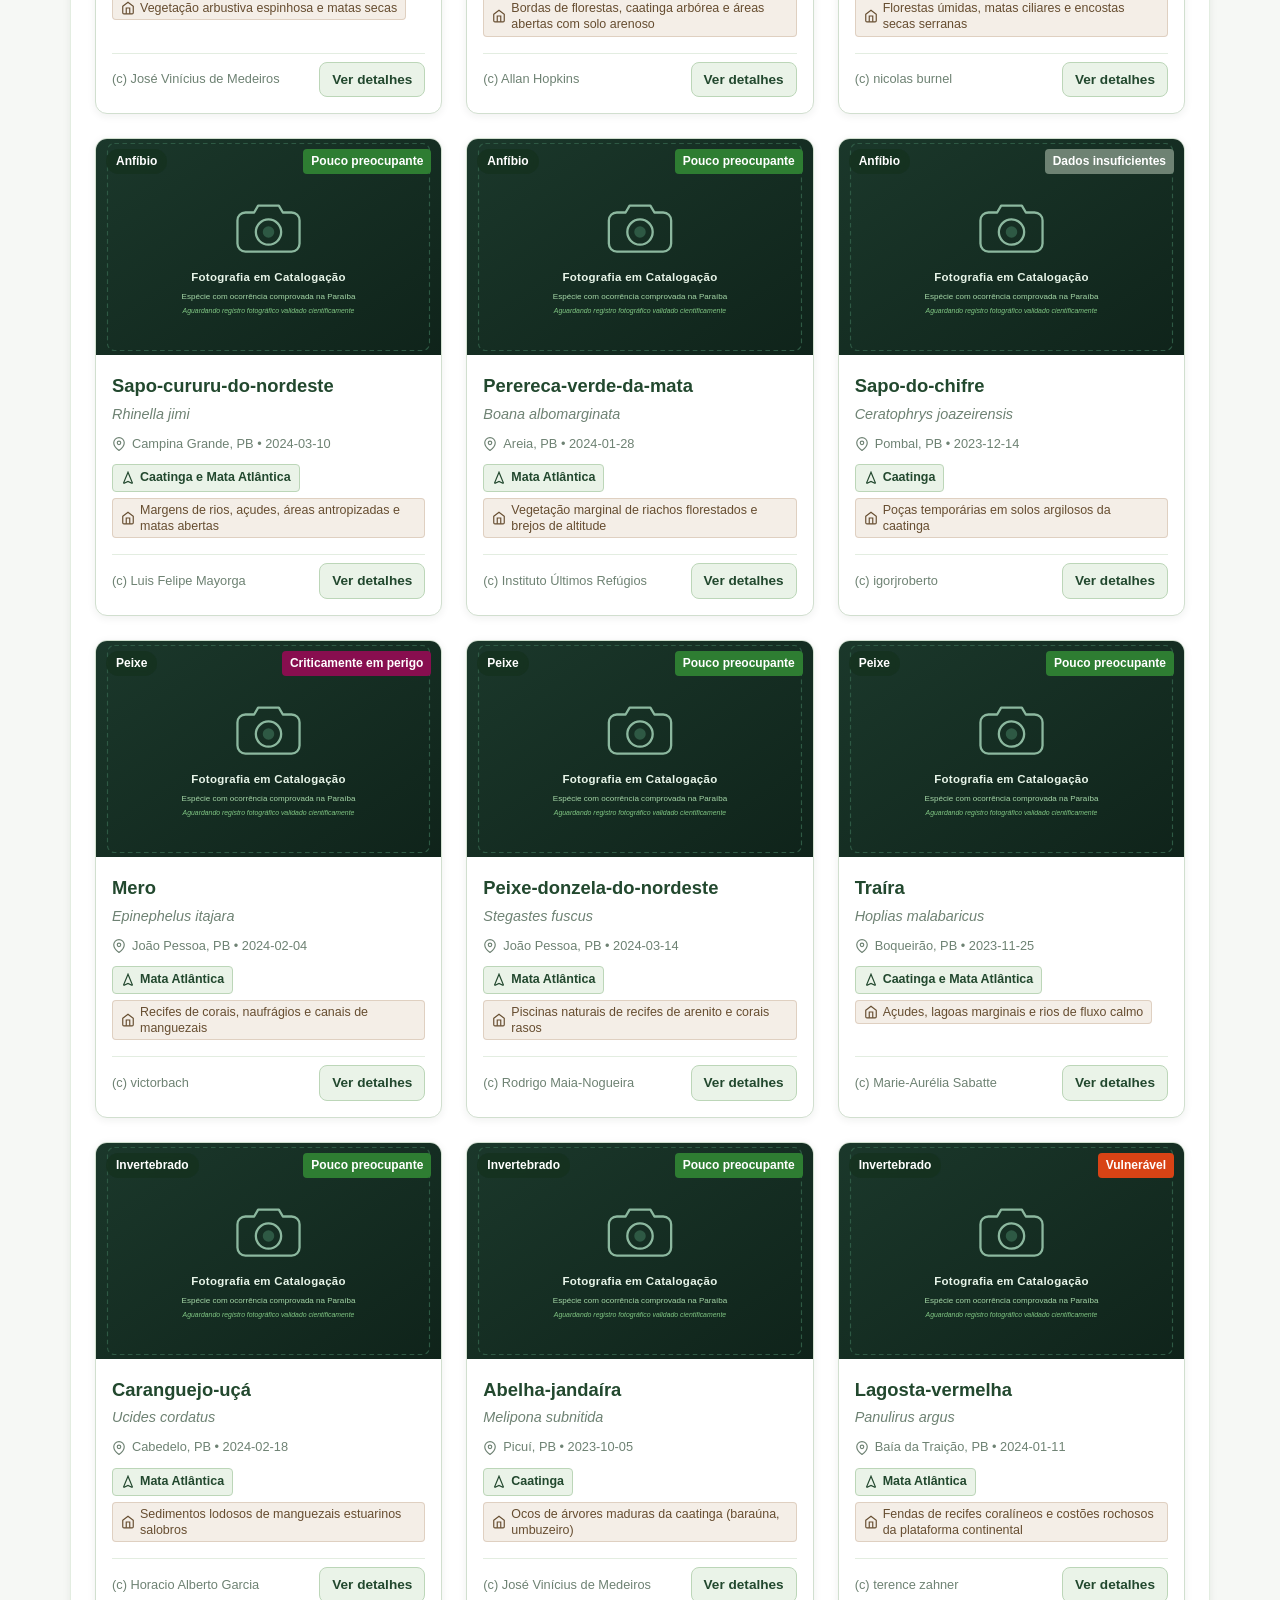
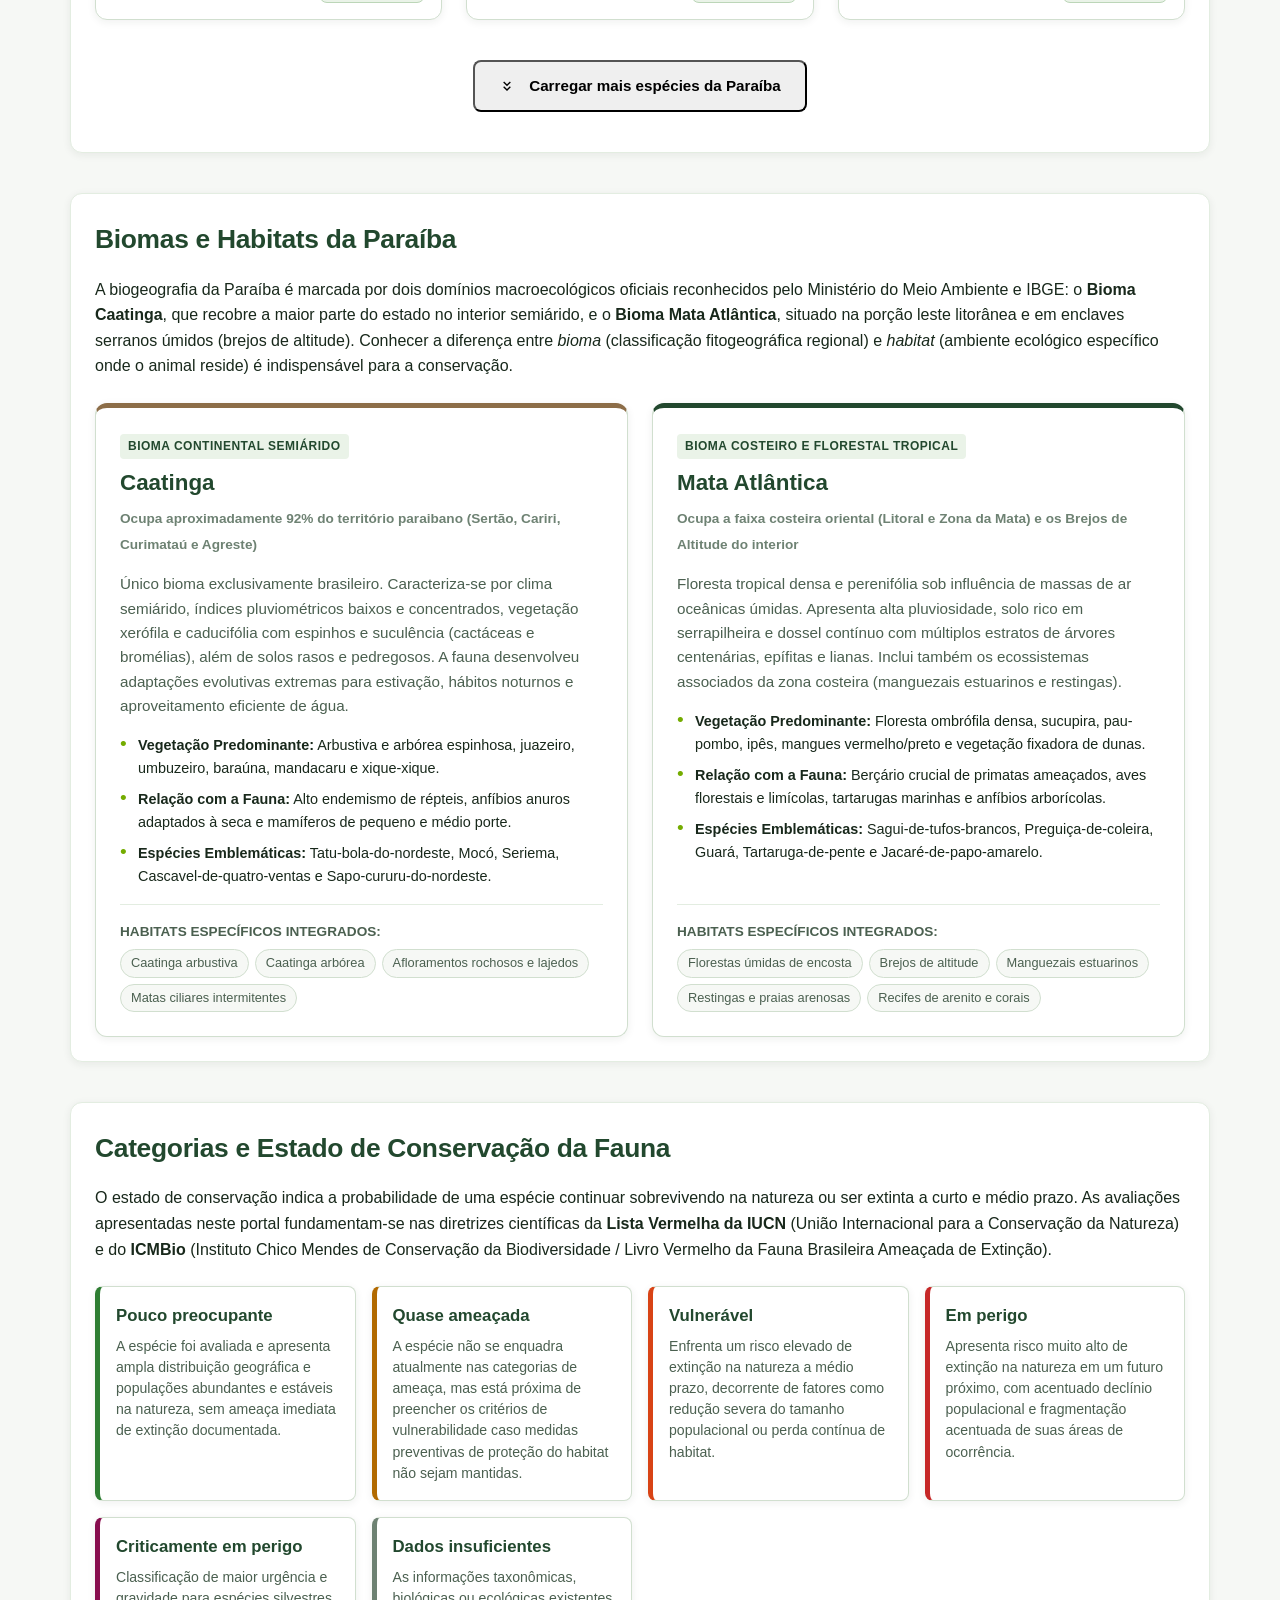
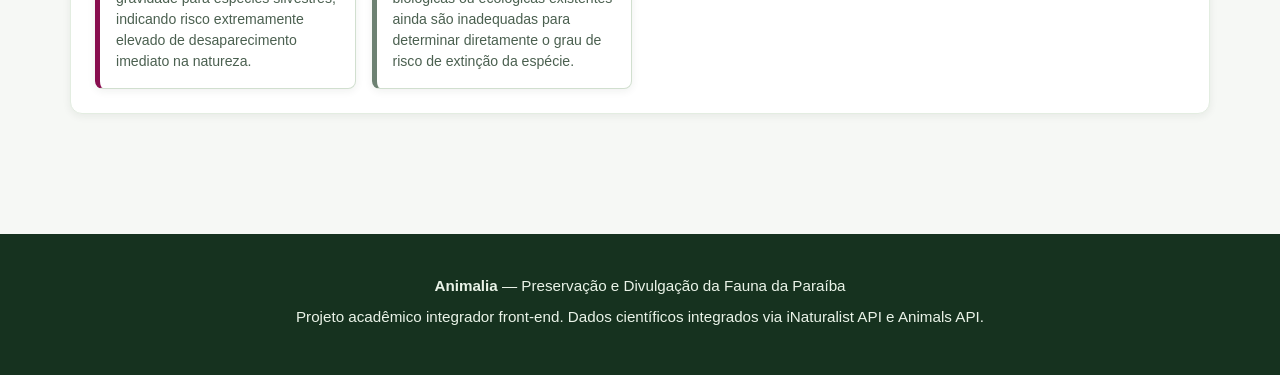
==== commit 883eb4e2: "Merge pull request #17 from Arthurznx/fix/ajustes-catalogo-fauna Ajustes no catálogo da Fauna Paraib" ====
--- a/index.html
+++ b/index.html
@@ -107,25 +107,6 @@
                 <p>
                     Explore espécies catalogadas com dados autênticos de observações científicas, pesquise animais por nome popular ou científico e utilize o <strong>Álbum Animal</strong> para registrar e documentar seus próprios avistamentos na natureza.
                 </p>
-
-                <div class="pilulas-biomas" aria-label="Biomas e ecossistemas representados">
-                    <span class="pilula-bioma">
-                        <svg class="icone-bioma" viewBox="0 0 24 24" fill="none" stroke="currentColor" stroke-width="2" aria-hidden="true"><path d="M12 2L4.5 20.29l.71.71L12 18l6.79 3 .71-.71z"/></svg>
-                        Caatinga
-                    </span>
-                    <span class="pilula-bioma">
-                        <svg class="icone-bioma" viewBox="0 0 24 24" fill="none" stroke="currentColor" stroke-width="2" aria-hidden="true"><path d="M12 2C8.13 2 5 5.13 5 9c0 2.38 1.19 4.47 3 5.74V17c0 .55.45 1 1 1h6c.55 0 1-.45 1-1v-2.26c1.81-1.27 3-3.36 3-5.74 0-3.87-3.13-7-7-7z"/></svg>
-                        Mata Atlântica
-                    </span>
-                    <span class="pilula-bioma">
-                        <svg class="icone-bioma" viewBox="0 0 24 24" fill="none" stroke="currentColor" stroke-width="2" aria-hidden="true"><path d="M12 3v10.55c-.59-.34-1.27-.55-2-.55-2.21 0-4 1.79-4 4s1.79 4 4 4 4-1.79 4-4V7h4V3h-6z"/></svg>
-                        Manguezais
-                    </span>
-                    <span class="pilula-bioma">
-                        <svg class="icone-bioma" viewBox="0 0 24 24" fill="none" stroke="currentColor" stroke-width="2" aria-hidden="true"><path d="M2 12h20M2 18h20M2 6h20"/></svg>
-                        Litoral e Restingas
-                    </span>
-                </div>
             </div>
         </section>
 
@@ -367,12 +348,6 @@
                     </tr>
                 </tbody>
             </table>
-
-            <div class="secao-ninjas-extra" id="modal-info-complementar">
-                <h4>Informações Biológicas Complementares</h4>
-                <p id="modal-descricao-complementar"></p>
-                <p id="modal-dieta"></p>
-            </div>
         </div>
     </div>
 
--- a/css/style.css
+++ b/css/style.css
@@ -538,26 +538,48 @@
     margin-bottom: var(--espaco-pequeno);
 }
 
+.card-animal-metadados-ecologicos {
+    display: flex;
+    flex-direction: column;
+    gap: 6px;
+    margin-top: 4px;
+    margin-bottom: var(--espaco-medio);
+    flex-grow: 1;
+}
+
+.tag-bioma-card {
+    display: inline-flex;
+    align-items: center;
+    gap: 5px;
+    padding: 3px 8px;
+    background-color: var(--cor-destaque-suave);
+    color: var(--cor-primaria);
+    border: 1px solid var(--cor-destaque-borda);
+    border-radius: var(--raio-pequeno);
+    font-size: 0.78rem;
+    font-weight: 600;
+    align-self: flex-start;
+}
+
 .card-animal-habitat {
     display: inline-flex;
     align-items: center;
-    gap: 4px;
+    gap: 5px;
     padding: 3px 8px;
     background-color: var(--cor-terrosa-clara);
     color: var(--cor-terrosa-escura);
+    border: 1px solid rgba(138, 86, 44, 0.2);
     border-radius: var(--raio-pequeno);
-    font-size: 0.8rem;
-    font-weight: 600;
-    margin-bottom: var(--espaco-pequeno);
+    font-size: 0.78rem;
+    font-weight: 500;
+    line-height: 1.3;
     align-self: flex-start;
 }
 
-.card-animal-descricao {
-    font-size: 0.9rem;
-    color: var(--cor-texto-secundario);
-    line-height: 1.5;
-    margin-bottom: var(--espaco-medio);
-    flex-grow: 1;
+.icone-ecologico {
+    width: 14px;
+    height: 14px;
+    flex-shrink: 0;
 }
 
 .card-animal-rodape {
